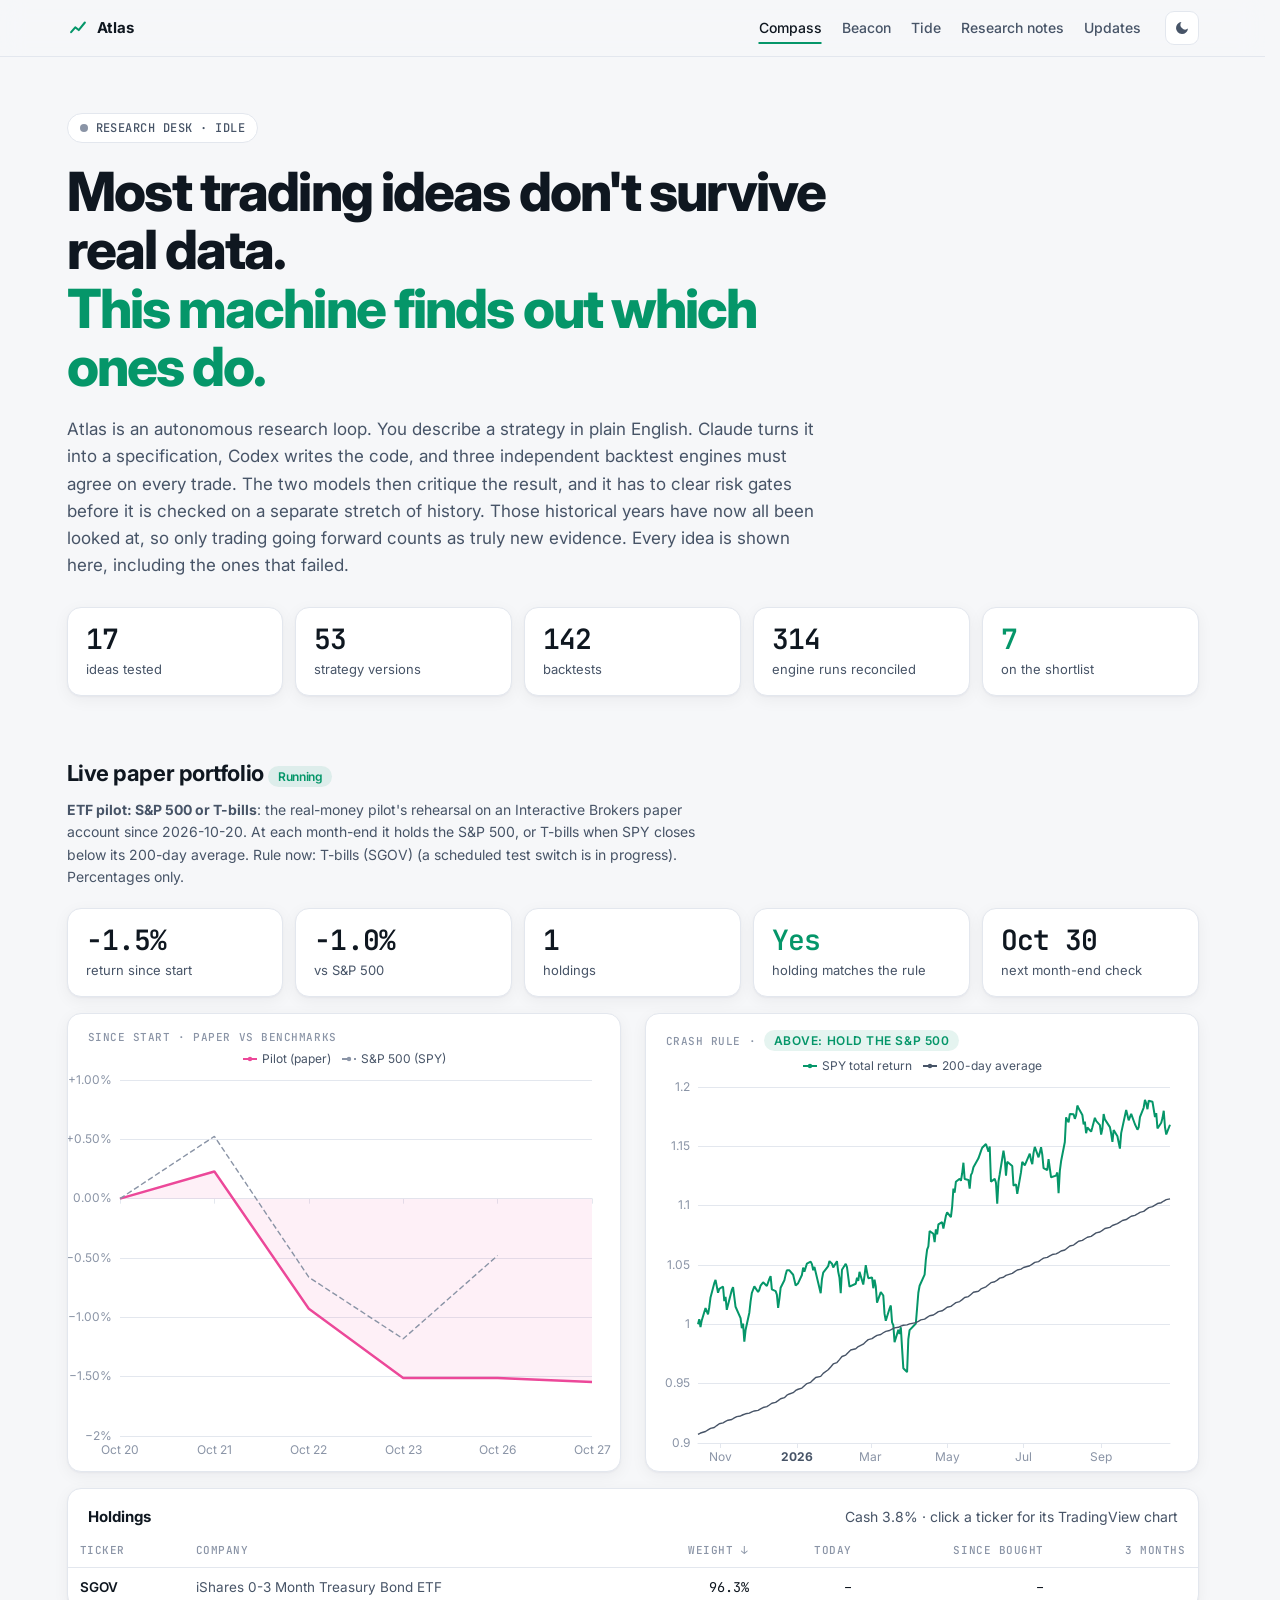
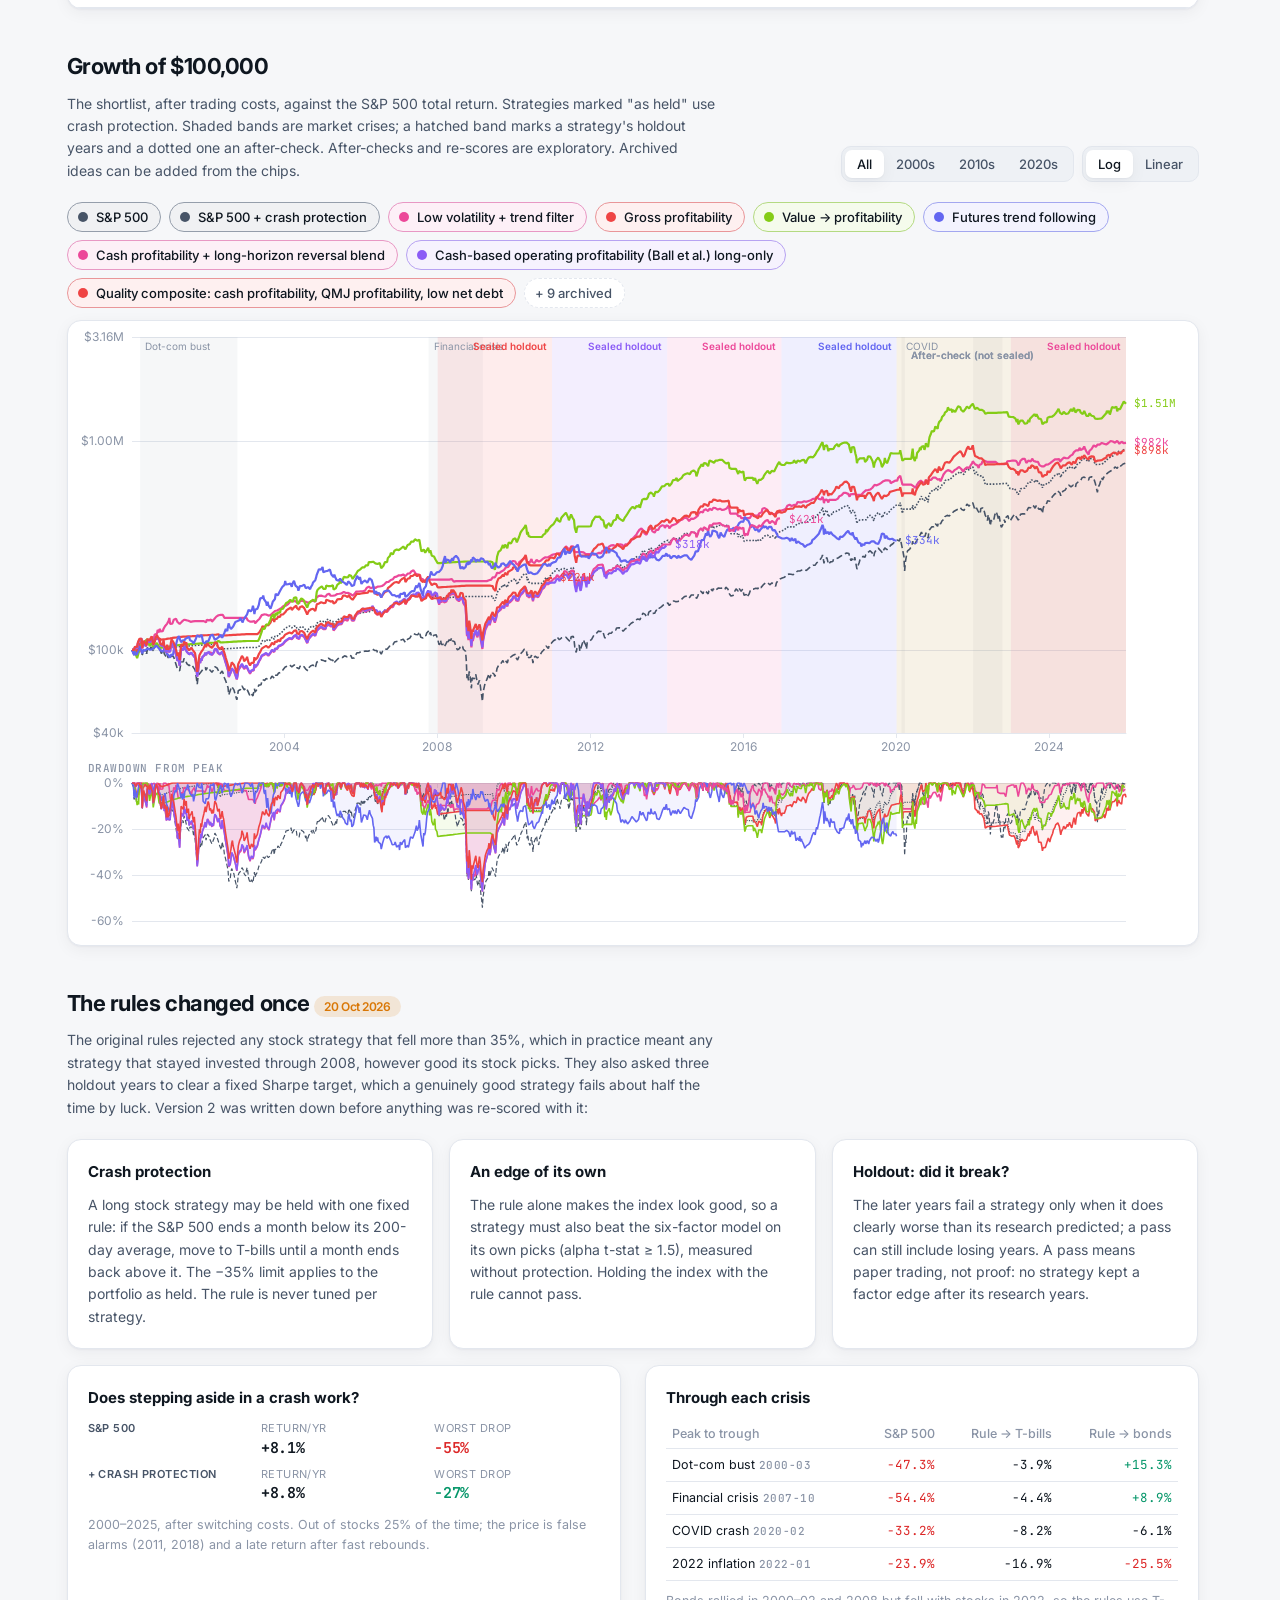
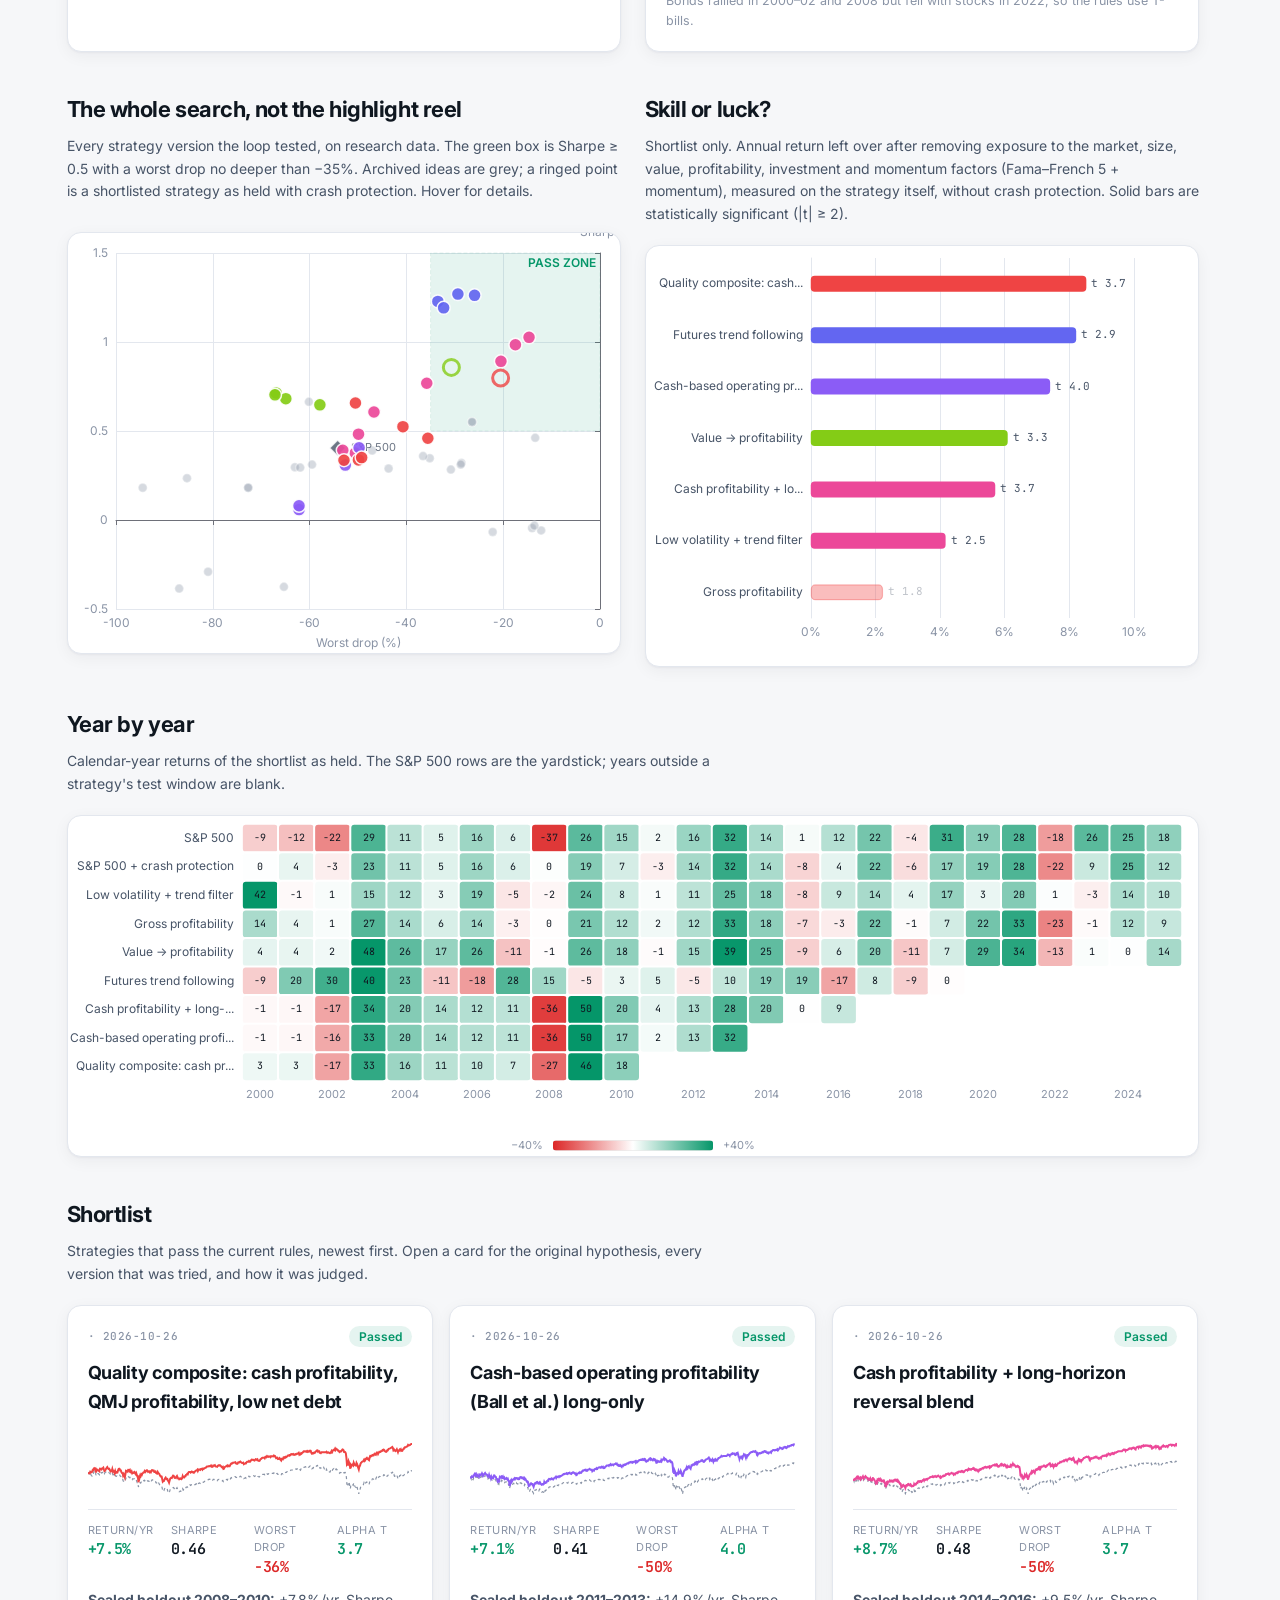
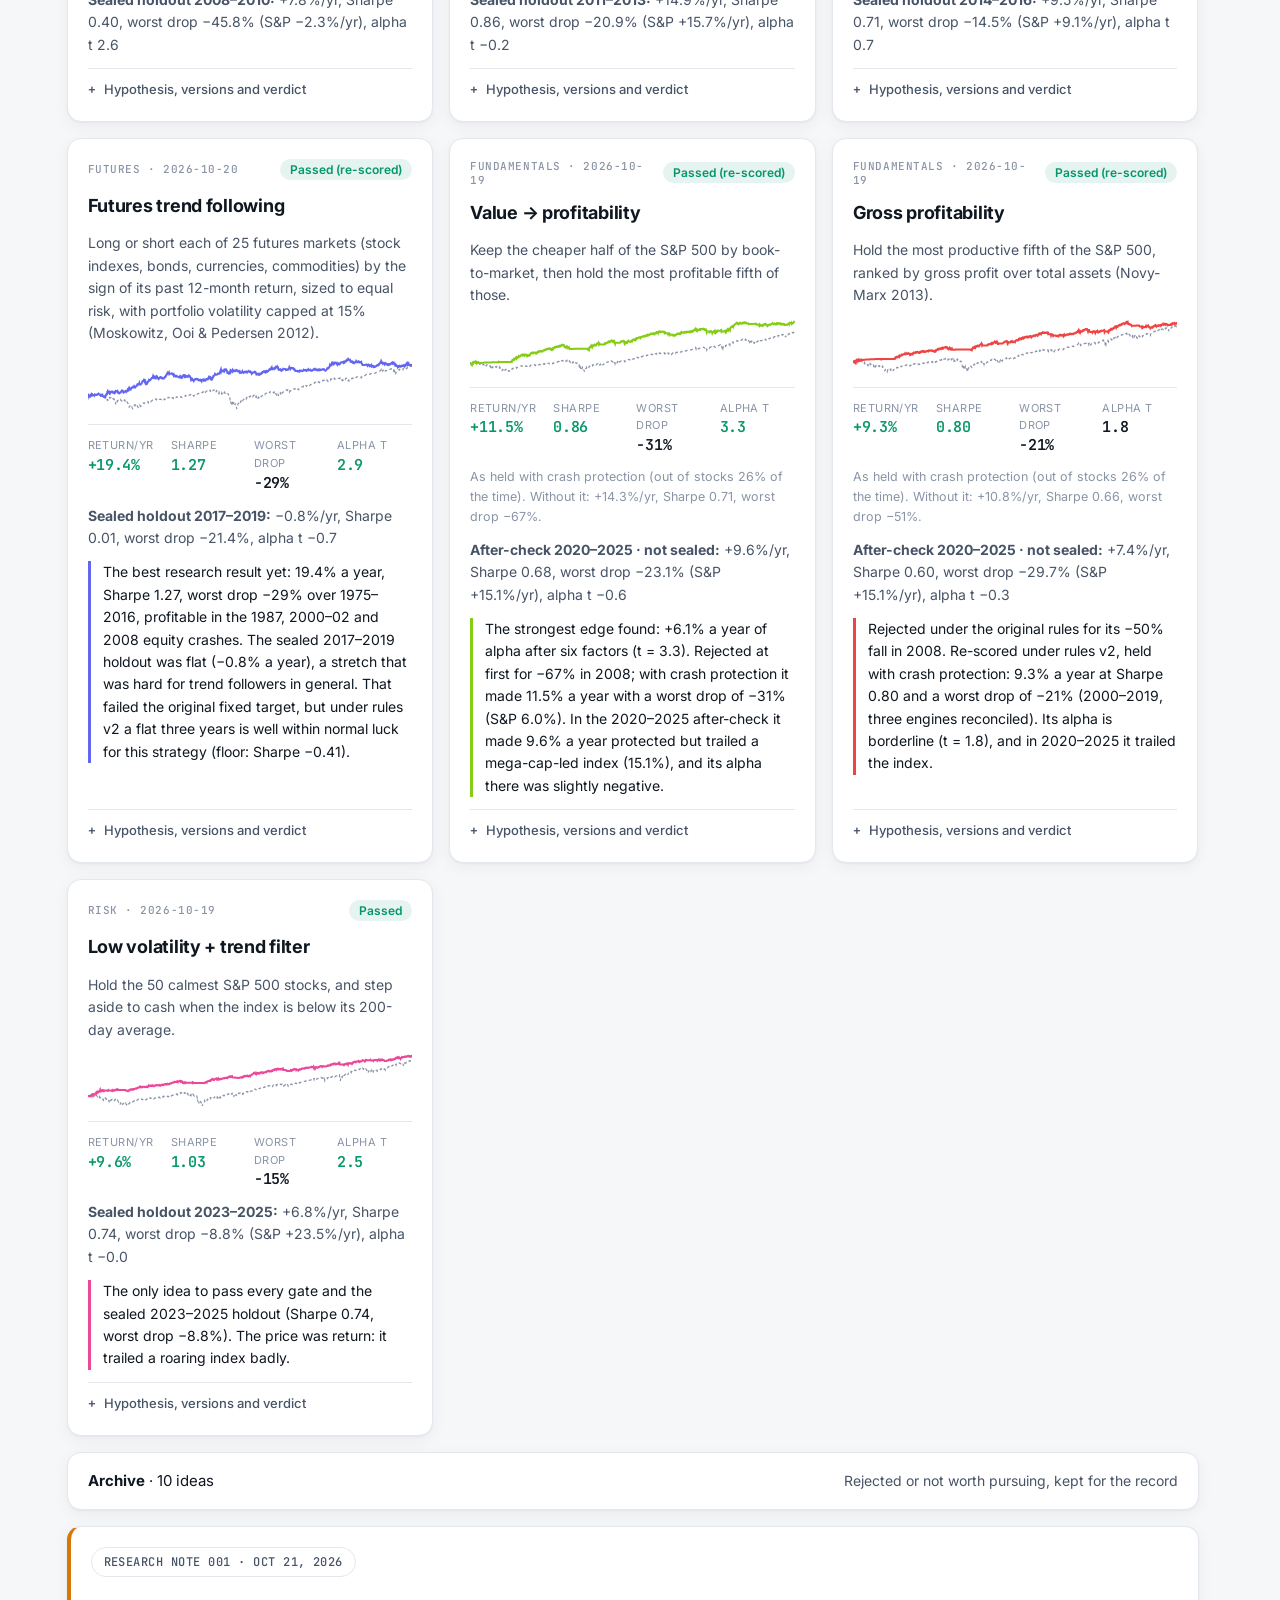
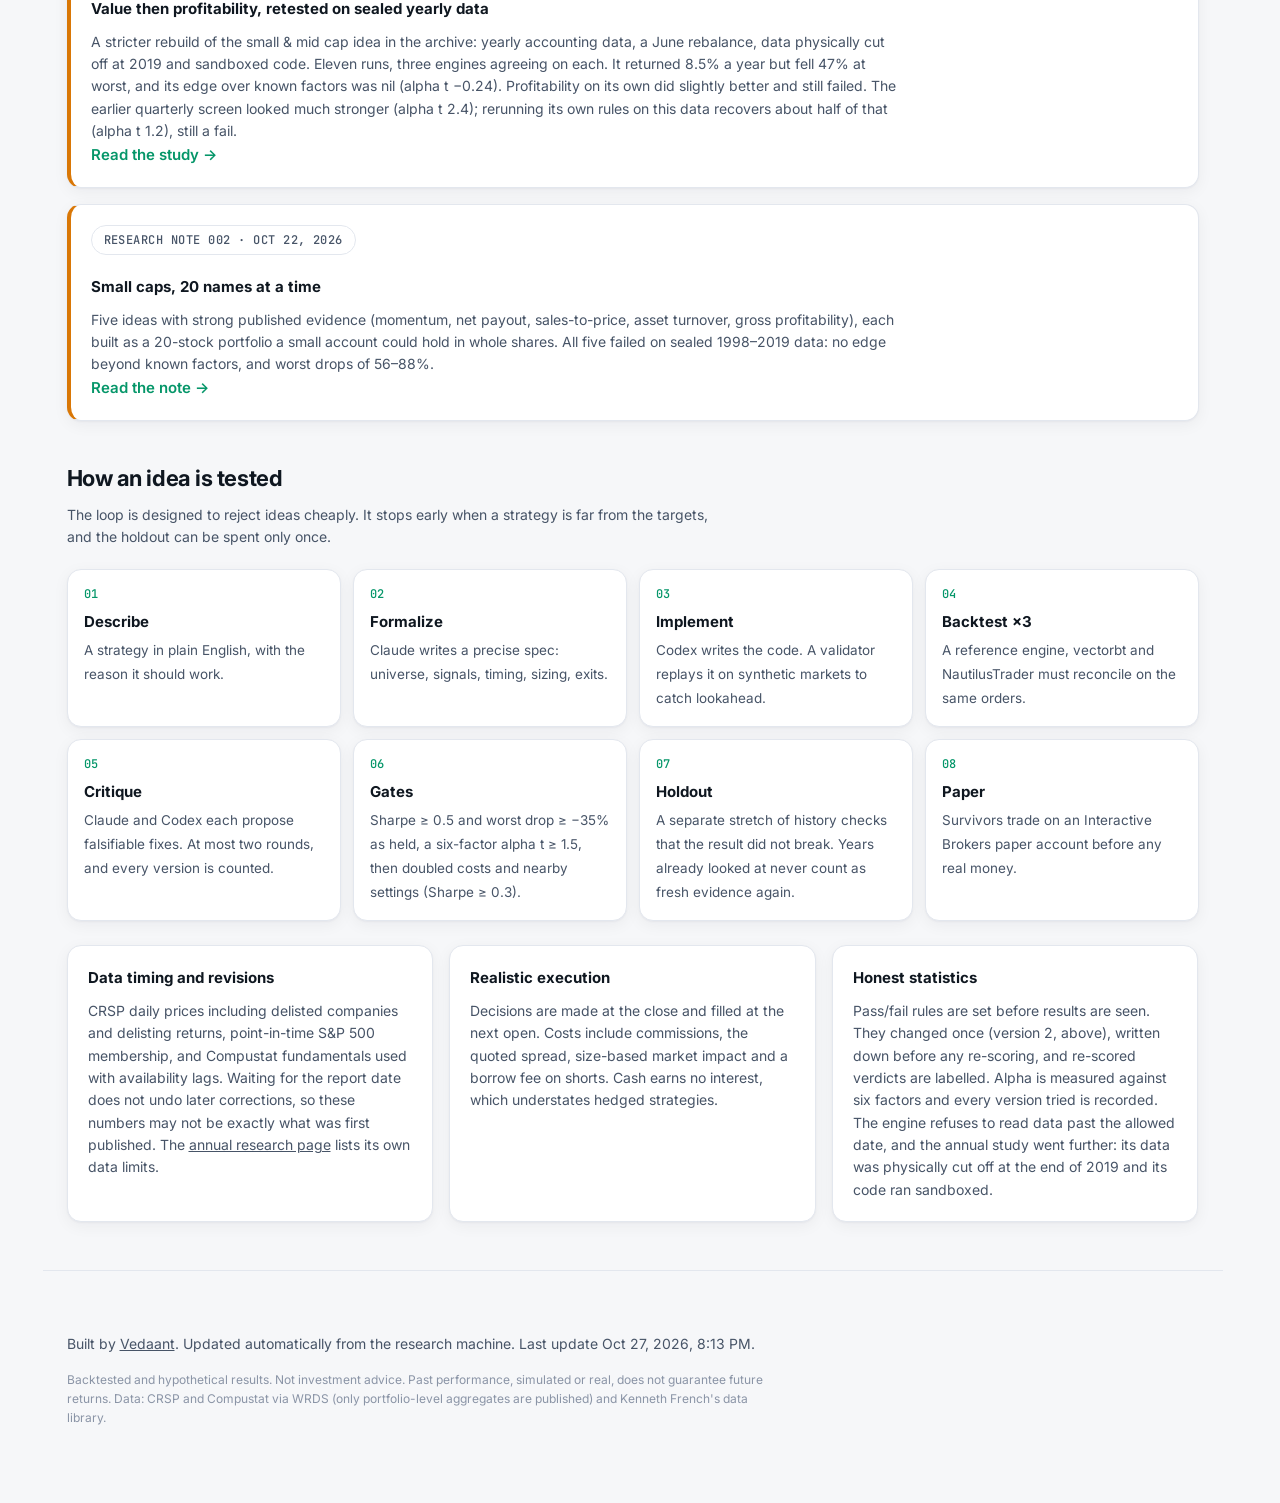
==== index.html @ 96f7bb39 "Update research results" ====
<!doctype html>
<html lang="en">
<head>
<meta charset="utf-8">
<meta name="viewport" content="width=device-width,initial-scale=1">
<title>Atlas Research Desk</title>
<meta name="description" content="An autonomous research loop that tests systematic S&amp;P 500 strategies on survivorship-free data, three reconciling backtest engines and recorded historical evaluations.">
<meta property="og:title" content="Atlas Research Desk">
<meta property="og:description" content="Every trading idea tested, including the ones that failed, against the S&amp;P 500.">
<link rel="icon" href="data:image/svg+xml,%3Csvg xmlns='http://www.w3.org/2000/svg' viewBox='0 0 32 32'%3E%3Crect width='32' height='32' rx='8' fill='%230f1720'/%3E%3Cpath d='M6 22l6-7 5 4 9-11' stroke='%2334d399' stroke-width='3' fill='none' stroke-linecap='round' stroke-linejoin='round'/%3E%3C/svg%3E">
<link rel="preconnect" href="https://fonts.googleapis.com">
<link rel="preconnect" href="https://fonts.gstatic.com" crossorigin>
<link href="https://fonts.googleapis.com/css2?family=Inter:wght@400;500;600;700;800&family=JetBrains+Mono:wght@400;500&display=swap" rel="stylesheet">
<link rel="stylesheet" href="site.css?v=a6077b73a7">
<link rel="stylesheet" href="research.css?v=1adaa0968d">
<script src="theme.js?v=d756ea93c9"></script>
</head>
<body>
<header class="nav">
  <div class="wrap nav-inner">
    <a class="brand" href="index.html"><svg viewBox="0 0 32 32" aria-hidden="true"><path d="M6 22l6-7 5 4 9-11"/></svg>Atlas</a>
    <nav aria-label="Main navigation">
      <a href="index.html" aria-current="page">Compass</a>
      <a href="beacon.html">Beacon</a>
      <a href="tide.html">Tide</a>
      <a href="notes.html">Research notes</a>
      <a href="updates.html">Updates</a>
    </nav>
    <button id="theme" class="icon-btn" aria-label="Toggle dark mode" title="Toggle theme">
      <svg viewBox="0 0 24 24" aria-hidden="true"><path d="M21 12.8A9 9 0 1 1 11.2 3a7 7 0 0 0 9.8 9.8z"/></svg>
    </button>
  </div>
</header>

<main id="top">
  <section class="hero wrap">
    <p class="eyebrow"><span id="live-dot" class="dot"></span><span id="live-text">Research desk</span></p>
    <h1>Most trading ideas don't survive real data.<br><span class="accent">This machine finds out which ones do.</span></h1>
    <p class="lede">Atlas is an autonomous research loop. You describe a strategy in plain English. Claude turns it into a specification, Codex writes the code, and three independent backtest engines must agree on every trade. The two models then critique the result, and it has to clear risk gates before it is checked on a separate stretch of history. Those historical years have now all been looked at, so only trading going forward counts as truly new evidence. Every idea is shown here, including the ones that failed.</p>
    <div class="stats" id="stats"></div>
  </section>

  <section id="live" class="wrap section">
    <div class="section-head">
      <div>
        <h2>Live paper portfolio <span id="paper-badge" class="badge Running">Not started</span></h2>
        <p class="sub" id="paper-sub">The strategy that passed its holdout, running forward on an Interactive Brokers paper account. Returns and weights only.</p>
      </div>
    </div>
    <div id="paper-kpis" class="stats"></div>
    <div class="grid-2 live-grid">
      <div class="panel"><div class="chart-label pad-top">Since start · paper vs benchmarks</div><div id="paper-growth" class="chart chart-mid"></div></div>
      <div class="panel"><div class="chart-label pad-top" id="trend-label">Market filter</div><div id="trend" class="chart chart-mid"></div></div>
    </div>
    <div class="panel holdings-panel">
      <div class="holdings-head"><h3>Holdings</h3><span class="sub" id="holdings-note"></span></div>
      <div class="table-wrap"><table class="holdings" id="holdings"></table></div>
    </div>
  </section>

  <section id="performance" class="wrap section">
    <div class="section-head">
      <div>
        <h2>Growth of $100,000</h2>
        <p class="sub">The shortlist, after trading costs, against the S&amp;P 500 total return. Strategies marked "as held" use crash protection. Shaded bands are market crises; a hatched band marks a strategy's holdout years and a dotted one an after-check. After-checks and re-scores are exploratory. Archived ideas can be added from the chips.</p>
      </div>
      <div class="controls">
        <div class="seg" id="range">
          <button data-range="all" class="on">All</button>
          <button data-range="2000-2009">2000s</button>
          <button data-range="2010-2019">2010s</button>
          <button data-range="2020-2025">2020s</button>
        </div>
        <div class="seg" id="scale">
          <button data-scale="log" class="on">Log</button>
          <button data-scale="value">Linear</button>
        </div>
      </div>
    </div>
    <div class="chips" id="chips"></div>
    <div class="panel">
      <div id="growth" class="chart chart-tall"></div>
      <div class="chart-label">Drawdown from peak</div>
      <div id="drawdown" class="chart chart-short"></div>
    </div>
  </section>

  <section id="rules" class="wrap section">
    <div class="section-head">
      <div>
        <h2>The rules changed once <span class="badge Running">20 Oct 2026</span></h2>
        <p class="sub">The original rules rejected any stock strategy that fell more than 35%, which in practice meant any strategy that stayed invested through 2008, however good its stock picks. They also asked three holdout years to clear a fixed Sharpe target, which a genuinely good strategy fails about half the time by luck. Version 2 was written down before anything was re-scored with it:</p>
      </div>
    </div>
    <div class="grid-3 guard">
      <div class="panel pad"><h3>Crash protection</h3><p>A long stock strategy may be held with one fixed rule: if the S&amp;P 500 ends a month below its 200-day average, move to T-bills until a month ends back above it. The −35% limit applies to the portfolio as held. The rule is never tuned per strategy.</p></div>
      <div class="panel pad"><h3>An edge of its own</h3><p>The rule alone makes the index look good, so a strategy must also beat the six-factor model on its own picks (alpha t-stat ≥ 1.5), measured without protection. Holding the index with the rule cannot pass.</p></div>
      <div class="panel pad"><h3>Holdout: did it break?</h3><p>The later years fail a strategy only when it does clearly worse than its research predicted; a pass can still include losing years. A pass means paper trading, not proof: no strategy kept a factor edge after its research years.</p></div>
    </div>
    <div class="grid-2 rules-grid">
      <div class="panel pad"><h3>Does stepping aside in a crash work?</h3><div id="cp-kpis" class="kpi-row"></div><p class="note" id="cp-note"></p></div>
      <div class="panel pad"><h3>Through each crisis</h3><div class="table-wrap"><table class="versions" id="episodes"></table></div><p class="note">Bonds rallied in 2000–02 and 2008 but fell with stocks in 2022, so the rules use T-bills.</p></div>
    </div>
  </section>

  <section id="search" class="wrap section">
    <div class="grid-2">
      <div>
        <div class="section-head compact">
          <div>
            <h2>The whole search, not the highlight reel</h2>
            <p class="sub">Every strategy version the loop tested, on research data. The green box is Sharpe ≥ 0.5 with a worst drop no deeper than −35%. Archived ideas are grey; a ringed point is a shortlisted strategy as held with crash protection. Hover for details.</p>
          </div>
        </div>
        <div class="panel"><div id="scatter" class="chart chart-mid"></div></div>
      </div>
      <div>
        <div class="section-head compact">
          <div>
            <h2>Skill or luck?</h2>
            <p class="sub">Shortlist only. Annual return left over after removing exposure to the market, size, value, profitability, investment and momentum factors (Fama–French 5 + momentum), measured on the strategy itself, without crash protection. Solid bars are statistically significant (|t| ≥ 2).</p>
          </div>
        </div>
        <div class="panel"><div id="alpha" class="chart chart-mid"></div></div>
      </div>
    </div>
  </section>

  <section class="wrap section">
    <div class="section-head">
      <div>
        <h2>Year by year</h2>
        <p class="sub">Calendar-year returns of the shortlist as held. The S&amp;P 500 rows are the yardstick; years outside a strategy's test window are blank.</p>
      </div>
    </div>
    <div class="panel"><div id="heatmap-wrap"><div id="heatmap" class="chart"></div></div></div>
  </section>

  <section id="strategies" class="wrap section">
    <div class="section-head">
      <div>
        <h2>Shortlist</h2>
        <p class="sub">Strategies that pass the current rules, newest first. Open a card for the original hypothesis, every version that was tried, and how it was judged.</p>
      </div>
    </div>
    <div class="cards" id="cards"></div>
    <details class="panel archive" id="archive">
      <summary><span><b>Archive</b> · <span id="archive-count"></span></span><span class="sub">Rejected or not worth pursuing, kept for the record</span></summary>
      <div class="table-wrap"><table class="versions archive-table" id="archive-table"></table></div>
    </details>
    <a class="panel pad note-card" href="annual.html">
      <span class="eyebrow">Research note 001 · Oct 21, 2026</span>
      <h3>Value then profitability, retested on sealed yearly data</h3>
      <p>A stricter rebuild of the small &amp; mid cap idea in the archive: yearly accounting data, a June rebalance, data physically cut off at 2019 and sandboxed code. Eleven runs, three engines agreeing on each. It returned 8.5% a year but fell 47% at worst, and its edge over known factors was nil (alpha t −0.24). Profitability on its own did slightly better and still failed. The earlier quarterly screen looked much stronger (alpha t 2.4); rerunning its own rules on this data recovers about half of that (alpha t 1.2), still a fail.</p>
      <span class="note-link">Read the study →</span>
    </a>
    <a class="panel pad note-card" href="smallcaps.html">
      <span class="eyebrow">Research note 002 · Oct 22, 2026</span>
      <h3>Small caps, 20 names at a time</h3>
      <p>Five ideas with strong published evidence (momentum, net payout, sales-to-price, asset turnover, gross profitability), each built as a 20-stock portfolio a small account could hold in whole shares. All five failed on sealed 1998–2019 data: no edge beyond known factors, and worst drops of 56–88%.</p>
      <span class="note-link">Read the note →</span>
    </a>
  </section>

  <section id="method" class="wrap section">
    <div class="section-head"><div><h2>How an idea is tested</h2>
      <p class="sub">The loop is designed to reject ideas cheaply. It stops early when a strategy is far from the targets, and the holdout can be spent only once.</p></div></div>
    <ol class="pipeline">
      <li><b>Describe</b><span>A strategy in plain English, with the reason it should work.</span></li>
      <li><b>Formalize</b><span>Claude writes a precise spec: universe, signals, timing, sizing, exits.</span></li>
      <li><b>Implement</b><span>Codex writes the code. A validator replays it on synthetic markets to catch lookahead.</span></li>
      <li><b>Backtest ×3</b><span>A reference engine, vectorbt and NautilusTrader must reconcile on the same orders.</span></li>
      <li><b>Critique</b><span>Claude and Codex each propose falsifiable fixes. At most two rounds, and every version is counted.</span></li>
      <li><b>Gates</b><span>Sharpe ≥ 0.5 and worst drop ≥ −35% as held, a six-factor alpha t ≥ 1.5, then doubled costs and nearby settings (Sharpe ≥ 0.3).</span></li>
      <li><b>Holdout</b><span>A separate stretch of history checks that the result did not break. Years already looked at never count as fresh evidence again.</span></li>
      <li><b>Paper</b><span>Survivors trade on an Interactive Brokers paper account before any real money.</span></li>
    </ol>
    <div class="grid-3 guard">
      <div class="panel pad"><h3>Data timing and revisions</h3><p>CRSP daily prices including delisted companies and delisting returns, point-in-time S&amp;P 500 membership, and Compustat fundamentals used with availability lags. Waiting for the report date does not undo later corrections, so these numbers may not be exactly what was first published. The <a href="annual.html">annual research page</a> lists its own data limits.</p></div>
      <div class="panel pad"><h3>Realistic execution</h3><p>Decisions are made at the close and filled at the next open. Costs include commissions, the quoted spread, size-based market impact and a borrow fee on shorts. Cash earns no interest, which understates hedged strategies.</p></div>
      <div class="panel pad"><h3>Honest statistics</h3><p>Pass/fail rules are set before results are seen. They changed once (version 2, above), written down before any re-scoring, and re-scored verdicts are labelled. Alpha is measured against six factors and every version tried is recorded. The engine refuses to read data past the allowed date, and the annual study went further: its data was physically cut off at the end of 2019 and its code ran sandboxed.</p></div>
    </div>
  </section>
</main>

<footer class="wrap footer">
  <p>Built by <a href="https://github.com/VedaantK">Vedaant</a>. Updated automatically from the research machine. <span id="generated"></span></p>
  <p class="fine">Backtested and hypothetical results. Not investment advice. Past performance, simulated or real, does not guarantee future returns. Data: CRSP and Compustat via WRDS (only portfolio-level aggregates are published) and Kenneth French's data library.</p>
</footer>

<script src="echarts.min.js?v=e84270bd0c"></script>
<script src="site.js?v=615af49113"></script>
</body>
</html>
---- site.css ----
:root {
  --bg: #f6f7f9;
  --bg-2: #eef1f5;
  --panel: #ffffff;
  --ink: #0f1720;
  --ink-2: #475467;
  --ink-3: #8a94a6;
  --line: #e3e7ee;
  --accent: #059669;
  --accent-soft: rgba(5, 150, 105, 0.1);
  --bad: #dc2626;
  --warn: #d97706;
  --shadow: 0 1px 2px rgba(16, 24, 40, 0.04), 0 4px 16px rgba(16, 24, 40, 0.05);
  --radius: 14px;
  color-scheme: light;
}
@media (prefers-color-scheme: dark) {
  :root:not([data-theme="light"]) {
    --bg: #0b0f14;
    --bg-2: #10161d;
    --panel: #121a22;
    --ink: #e8edf3;
    --ink-2: #a3aebd;
    --ink-3: #6b7686;
    --line: #1f2a36;
    --accent: #34d399;
    --accent-soft: rgba(52, 211, 153, 0.12);
    --bad: #f87171;
    --warn: #fbbf24;
    --shadow: 0 1px 2px rgba(0, 0, 0, 0.3), 0 8px 24px rgba(0, 0, 0, 0.25);
    color-scheme: dark;
  }
}
:root[data-theme="dark"] {
  --bg: #0b0f14;
  --bg-2: #10161d;
  --panel: #121a22;
  --ink: #e8edf3;
  --ink-2: #a3aebd;
  --ink-3: #6b7686;
  --line: #1f2a36;
  --accent: #34d399;
  --accent-soft: rgba(52, 211, 153, 0.12);
  --bad: #f87171;
  --warn: #fbbf24;
  --shadow: 0 1px 2px rgba(0, 0, 0, 0.3), 0 8px 24px rgba(0, 0, 0, 0.25);
  color-scheme: dark;
}

* { box-sizing: border-box; }
html { scroll-behavior: smooth; scroll-padding-top: 72px; }
body {
  margin: 0;
  background: var(--bg);
  color: var(--ink);
  font: 15px/1.6 Inter, system-ui, -apple-system, "Segoe UI", sans-serif;
  -webkit-font-smoothing: antialiased;
}
a { color: inherit; }
.wrap { max-width: 1180px; margin: 0 auto; padding: 0 24px; }
@media (max-width: 640px) { .wrap { padding: 0 16px; } }

.nav {
  position: sticky; top: 0; z-index: 10;
  background: color-mix(in srgb, var(--bg) 82%, transparent);
  backdrop-filter: saturate(1.4) blur(12px);
  border-bottom: 1px solid var(--line);
}
.nav-inner { display: flex; align-items: center; gap: 24px; height: 56px; }
.brand { display: flex; align-items: center; gap: 8px; font-weight: 700; text-decoration: none; letter-spacing: -0.01em; }
.brand svg { width: 22px; height: 22px; fill: none; stroke: var(--accent); stroke-width: 3; stroke-linecap: round; stroke-linejoin: round; }
.nav nav { display: flex; gap: 20px; margin-left: auto; }
.nav nav a { color: var(--ink-2); text-decoration: none; font-size: 14px; font-weight: 500; }
.nav nav a:hover { color: var(--ink); }
@media (max-width: 640px) { .nav nav { display: none; } .icon-btn { margin-left: auto; } }
.icon-btn {
  width: 34px; height: 34px; border-radius: 9px; border: 1px solid var(--line);
  background: var(--panel); color: var(--ink-2); cursor: pointer; display: grid; place-items: center;
}
.icon-btn svg { width: 16px; height: 16px; fill: currentColor; }

.hero { padding: 72px 24px 32px; }
.eyebrow {
  display: inline-flex; align-items: center; gap: 8px; margin: 0 0 20px;
  font: 500 12px/1 "JetBrains Mono", monospace; letter-spacing: 0.04em; text-transform: uppercase;
  color: var(--ink-2); background: var(--panel); border: 1px solid var(--line);
  padding: 8px 12px; border-radius: 999px;
}
.dot { width: 8px; height: 8px; border-radius: 50%; background: var(--ink-3); }
.dot.live { background: var(--accent); box-shadow: 0 0 0 0 var(--accent); animation: pulse 2s infinite; }
@keyframes pulse { 0% { box-shadow: 0 0 0 0 var(--accent-soft); } 70% { box-shadow: 0 0 0 8px transparent; } 100% { box-shadow: 0 0 0 0 transparent; } }
@media (prefers-reduced-motion: reduce) { .dot.live { animation: none; } html { scroll-behavior: auto; } }
h1 { font-size: clamp(30px, 5vw, 54px); line-height: 1.08; letter-spacing: -0.035em; margin: 0 0 20px; font-weight: 800; max-width: 22ch; }
h1 .accent { color: var(--accent); }
.lede { font-size: 17px; color: var(--ink-2); max-width: 68ch; margin: 0 0 36px; }
h2 { font-size: 22px; letter-spacing: -0.02em; margin: 0 0 6px; }
h3 { font-size: 15px; margin: 0 0 6px; }
.sub { color: var(--ink-2); margin: 0; max-width: 72ch; font-size: 14px; }

.stats { display: grid; grid-template-columns: repeat(5, 1fr); gap: 12px; }
@media (max-width: 860px) { .stats { grid-template-columns: repeat(2, 1fr); } }
.stat { background: var(--panel); border: 1px solid var(--line); border-radius: var(--radius); padding: 16px 18px; box-shadow: var(--shadow); }
.stat b { display: block; font: 600 28px/1.1 "JetBrains Mono", monospace; letter-spacing: -0.03em; }
.stat span { color: var(--ink-2); font-size: 13px; }
.stat.hl b { color: var(--accent); }

.section { padding: 48px 24px 8px; }
@media (max-width: 640px) { .section { padding: 36px 16px 4px; } .hero { padding: 48px 16px 24px; } }
.section-head { display: flex; justify-content: space-between; align-items: flex-end; gap: 16px; margin-bottom: 16px; flex-wrap: wrap; }
.section-head.compact { min-height: 120px; align-items: flex-start; }
@media (max-width: 960px) { .section-head.compact { min-height: 0; } }
.controls { display: flex; gap: 8px; flex-wrap: wrap; }
.seg { display: inline-flex; background: var(--bg-2); border: 1px solid var(--line); border-radius: 10px; padding: 3px; }
.seg button {
  border: 0; background: transparent; color: var(--ink-2); font: 500 13px Inter, sans-serif;
  padding: 6px 12px; border-radius: 7px; cursor: pointer;
}
.seg button.on { background: var(--panel); color: var(--ink); box-shadow: var(--shadow); }

.chips { display: flex; flex-wrap: wrap; gap: 8px; margin-bottom: 12px; }
.chip {
  display: inline-flex; align-items: center; gap: 8px; cursor: pointer;
  border: 1px solid var(--line); background: var(--panel); color: var(--ink-2);
  font: 500 13px Inter, sans-serif; padding: 6px 12px 6px 10px; border-radius: 999px; transition: all 0.15s;
}
.chip i { width: 10px; height: 10px; border-radius: 50%; background: var(--c); opacity: 0.35; }
.chip.on { color: var(--ink); border-color: color-mix(in srgb, var(--c) 50%, var(--line)); background: color-mix(in srgb, var(--c) 8%, var(--panel)); }
.chip.on i { opacity: 1; }

.panel { background: var(--panel); border: 1px solid var(--line); border-radius: var(--radius); box-shadow: var(--shadow); }
.panel.pad { padding: 20px; }
.panel.pad p { color: var(--ink-2); margin: 0; font-size: 14px; }
.chart { width: 100%; }
.chart-tall { height: 440px; }
.chart-short { height: 170px; }
.chart-mid { height: 420px; }
@media (max-width: 640px) { .chart-tall { height: 340px; } .chart-mid { height: 360px; } }
.chart-label { font: 500 11px "JetBrains Mono", monospace; text-transform: uppercase; letter-spacing: 0.05em; color: var(--ink-3); padding: 0 20px; }

.grid-2 { display: grid; grid-template-columns: 1fr 1fr; gap: 24px; }
.grid-3 { display: grid; grid-template-columns: repeat(3, 1fr); gap: 16px; }
@media (max-width: 960px) { .grid-2, .grid-3 { grid-template-columns: 1fr; } }

.cards { display: grid; grid-template-columns: repeat(auto-fill, minmax(340px, 1fr)); gap: 16px; }
@media (max-width: 400px) { .cards { grid-template-columns: 1fr; } }
.card { display: flex; flex-direction: column; padding: 20px; gap: 12px; }
.card-top { display: flex; justify-content: space-between; align-items: center; gap: 8px; }
.tag { font: 500 11px "JetBrains Mono", monospace; text-transform: uppercase; letter-spacing: 0.05em; color: var(--ink-3); }
.badge { font: 600 12px Inter, sans-serif; padding: 3px 10px; border-radius: 999px; white-space: nowrap; }
.badge.Passed { color: var(--accent); background: var(--accent-soft); }
.badge.Rejected { color: var(--bad); background: color-mix(in srgb, var(--bad) 12%, transparent); }
.badge.Running { color: var(--warn); background: color-mix(in srgb, var(--warn) 14%, transparent); }
.card h3 { font-size: 18px; letter-spacing: -0.015em; margin: 0; }
.card p { margin: 0; color: var(--ink-2); font-size: 14px; }
.card .takeaway { color: var(--ink); border-left: 3px solid var(--c); padding-left: 12px; }
.spark { width: 100%; height: 56px; display: block; }
.mini { display: grid; grid-template-columns: repeat(4, 1fr); gap: 8px; border-top: 1px solid var(--line); padding-top: 12px; }
.mini div { font-size: 11px; color: var(--ink-3); text-transform: uppercase; letter-spacing: 0.04em; }
.mini b { display: block; font: 600 15px "JetBrains Mono", monospace; color: var(--ink); text-transform: none; letter-spacing: -0.02em; }
.pos { color: var(--accent) !important; }
.neg { color: var(--bad) !important; }
details.more { border-top: 1px solid var(--line); padding-top: 10px; margin-top: auto; }
details.more summary { cursor: pointer; color: var(--ink-2); font-size: 13px; font-weight: 500; list-style: none; }
details.more summary::before { content: "+ "; font-family: "JetBrains Mono", monospace; }
details.more[open] summary::before { content: "− "; }
details.more .label { font: 500 11px "JetBrains Mono", monospace; text-transform: uppercase; letter-spacing: 0.05em; color: var(--ink-3); margin: 14px 0 4px; }
details.more .hyp { font-size: 13px; max-height: 220px; overflow: auto; background: var(--bg-2); padding: 10px 12px; border-radius: 8px; }
table.versions { width: 100%; border-collapse: collapse; font-size: 12.5px; }
table.versions th { text-align: left; color: var(--ink-3); font-weight: 500; padding: 4px 6px; border-bottom: 1px solid var(--line); }
table.versions td { padding: 6px; border-bottom: 1px solid var(--line); vertical-align: top; }
table.versions td.num { font-family: "JetBrains Mono", monospace; white-space: nowrap; text-align: right; }
table.versions th.num { text-align: right; }

.pipeline { list-style: none; counter-reset: step; padding: 0; margin: 0 0 24px; display: grid; grid-template-columns: repeat(4, 1fr); gap: 12px; }
@media (max-width: 860px) { .pipeline { grid-template-columns: repeat(2, 1fr); } }
@media (max-width: 480px) { .pipeline { grid-template-columns: 1fr; } }
.pipeline li { counter-increment: step; background: var(--panel); border: 1px solid var(--line); border-radius: var(--radius); padding: 16px; position: relative; box-shadow: var(--shadow); }
.pipeline li::before {
  content: counter(step, decimal-leading-zero); display: block; margin-bottom: 8px;
  font: 500 12px "JetBrains Mono", monospace; color: var(--accent);
}
.pipeline b { display: block; margin-bottom: 4px; }
.pipeline span { color: var(--ink-2); font-size: 13.5px; }

.footer { padding: 48px 24px 64px; color: var(--ink-2); font-size: 14px; border-top: 1px solid var(--line); margin-top: 48px; }
.footer .fine { font-size: 12px; color: var(--ink-3); max-width: 90ch; }

.grid-2 > *, .grid-3 > *, .section-head > * { min-width: 0; }
.panel { min-width: 0; overflow: hidden; }
#heatmap-wrap { overflow-x: auto; }
@media (max-width: 860px) { .stat:last-child { grid-column: 1 / -1; } }

.live-grid { margin-top: 16px; }
.pad-top { padding-top: 16px; }
.holdings-panel { margin-top: 16px; }
.holdings-head { display: flex; justify-content: space-between; align-items: baseline; gap: 12px; padding: 16px 20px 4px; flex-wrap: wrap; }
.holdings-head h3 { margin: 0; }
.table-wrap { overflow-x: auto; }
table.holdings { width: 100%; border-collapse: collapse; font-size: 13.5px; min-width: 620px; }
table.holdings th { text-align: left; font: 500 11px "JetBrains Mono", monospace; text-transform: uppercase; letter-spacing: 0.05em; color: var(--ink-3); padding: 10px 12px; border-bottom: 1px solid var(--line); cursor: pointer; user-select: none; white-space: nowrap; }
table.holdings th.num, table.holdings td.num { text-align: right; }
table.holdings th[aria-sort]::after { content: " ↓"; }
table.holdings th[aria-sort="ascending"]::after { content: " ↑"; }
table.holdings td { padding: 9px 12px; border-bottom: 1px solid var(--line); }
table.holdings td.num { font-family: "JetBrains Mono", monospace; }
table.holdings tr:hover td { background: var(--bg-2); }
table.holdings a { text-decoration: none; font-weight: 600; }
table.holdings a:hover { color: var(--accent); }
table.holdings .nm { color: var(--ink-2); max-width: 260px; overflow: hidden; text-overflow: ellipsis; white-space: nowrap; }
table.holdings svg { width: 96px; height: 24px; display: block; margin-left: auto; }
.empty { padding: 28px 20px; color: var(--ink-2); text-align: center; }
.state-pill { display: inline-flex; align-items: center; gap: 6px; font: 600 12px Inter, sans-serif; padding: 3px 10px; border-radius: 999px; }
.state-pill.on { color: var(--accent); background: var(--accent-soft); }
.state-pill.off { color: var(--warn); background: color-mix(in srgb, var(--warn) 14%, transparent); }
.more-btn { border: 1px solid var(--line); background: var(--panel); color: var(--ink-2); font: 500 13px Inter, sans-serif; padding: 7px 14px; border-radius: 8px; cursor: pointer; }
.more-btn:hover { color: var(--ink); }
table.holdings tfoot td { text-align: center; border-bottom: 0; padding: 14px; }
.chart.chart-empty { height: 160px; }

.badge.Archived { color: var(--ink-3); background: var(--bg-2); }
.rules-grid { margin-top: 16px; }
.panel.pad h3 { margin: 0 0 10px; font-size: 15px; }
.kpi-row { display: grid; grid-template-columns: repeat(3, 1fr); gap: 8px; margin-bottom: 12px; }
.kpi-row div { font-size: 11px; color: var(--ink-3); text-transform: uppercase; letter-spacing: 0.04em; }
.kpi-row b { display: block; font: 600 15px "JetBrains Mono", monospace; color: var(--ink); text-transform: none; letter-spacing: -0.02em; }
.kpi-row .head { font-weight: 600; color: var(--ink-2); }
.note { color: var(--ink-3) !important; font-size: 12.5px !important; margin-top: 10px !important; }
.card .held { font-size: 12.5px; color: var(--ink-3); }
.archive { margin-top: 16px; }
.archive > summary { display: flex; justify-content: space-between; align-items: baseline; gap: 12px; padding: 16px 20px; cursor: pointer; flex-wrap: wrap; list-style-position: inside; }
.archive[open] > summary { border-bottom: 1px solid var(--line); }
.archive .table-wrap { padding: 4px 12px 12px; overflow-x: auto; }
.archive-table td.why { color: var(--ink-2); font-size: 12px; max-width: 46ch; }
.archive-table td b { display: block; color: var(--ink); }
@media (max-width: 760px) { .archive-table .why, .archive-table .hide-sm { display: none; } }
.chip.ghost { border-style: dashed; }
.table-wrap { overflow-x: auto; }
---- research.css ----
.research-page{padding-top:64px;padding-bottom:32px}.research-page h1{font-size:clamp(32px,5vw,54px);letter-spacing:-1.6px;line-height:1.12;margin:14px 0}.research-page h2{margin-bottom:16px}.research-page li{margin:9px 0;color:var(--ink-2);line-height:1.65}.research-page ul{padding-left:22px}.decision{border:1px solid var(--warn);border-left:5px solid var(--warn);padding:22px;border-radius:var(--radius);margin:26px 0;background:var(--panel)}.decision strong{font-size:20px}.decision p{color:var(--ink-2);line-height:1.6;margin-bottom:0}.research-page .stats{margin:24px 0}.research-page .stat{padding:20px;background:var(--panel);border:1px solid var(--line);border-radius:var(--radius)}.research-page .stat b{display:block;font-size:30px;letter-spacing:-1px}.research-page .stat span{color:var(--ink-2);font-size:13px}.research-page table{width:100%;border-collapse:collapse;white-space:nowrap;font-size:14px}.research-page td,.research-page th{text-align:left;padding:14px;border-bottom:1px solid var(--line)}.research-page caption{text-align:left;padding:16px;color:var(--ink-2);font-size:13px}.pass{color:var(--accent);font-weight:600}.fail{color:var(--bad);font-weight:600}.research-page details{padding:18px;background:var(--panel);border:1px solid var(--line);border-radius:12px}.research-page summary{cursor:pointer}.post{margin:32px 0;padding:28px;border:1px solid var(--line);border-radius:var(--radius);background:var(--panel)}.post h2{margin:8px 0 16px}.post time{font-size:13px;color:var(--ink-2)}.research-banner{margin-top:24px;padding:24px;border:1px solid var(--warn);border-radius:var(--radius);background:var(--panel)}.research-banner p{color:var(--ink-2);line-height:1.6}.research-banner a{font-weight:600}.research-page .chart{min-height:300px}.research-page a:focus-visible,nav a:focus-visible{outline:2px solid var(--accent);outline-offset:4px}@media(max-width:700px){.research-page{padding-top:30px}.research-page .stats{grid-template-columns:repeat(2,minmax(0,1fr))}.post{padding:20px}.research-page td,.research-page th{padding:10px}}
/* Shared navigation: page links stay visible on every screen size; section links drop first. */
.nav-sep{width:1px;height:18px;background:var(--line);align-self:center}
.nav nav a[aria-current="page"]{color:var(--ink);text-decoration:underline;text-decoration-color:var(--accent);text-decoration-thickness:2px;text-underline-offset:9px}
.nav .icon-btn{flex:none}
@media(max-width:960px){.nav nav .sec,.nav-sep{display:none}}
@media(max-width:640px){.nav nav{display:flex;gap:14px}.nav nav a{font-size:13px;white-space:nowrap}.nav nav .home{display:none}.nav .icon-btn{margin-left:0}}
#annual-kpis{grid-template-columns:repeat(4,minmax(0,1fr))}@media(max-width:860px){#annual-kpis{grid-template-columns:repeat(2,minmax(0,1fr))}#annual-kpis .stat:last-child{grid-column:auto}}
.research-page h3{margin-top:28px}
.note-card{display:block;margin-top:16px;text-decoration:none;color:inherit;border-left:4px solid var(--warn)}.note-card h3{margin:8px 0}.note-card p{color:var(--ink-2);line-height:1.6;max-width:90ch}.note-card .note-link{font-weight:600;color:var(--accent)}.note-card:hover{border-color:var(--ink-3)}
.research-page th .sub{display:block;font-weight:400;white-space:normal;font-size:13px;margin-top:2px;max-width:34ch}
.research-page td.wrap{white-space:normal;min-width:24ch}

.research-page .status{display:inline-flex;align-items:center;gap:9px;padding:8px 12px;border:1px solid var(--warn);border-radius:999px;background:var(--panel);font-weight:600;font-size:13px}
.research-page .status::before{content:"";width:8px;height:8px;border-radius:50%;background:var(--warn)}
.research-page .grid-3,.research-page .grid-2{margin:22px 0}
.research-page .panel{height:100%}
.research-page .panel p,.research-page .panel li{color:var(--ink-2)}
.research-page code{font-family:"JetBrains Mono",monospace;font-size:.9em;background:var(--bg-2);padding:2px 5px;border-radius:4px}
.research-page .steps{counter-reset:step;list-style:none;padding:0;display:grid;grid-template-columns:repeat(3,minmax(0,1fr));gap:14px}
.research-page .steps li{counter-increment:step;margin:0;padding:20px;background:var(--panel);border:1px solid var(--line);border-radius:var(--radius)}
.research-page .steps li::before{content:"0" counter(step);display:block;color:var(--accent);font:500 12px "JetBrains Mono",monospace;margin-bottom:9px}
.research-page .steps strong{display:block;color:var(--ink);margin-bottom:5px}
@media(max-width:700px){.research-page .steps{grid-template-columns:1fr}.research-page .grid-3,.research-page .grid-2{grid-template-columns:1fr}}

.research-page .note{color:var(--ink-2);font-size:14px;line-height:1.6;max-width:90ch}
.research-page section{margin-top:44px}
.suite{display:grid;gap:16px;margin:32px 0 8px}
.suite-card{display:block;text-decoration:none;color:inherit;border-left:4px solid var(--accent)}
.suite-card h2{margin:8px 0 10px;font-size:24px}
.suite-card p{color:var(--ink-2);line-height:1.6;max-width:80ch}
.suite-card:hover{border-color:var(--ink-3)}
.suite-card .note-link{font-weight:600;color:var(--accent)}
.suite-status{margin:14px 0}
@media(max-width:640px){.nav nav{overflow-x:auto;scrollbar-width:none}}
#beacon-kpis{grid-template-columns:repeat(4,minmax(0,1fr))}@media(max-width:860px){#beacon-kpis{grid-template-columns:repeat(2,minmax(0,1fr))}}
/* Home page spacing: tighter hero, even gaps between sections, stat labels with a steady line height. */
.hero{padding-top:56px;padding-bottom:20px}
.hero h1{margin-bottom:20px}
.hero .lede{margin-bottom:28px}
.stat span{display:block;margin-top:6px;line-height:1.35}
.section{padding-top:40px;padding-bottom:0}
.section-head{margin-bottom:20px}
.section-head .sub{margin-top:8px}
html{scrollbar-gutter:stable}
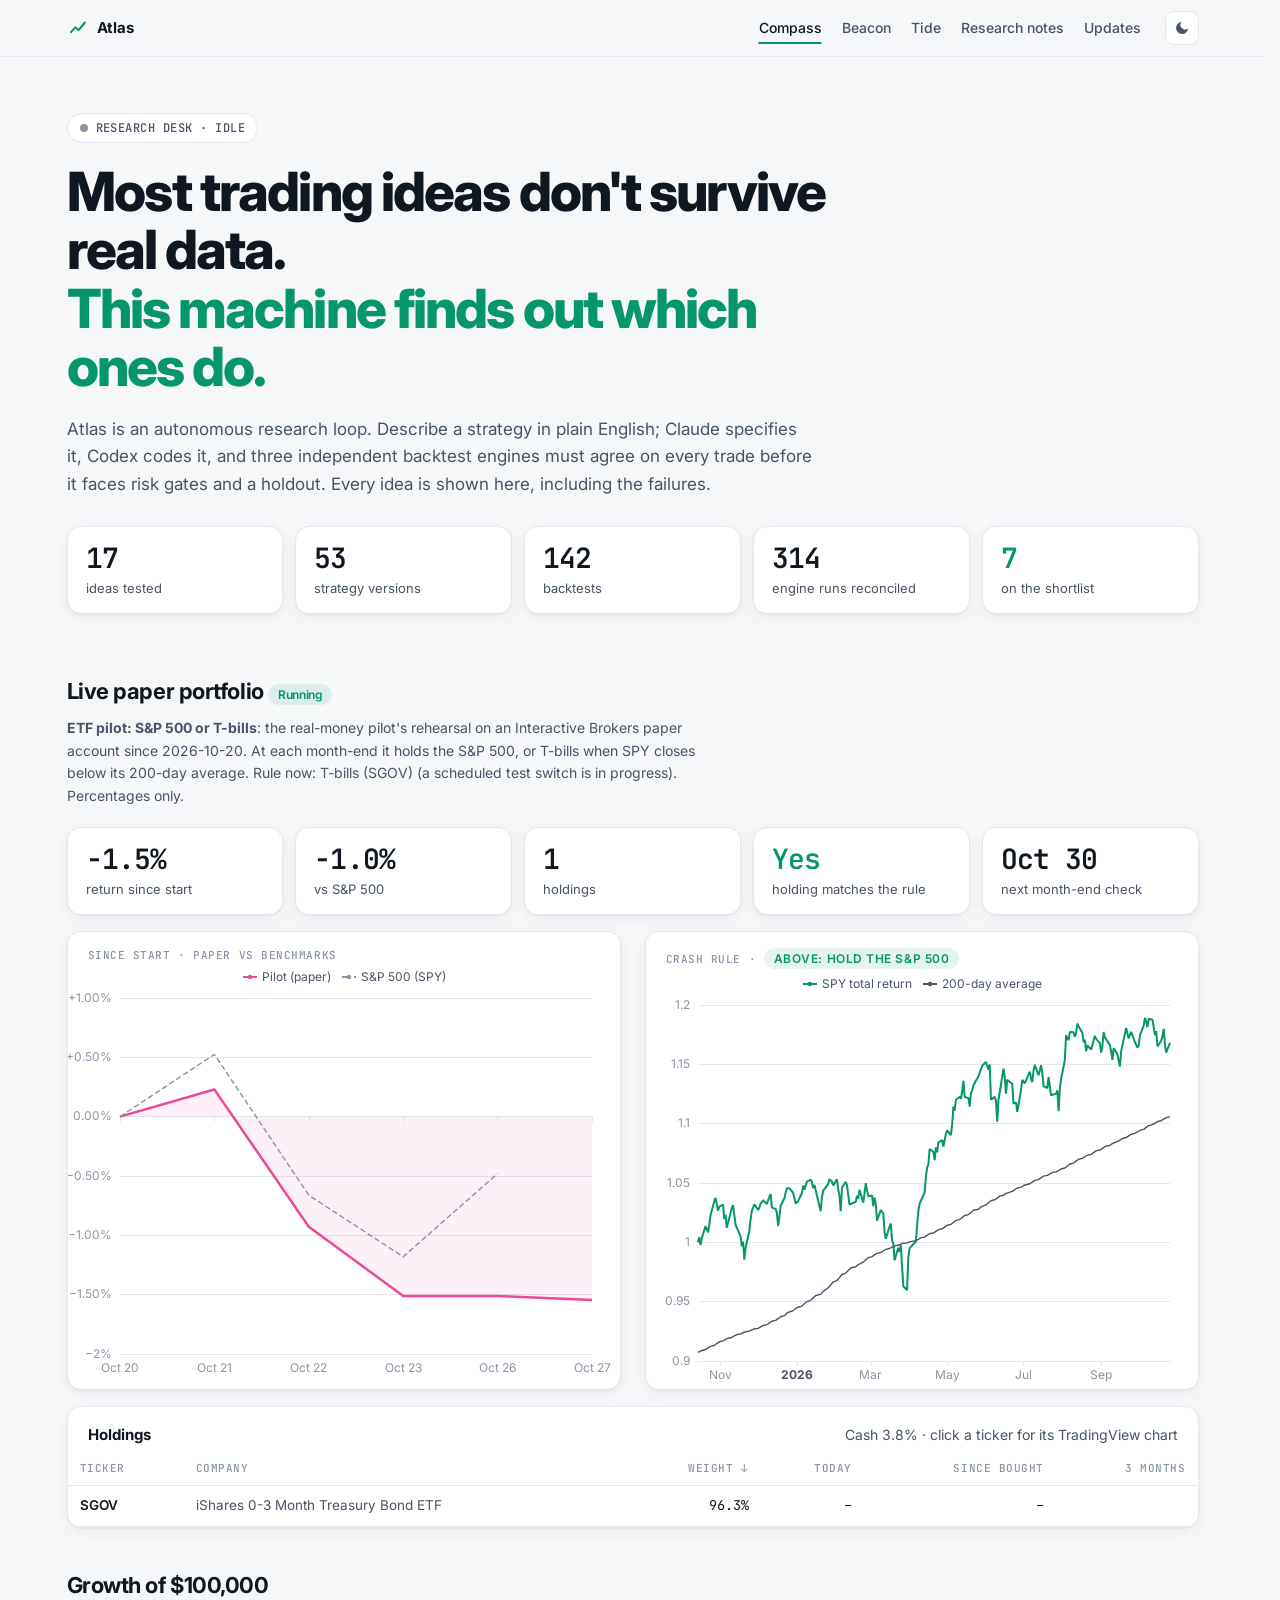
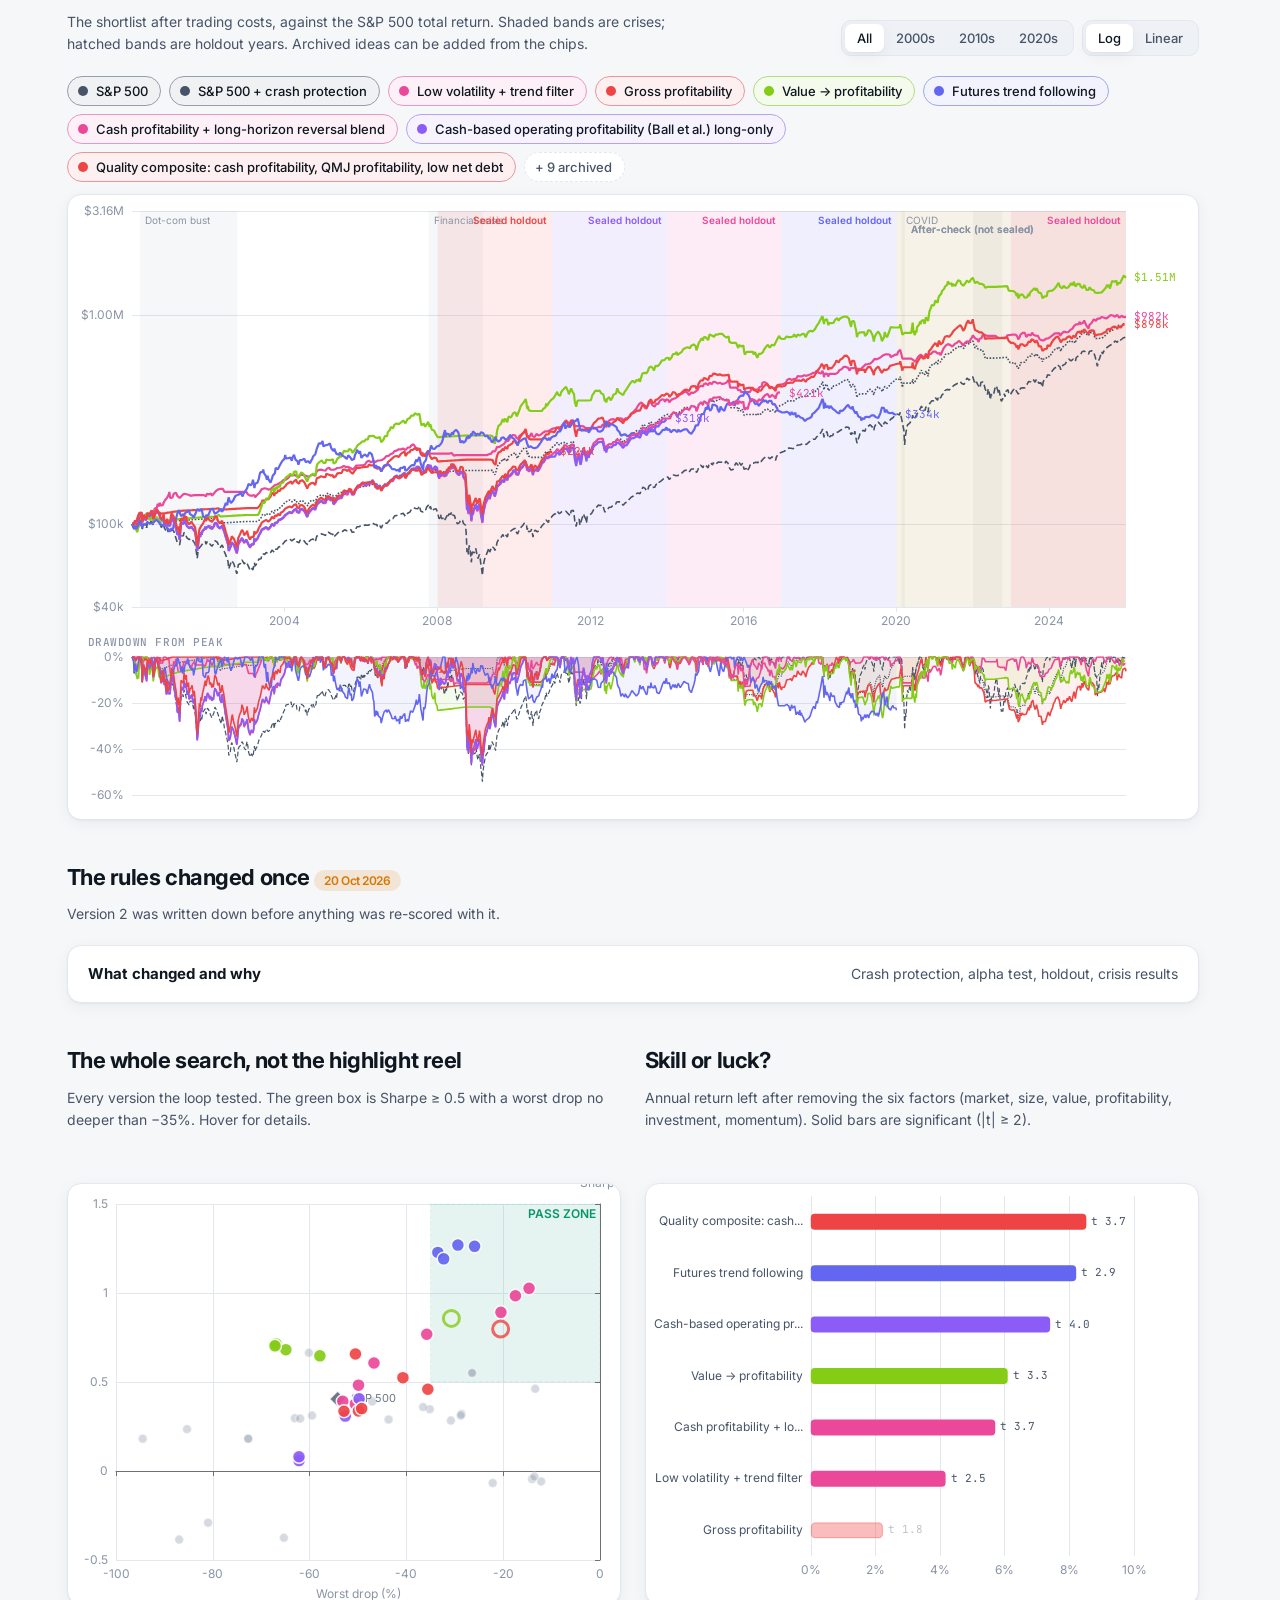
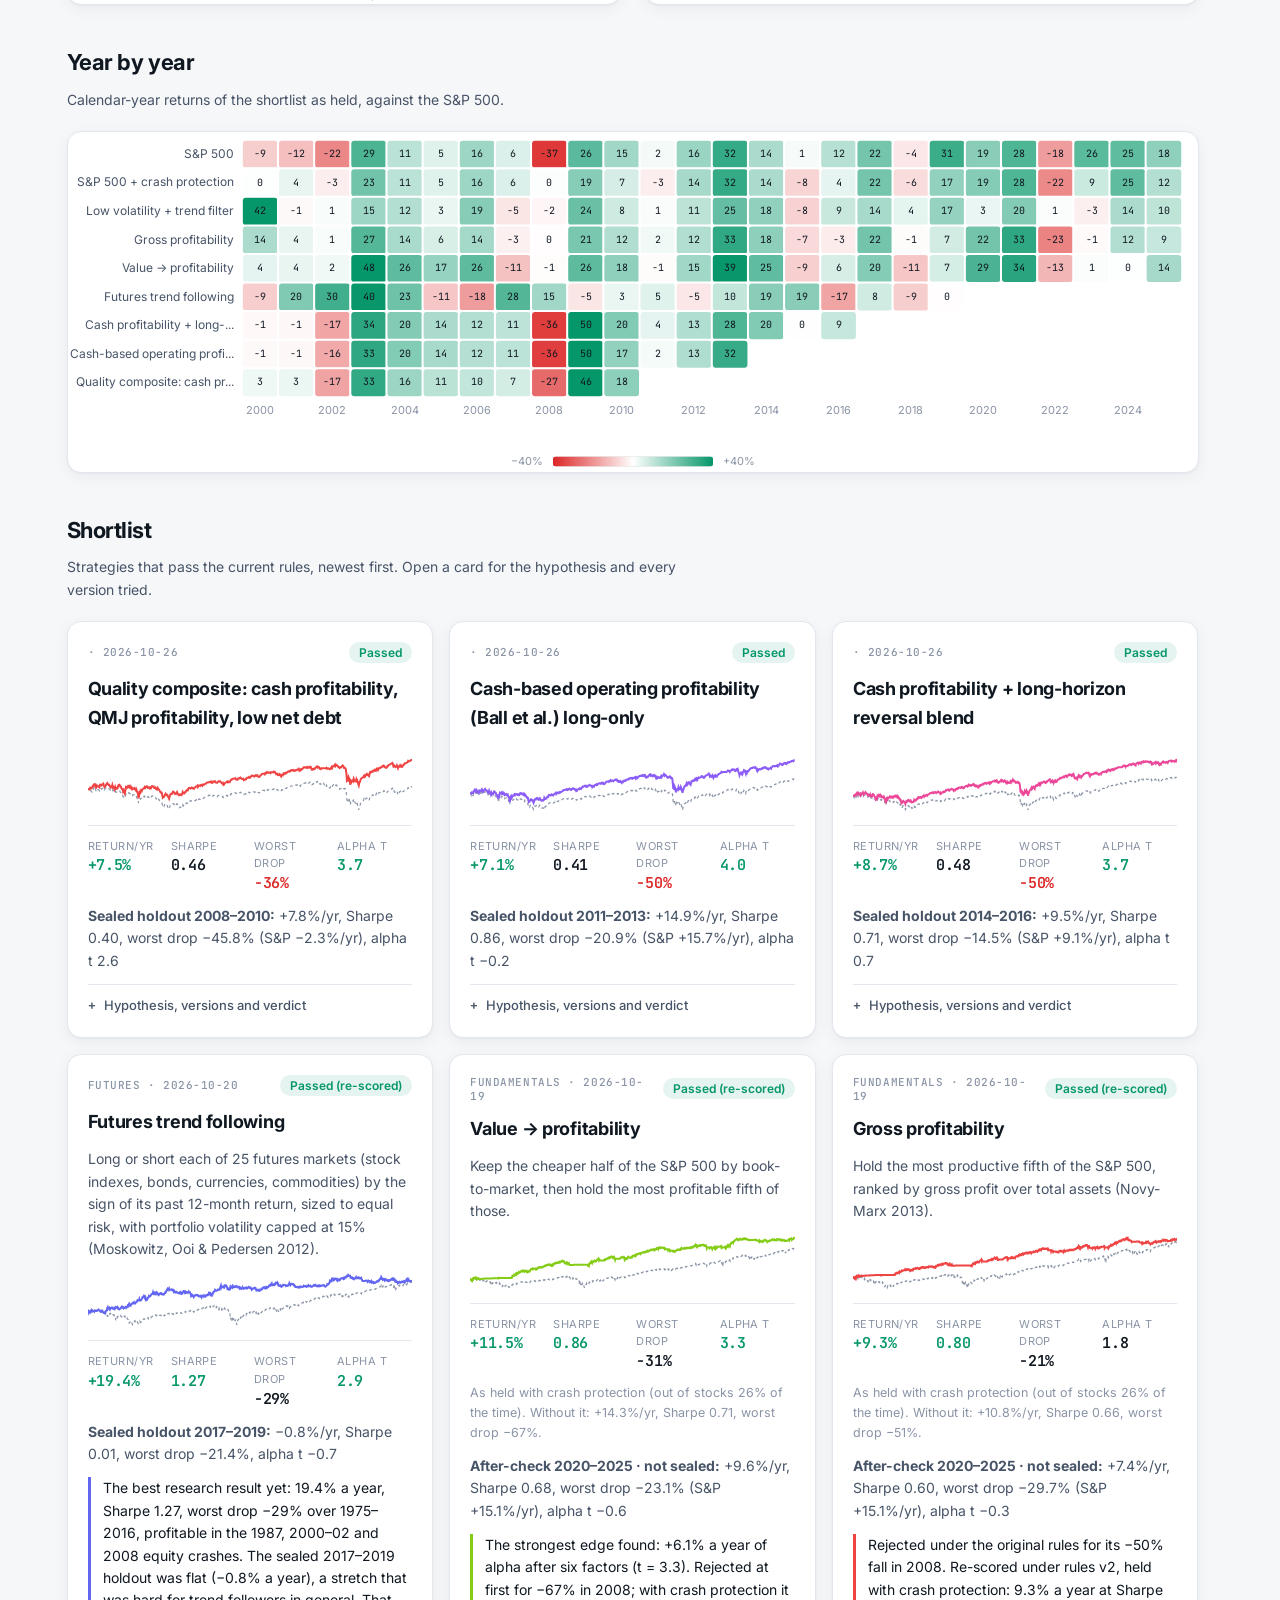
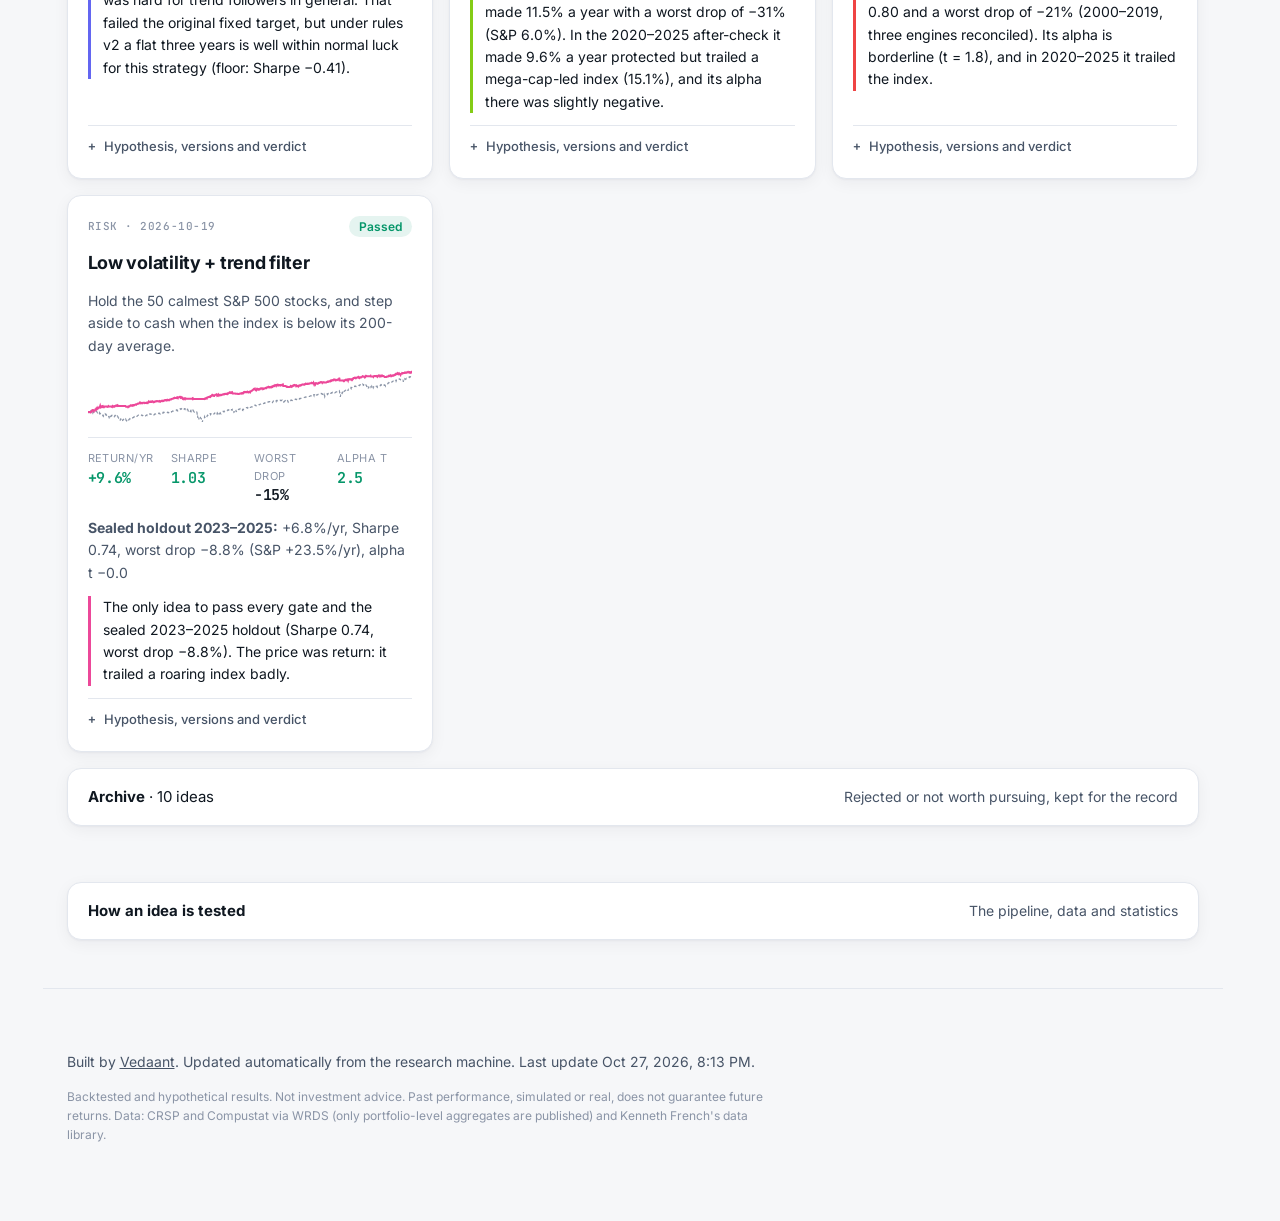
==== commit d2bcc9c2: "Update research results" ====
--- a/index.html
+++ b/index.html
@@ -36,7 +36,7 @@
   <section class="hero wrap">
     <p class="eyebrow"><span id="live-dot" class="dot"></span><span id="live-text">Research desk</span></p>
     <h1>Most trading ideas don't survive real data.<br><span class="accent">This machine finds out which ones do.</span></h1>
-    <p class="lede">Atlas is an autonomous research loop. You describe a strategy in plain English. Claude turns it into a specification, Codex writes the code, and three independent backtest engines must agree on every trade. The two models then critique the result, and it has to clear risk gates before it is checked on a separate stretch of history. Those historical years have now all been looked at, so only trading going forward counts as truly new evidence. Every idea is shown here, including the ones that failed.</p>
+    <p class="lede">Atlas is an autonomous research loop. Describe a strategy in plain English; Claude specifies it, Codex codes it, and three independent backtest engines must agree on every trade before it faces risk gates and a holdout. Every idea is shown here, including the failures.</p>
     <div class="stats" id="stats"></div>
   </section>
 
@@ -62,7 +62,7 @@
     <div class="section-head">
       <div>
         <h2>Growth of $100,000</h2>
-        <p class="sub">The shortlist, after trading costs, against the S&amp;P 500 total return. Strategies marked "as held" use crash protection. Shaded bands are market crises; a hatched band marks a strategy's holdout years and a dotted one an after-check. After-checks and re-scores are exploratory. Archived ideas can be added from the chips.</p>
+        <p class="sub">The shortlist after trading costs, against the S&amp;P 500 total return. Shaded bands are crises; hatched bands are holdout years. Archived ideas can be added from the chips.</p>
       </div>
       <div class="controls">
         <div class="seg" id="range">
@@ -89,9 +89,12 @@
     <div class="section-head">
       <div>
         <h2>The rules changed once <span class="badge Running">20 Oct 2026</span></h2>
-        <p class="sub">The original rules rejected any stock strategy that fell more than 35%, which in practice meant any strategy that stayed invested through 2008, however good its stock picks. They also asked three holdout years to clear a fixed Sharpe target, which a genuinely good strategy fails about half the time by luck. Version 2 was written down before anything was re-scored with it:</p>
+        <p class="sub">Version 2 was written down before anything was re-scored with it.</p>
       </div>
     </div>
+    <details class="panel archive"><summary><span><b>What changed and why</b></span><span class="sub">Crash protection, alpha test, holdout, crisis results</span></summary>
+    <div class="pad">
+    <p class="sub">The original rules rejected any stock strategy that fell more than 35%, which meant any strategy invested through 2008, and asked three holdout years to clear a fixed Sharpe target.</p>
     <div class="grid-3 guard">
       <div class="panel pad"><h3>Crash protection</h3><p>A long stock strategy may be held with one fixed rule: if the S&amp;P 500 ends a month below its 200-day average, move to T-bills until a month ends back above it. The −35% limit applies to the portfolio as held. The rule is never tuned per strategy.</p></div>
       <div class="panel pad"><h3>An edge of its own</h3><p>The rule alone makes the index look good, so a strategy must also beat the six-factor model on its own picks (alpha t-stat ≥ 1.5), measured without protection. Holding the index with the rule cannot pass.</p></div>
@@ -101,6 +104,7 @@
       <div class="panel pad"><h3>Does stepping aside in a crash work?</h3><div id="cp-kpis" class="kpi-row"></div><p class="note" id="cp-note"></p></div>
       <div class="panel pad"><h3>Through each crisis</h3><div class="table-wrap"><table class="versions" id="episodes"></table></div><p class="note">Bonds rallied in 2000–02 and 2008 but fell with stocks in 2022, so the rules use T-bills.</p></div>
     </div>
+    </div></details>
   </section>
 
   <section id="search" class="wrap section">
@@ -109,7 +113,7 @@
         <div class="section-head compact">
           <div>
             <h2>The whole search, not the highlight reel</h2>
-            <p class="sub">Every strategy version the loop tested, on research data. The green box is Sharpe ≥ 0.5 with a worst drop no deeper than −35%. Archived ideas are grey; a ringed point is a shortlisted strategy as held with crash protection. Hover for details.</p>
+            <p class="sub">Every version the loop tested. The green box is Sharpe ≥ 0.5 with a worst drop no deeper than −35%. Hover for details.</p>
           </div>
         </div>
         <div class="panel"><div id="scatter" class="chart chart-mid"></div></div>
@@ -118,7 +122,7 @@
         <div class="section-head compact">
           <div>
             <h2>Skill or luck?</h2>
-            <p class="sub">Shortlist only. Annual return left over after removing exposure to the market, size, value, profitability, investment and momentum factors (Fama–French 5 + momentum), measured on the strategy itself, without crash protection. Solid bars are statistically significant (|t| ≥ 2).</p>
+            <p class="sub">Annual return left after removing the six factors (market, size, value, profitability, investment, momentum). Solid bars are significant (|t| ≥ 2).</p>
           </div>
         </div>
         <div class="panel"><div id="alpha" class="chart chart-mid"></div></div>
@@ -130,7 +134,7 @@
     <div class="section-head">
       <div>
         <h2>Year by year</h2>
-        <p class="sub">Calendar-year returns of the shortlist as held. The S&amp;P 500 rows are the yardstick; years outside a strategy's test window are blank.</p>
+        <p class="sub">Calendar-year returns of the shortlist as held, against the S&amp;P 500.</p>
       </div>
     </div>
     <div class="panel"><div id="heatmap-wrap"><div id="heatmap" class="chart"></div></div></div>
@@ -140,7 +144,7 @@
     <div class="section-head">
       <div>
         <h2>Shortlist</h2>
-        <p class="sub">Strategies that pass the current rules, newest first. Open a card for the original hypothesis, every version that was tried, and how it was judged.</p>
+        <p class="sub">Strategies that pass the current rules, newest first. Open a card for the hypothesis and every version tried.</p>
       </div>
     </div>
     <div class="cards" id="cards"></div>
@@ -148,23 +152,11 @@
       <summary><span><b>Archive</b> · <span id="archive-count"></span></span><span class="sub">Rejected or not worth pursuing, kept for the record</span></summary>
       <div class="table-wrap"><table class="versions archive-table" id="archive-table"></table></div>
     </details>
-    <a class="panel pad note-card" href="annual.html">
-      <span class="eyebrow">Research note 001 · Oct 21, 2026</span>
-      <h3>Value then profitability, retested on sealed yearly data</h3>
-      <p>A stricter rebuild of the small &amp; mid cap idea in the archive: yearly accounting data, a June rebalance, data physically cut off at 2019 and sandboxed code. Eleven runs, three engines agreeing on each. It returned 8.5% a year but fell 47% at worst, and its edge over known factors was nil (alpha t −0.24). Profitability on its own did slightly better and still failed. The earlier quarterly screen looked much stronger (alpha t 2.4); rerunning its own rules on this data recovers about half of that (alpha t 1.2), still a fail.</p>
-      <span class="note-link">Read the study →</span>
-    </a>
-    <a class="panel pad note-card" href="smallcaps.html">
-      <span class="eyebrow">Research note 002 · Oct 22, 2026</span>
-      <h3>Small caps, 20 names at a time</h3>
-      <p>Five ideas with strong published evidence (momentum, net payout, sales-to-price, asset turnover, gross profitability), each built as a 20-stock portfolio a small account could hold in whole shares. All five failed on sealed 1998–2019 data: no edge beyond known factors, and worst drops of 56–88%.</p>
-      <span class="note-link">Read the note →</span>
-    </a>
   </section>
 
   <section id="method" class="wrap section">
-    <div class="section-head"><div><h2>How an idea is tested</h2>
-      <p class="sub">The loop is designed to reject ideas cheaply. It stops early when a strategy is far from the targets, and the holdout can be spent only once.</p></div></div>
+    <details class="panel archive"><summary><span><b>How an idea is tested</b></span><span class="sub">The pipeline, data and statistics</span></summary>
+    <div class="pad">
     <ol class="pipeline">
       <li><b>Describe</b><span>A strategy in plain English, with the reason it should work.</span></li>
       <li><b>Formalize</b><span>Claude writes a precise spec: universe, signals, timing, sizing, exits.</span></li>
@@ -180,6 +172,7 @@
       <div class="panel pad"><h3>Realistic execution</h3><p>Decisions are made at the close and filled at the next open. Costs include commissions, the quoted spread, size-based market impact and a borrow fee on shorts. Cash earns no interest, which understates hedged strategies.</p></div>
       <div class="panel pad"><h3>Honest statistics</h3><p>Pass/fail rules are set before results are seen. They changed once (version 2, above), written down before any re-scoring, and re-scored verdicts are labelled. Alpha is measured against six factors and every version tried is recorded. The engine refuses to read data past the allowed date, and the annual study went further: its data was physically cut off at the end of 2019 and its code ran sandboxed.</p></div>
     </div>
+    </div></details>
   </section>
 </main>
 
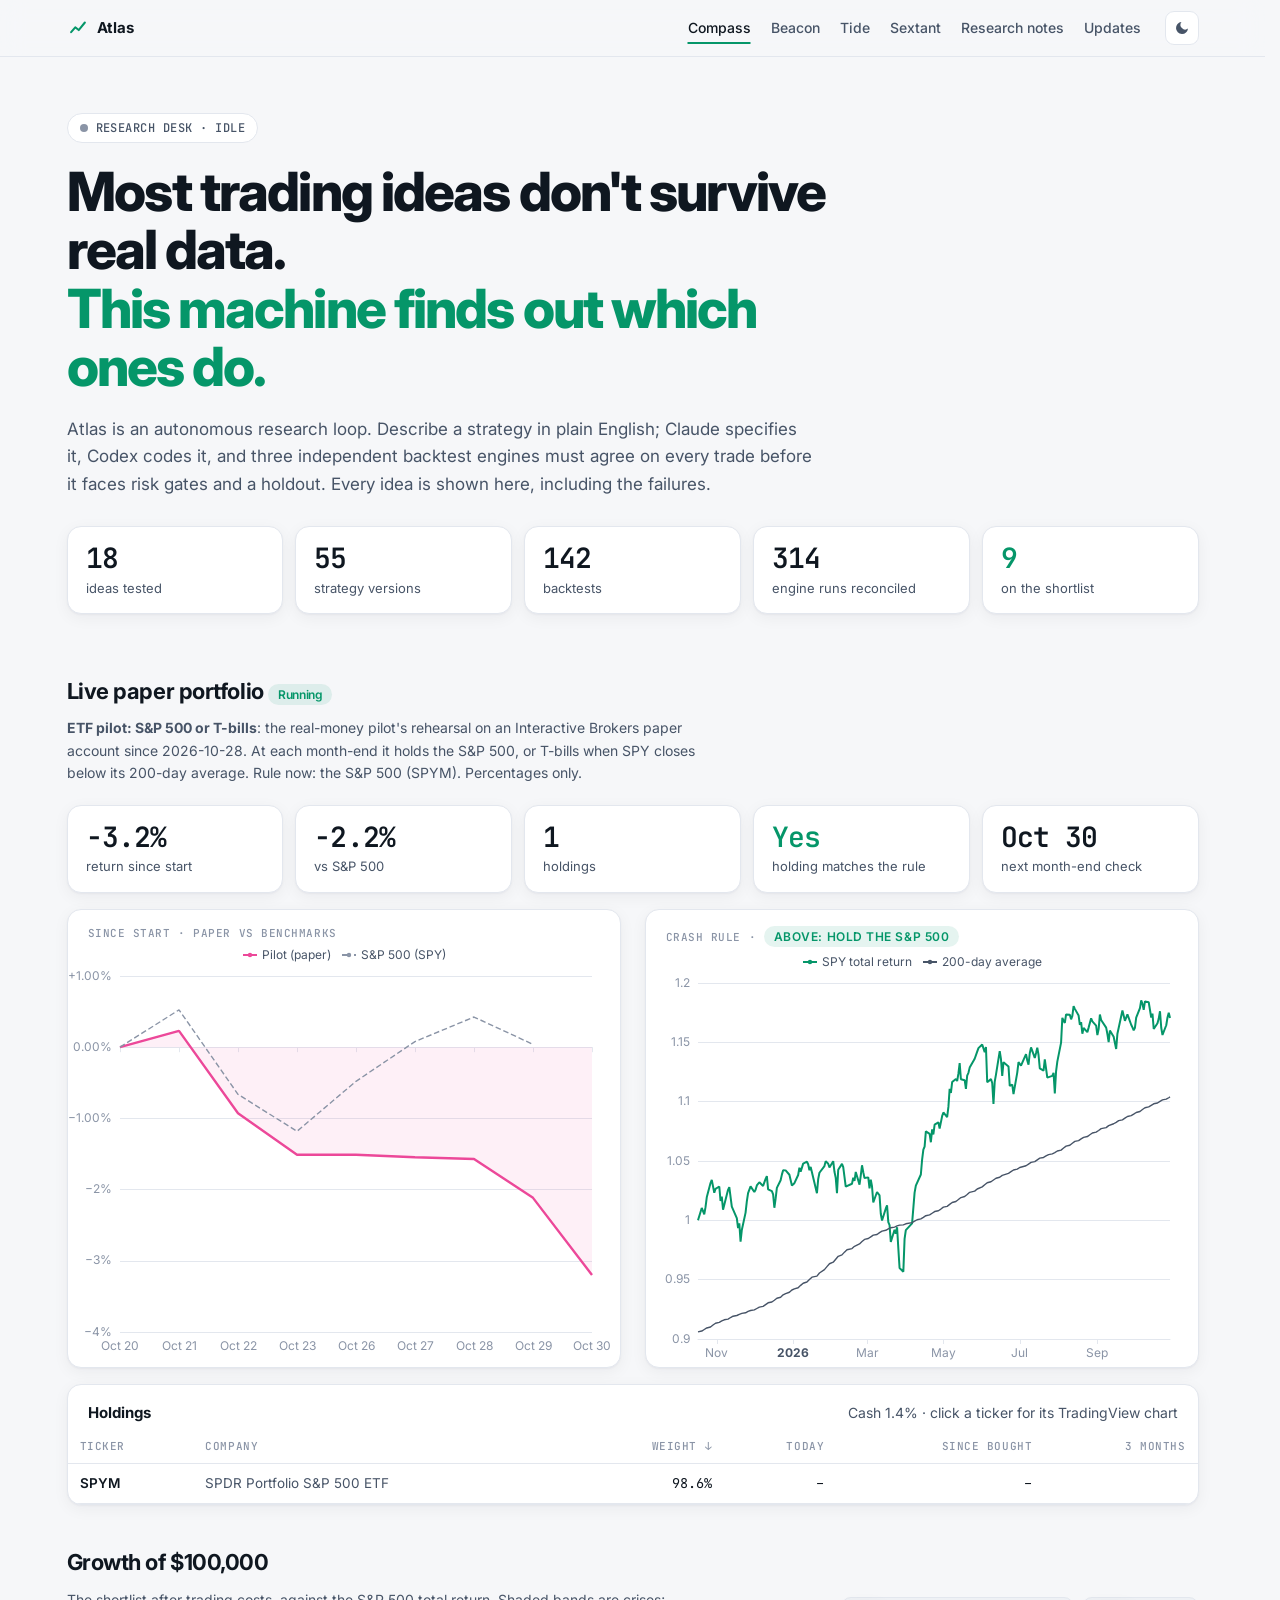
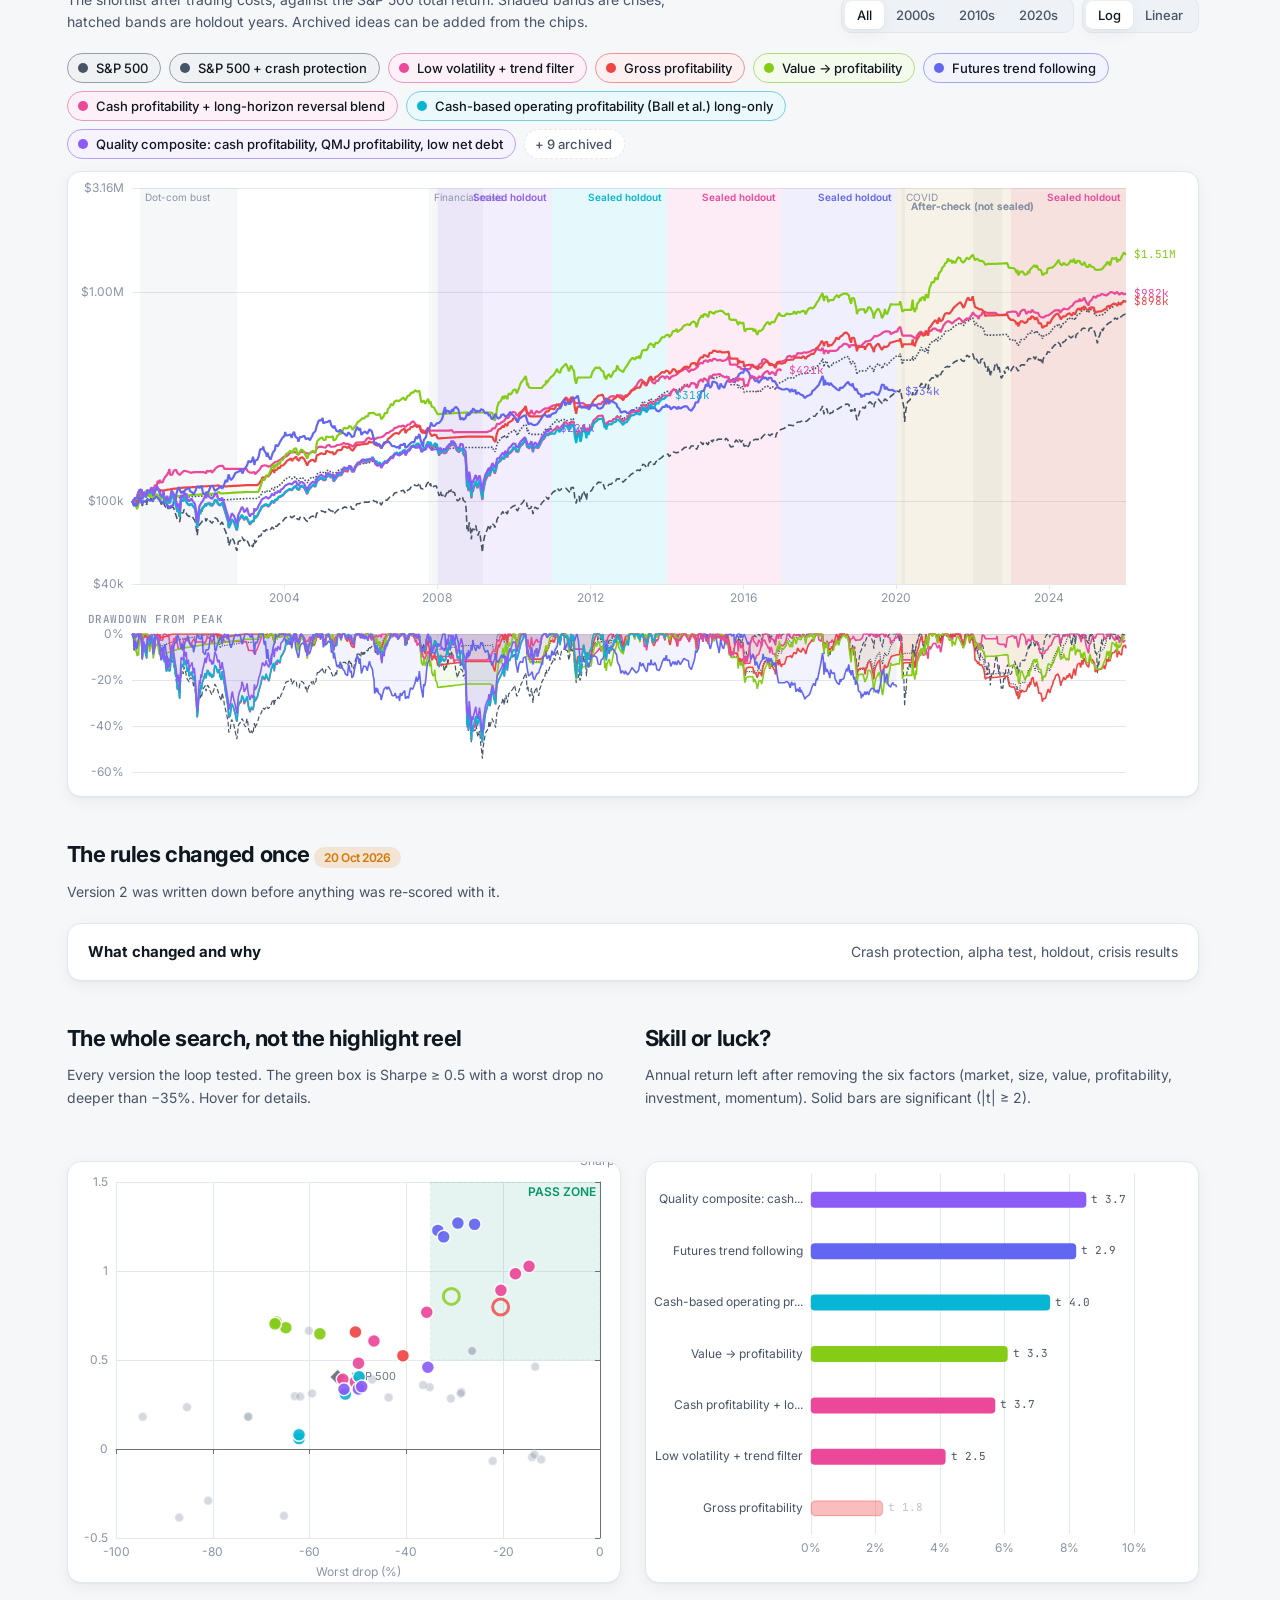
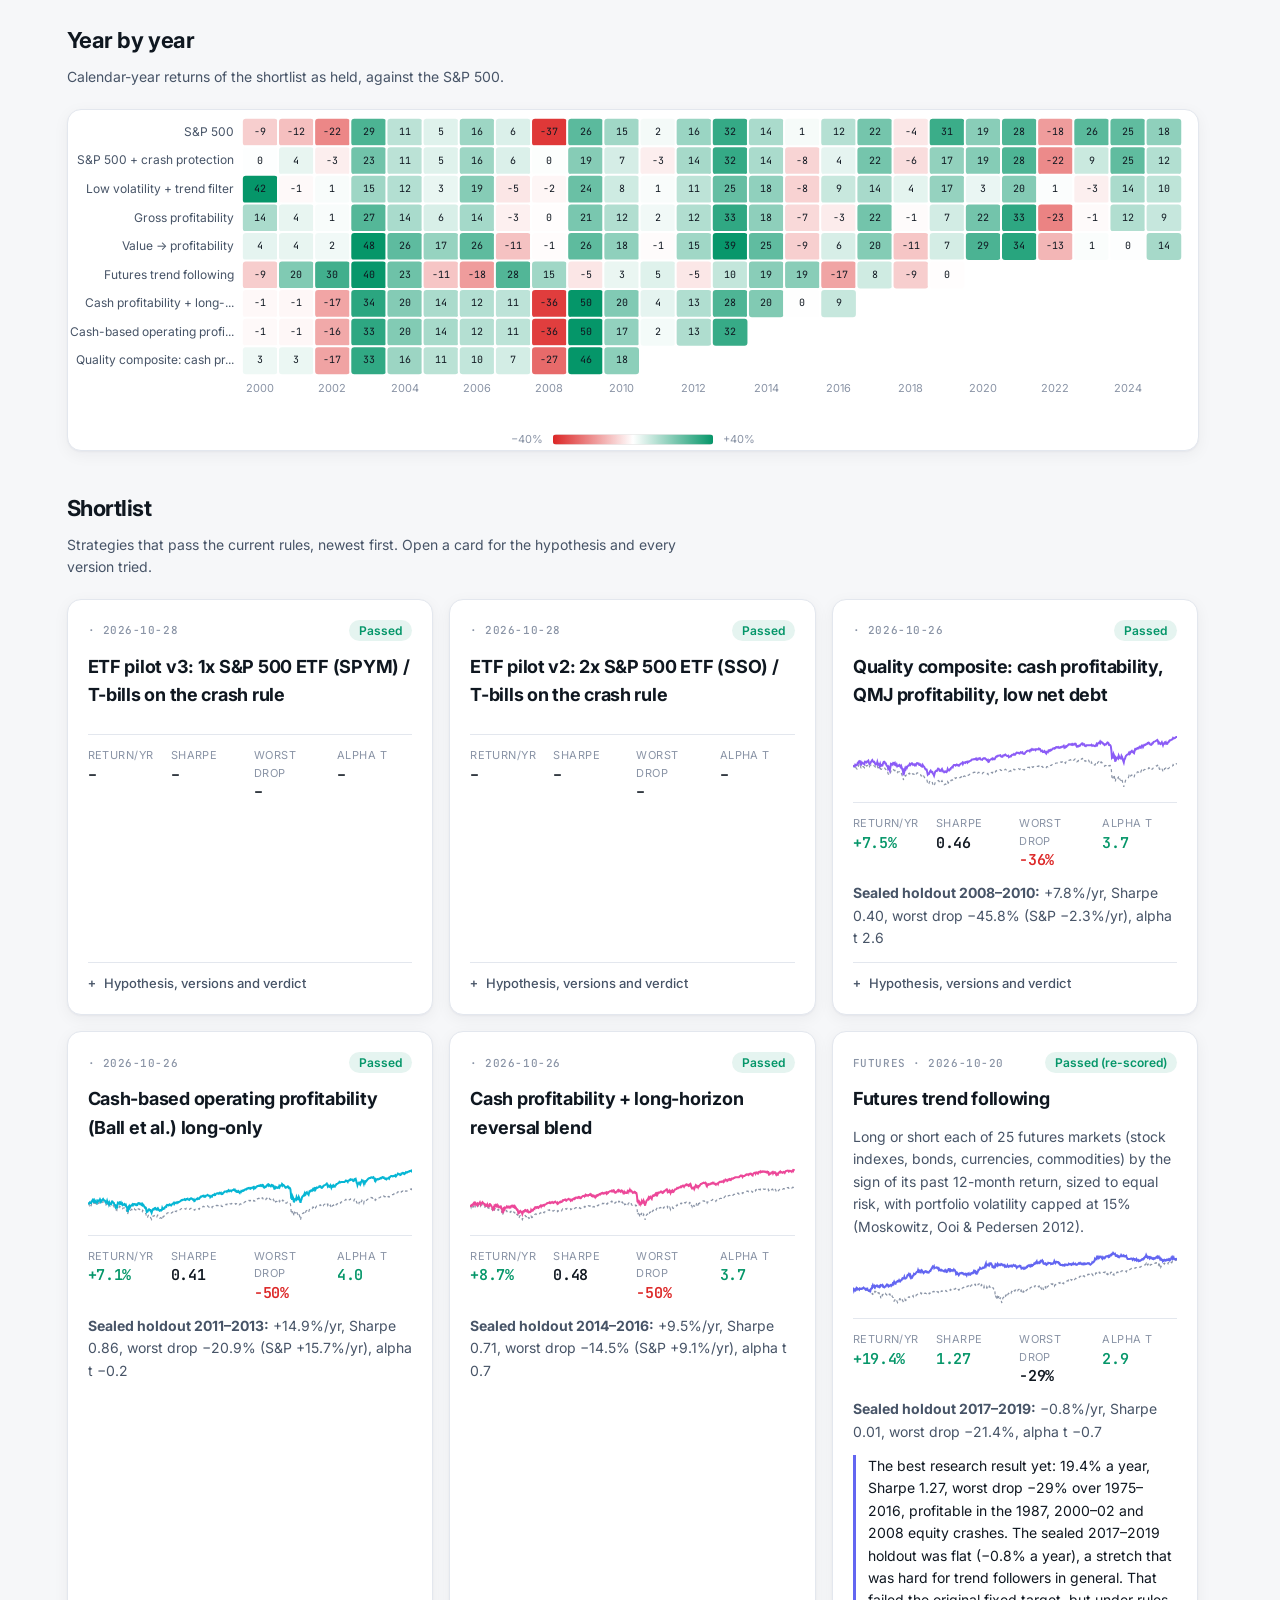
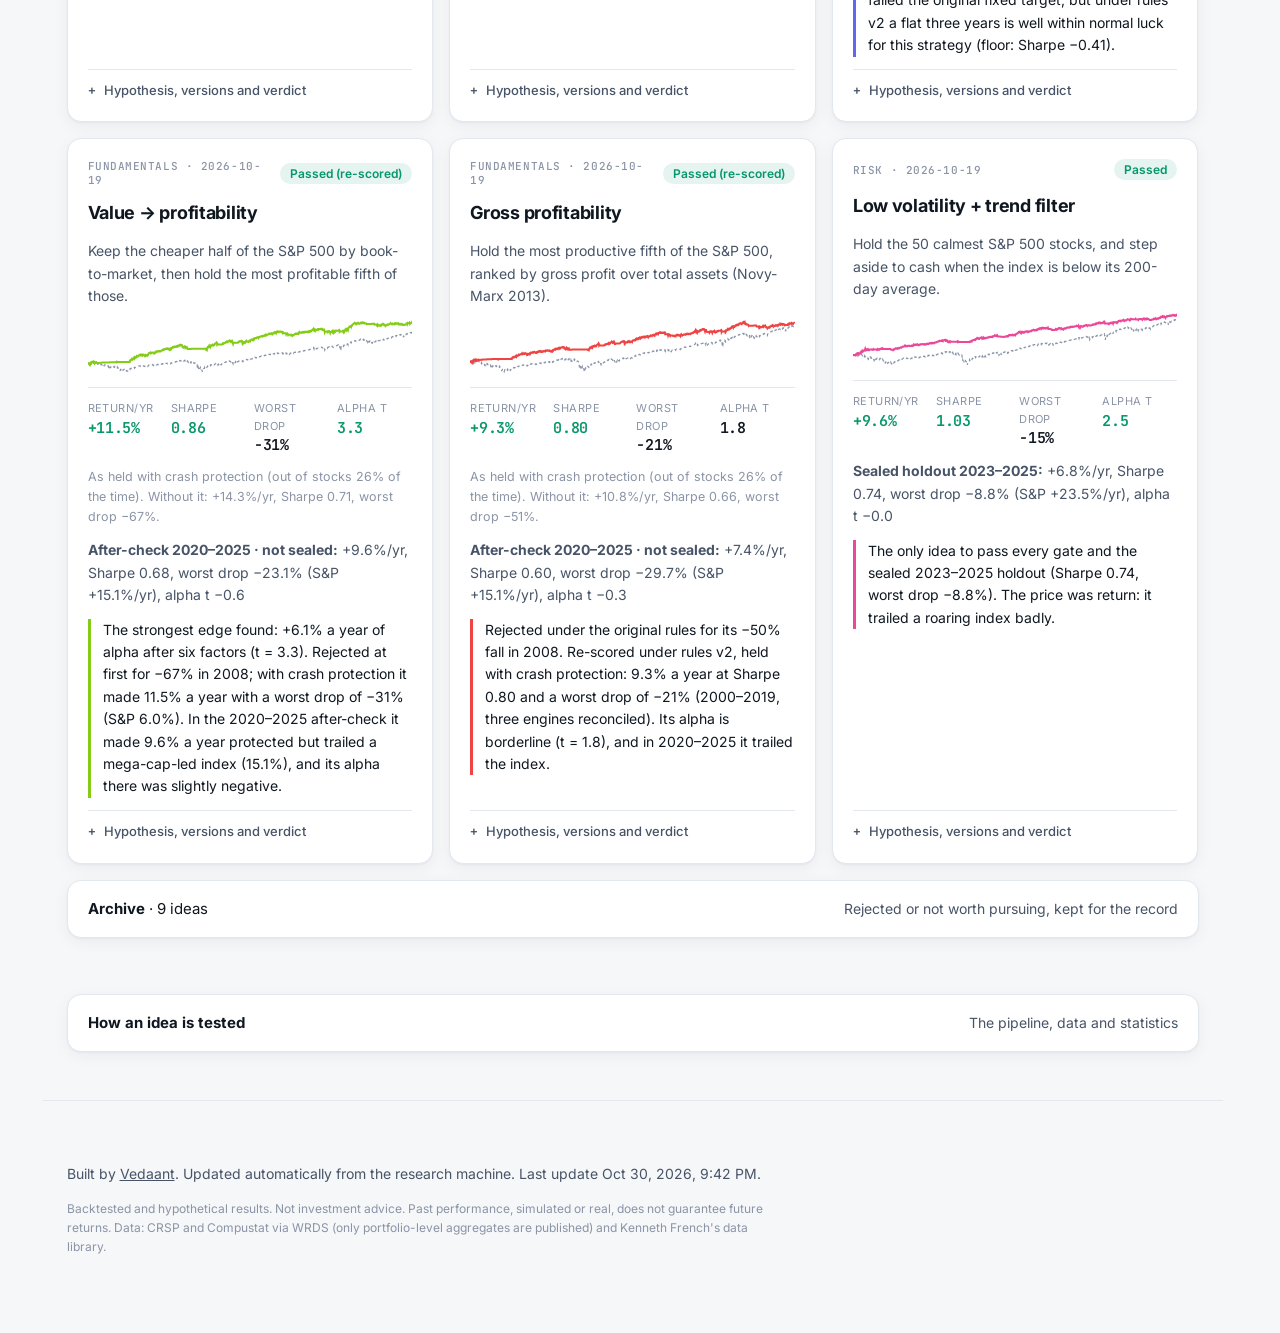
==== commit b07f9376: "Update research results" ====
--- a/index.html
+++ b/index.html
@@ -23,6 +23,7 @@
       <a href="index.html" aria-current="page">Compass</a>
       <a href="beacon.html">Beacon</a>
       <a href="tide.html">Tide</a>
+      <a href="sextant.html">Sextant</a>
       <a href="notes.html">Research notes</a>
       <a href="updates.html">Updates</a>
     </nav>
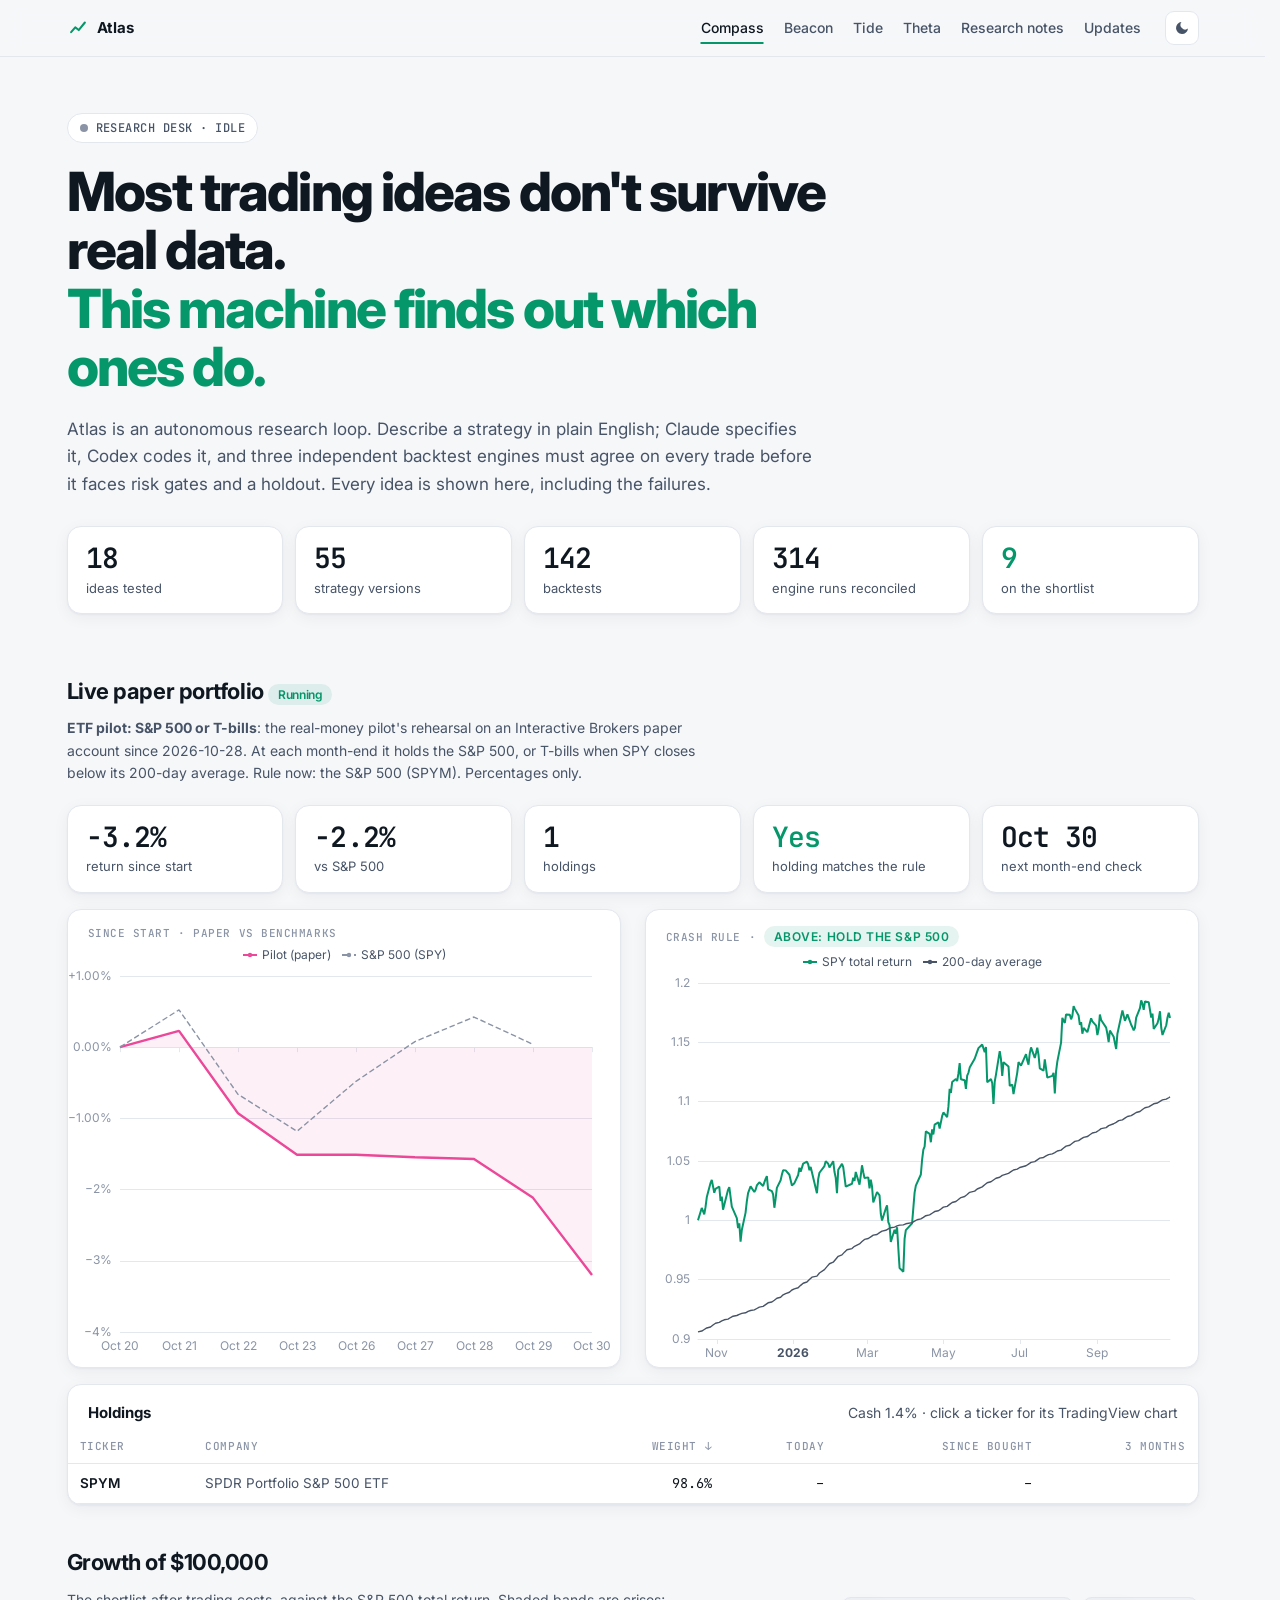
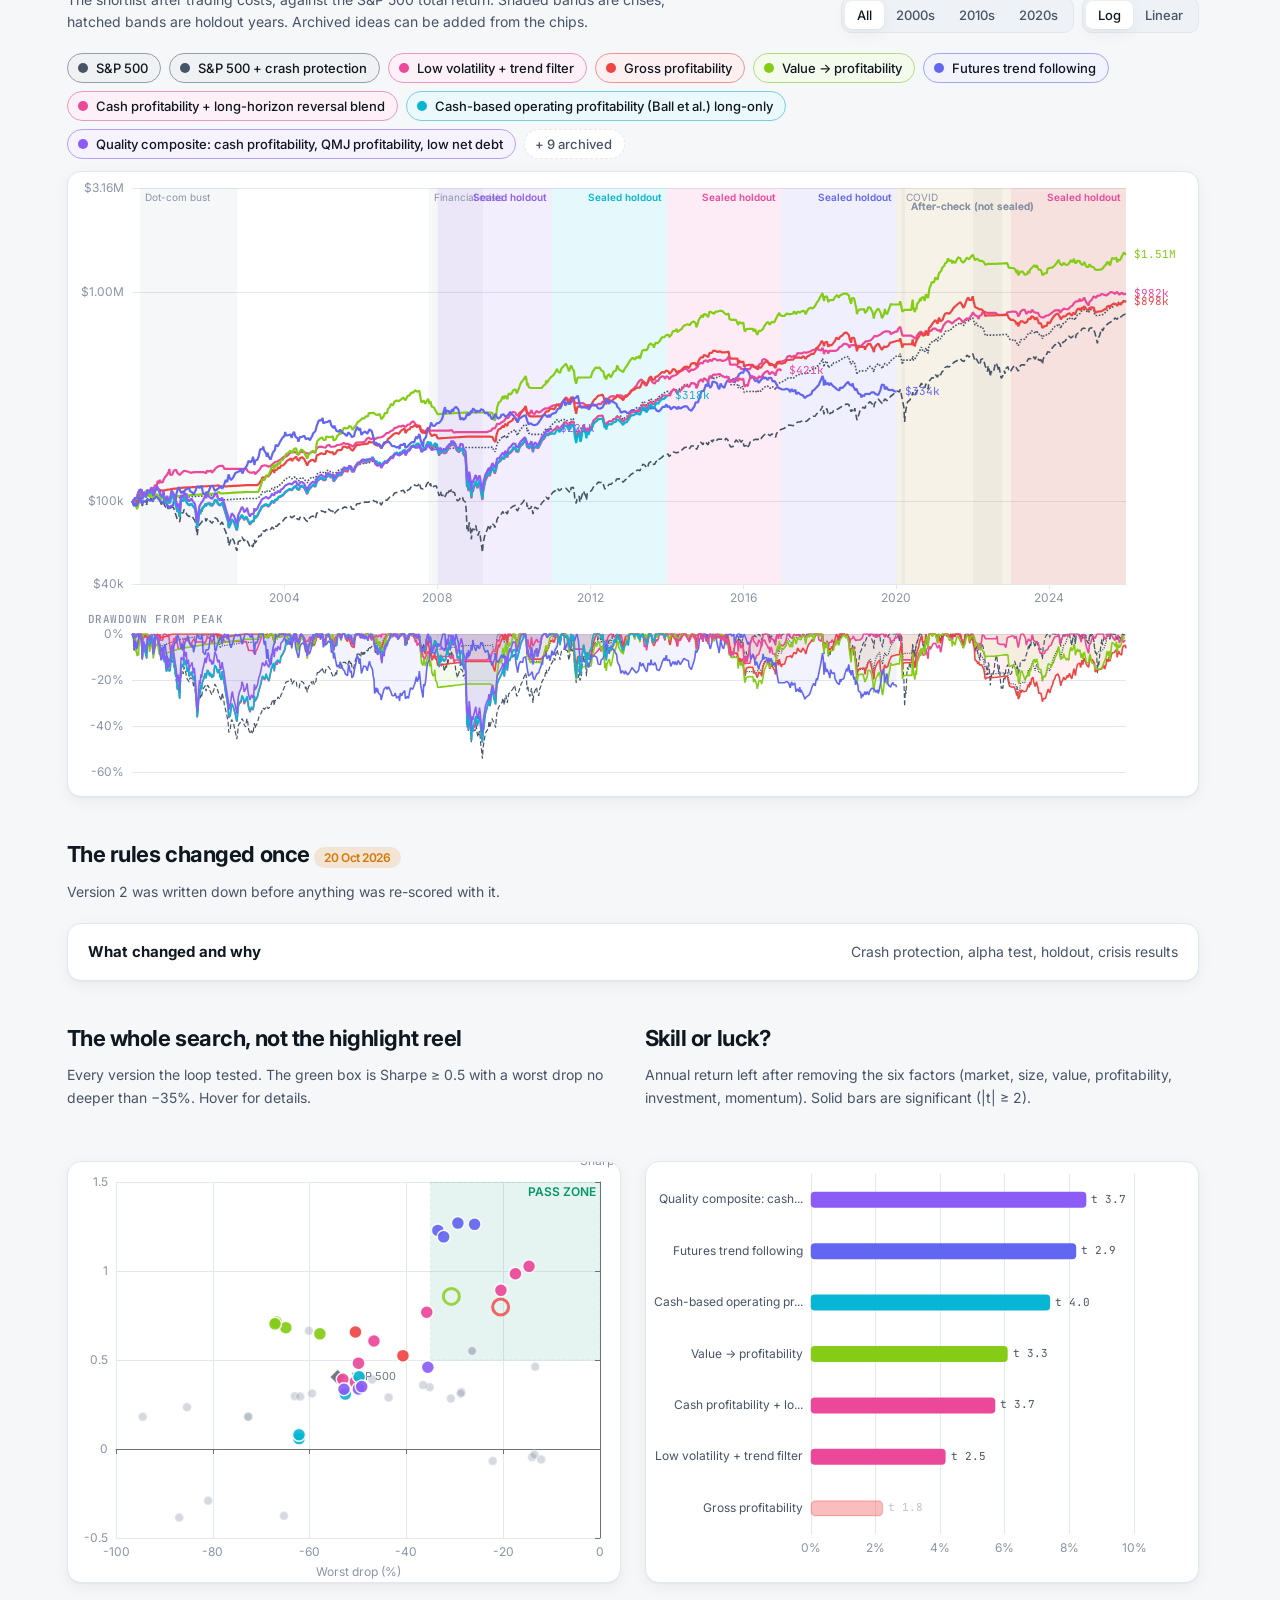
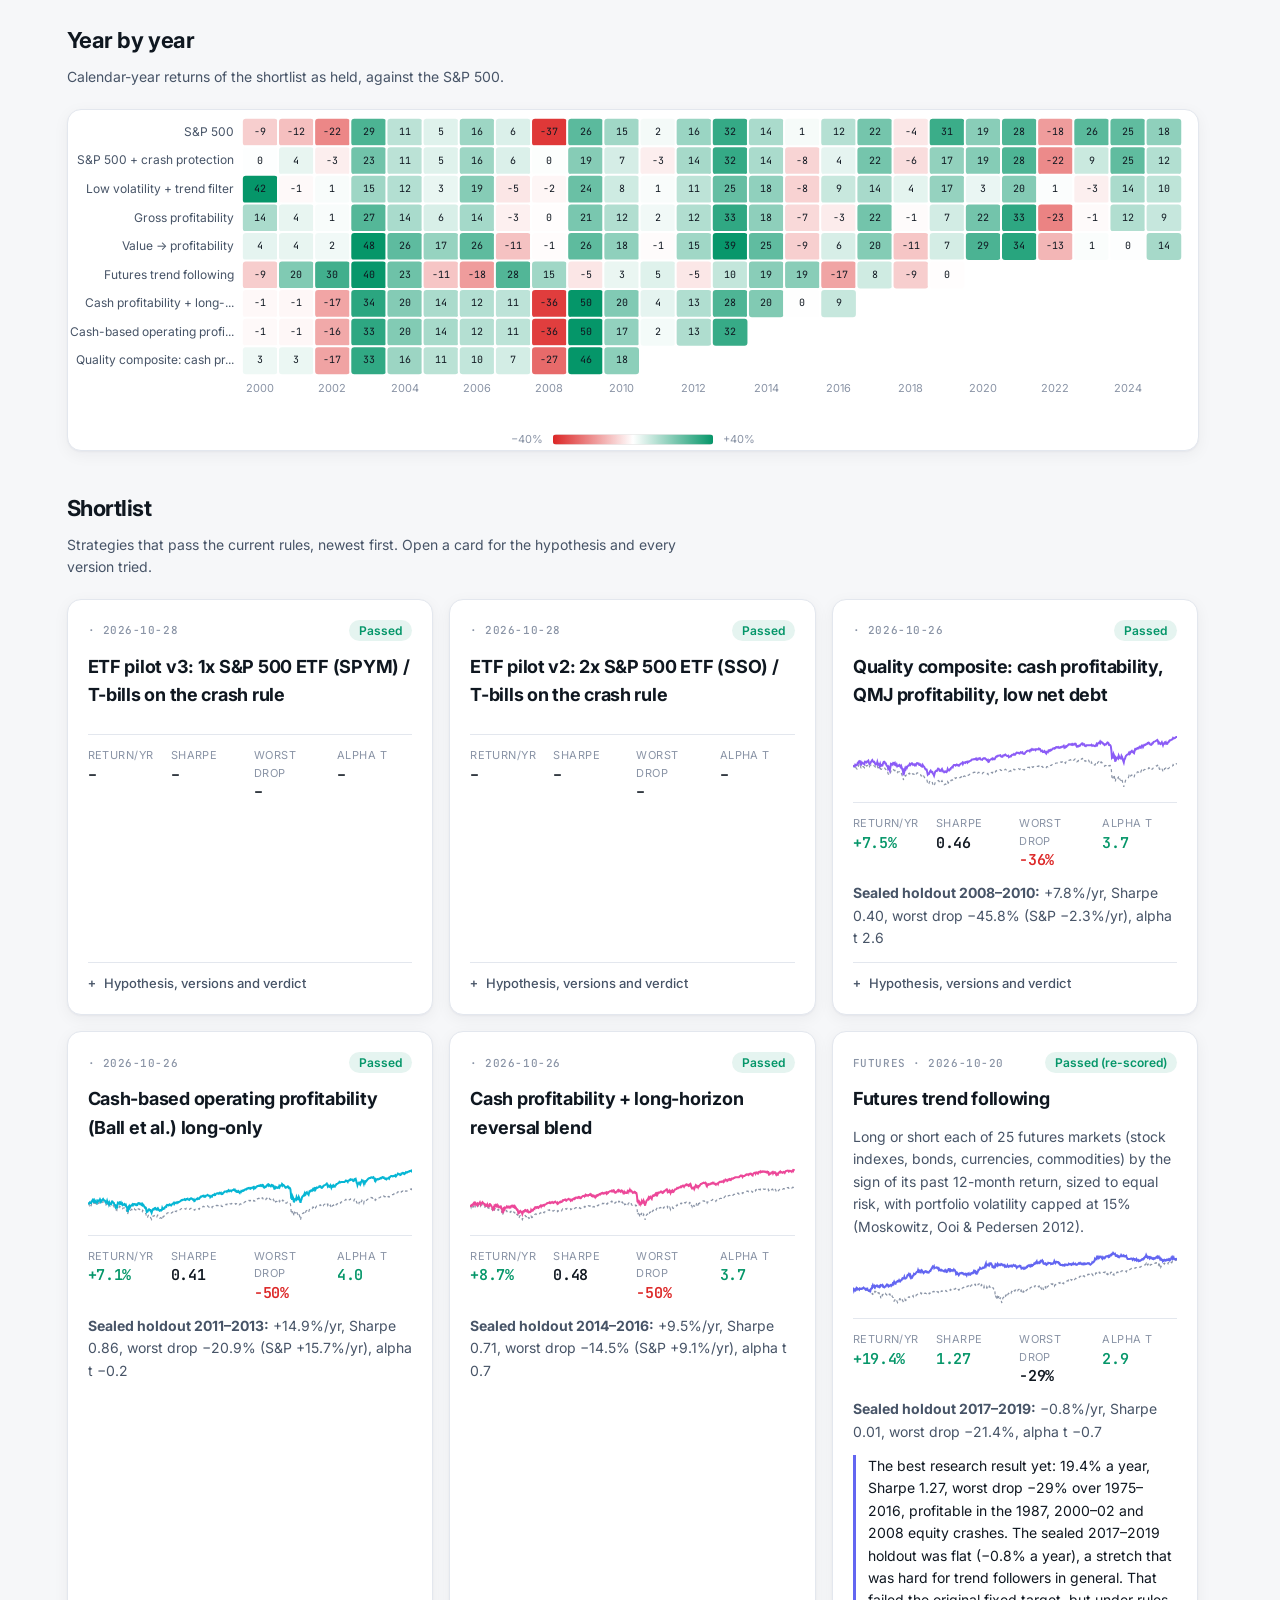
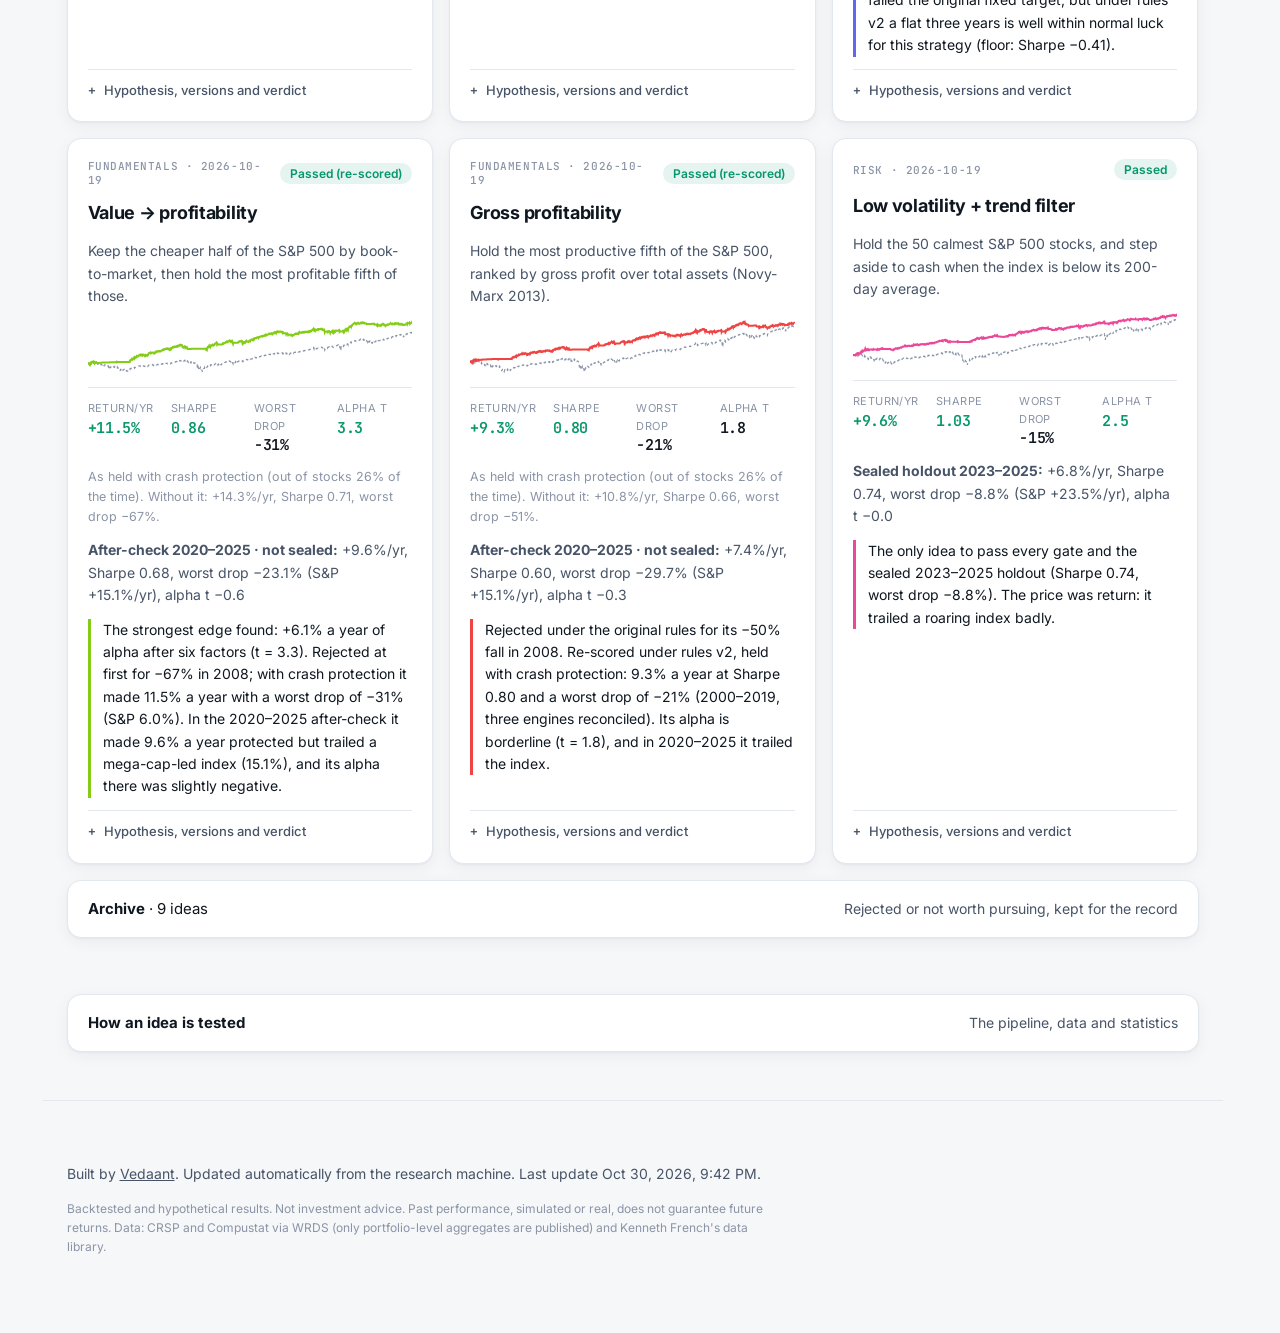
==== commit 0317a160: "Update research results" ====
--- a/index.html
+++ b/index.html
@@ -23,7 +23,7 @@
       <a href="index.html" aria-current="page">Compass</a>
       <a href="beacon.html">Beacon</a>
       <a href="tide.html">Tide</a>
-      <a href="sextant.html">Sextant</a>
+      <a href="theta.html">Theta</a>
       <a href="notes.html">Research notes</a>
       <a href="updates.html">Updates</a>
     </nav>
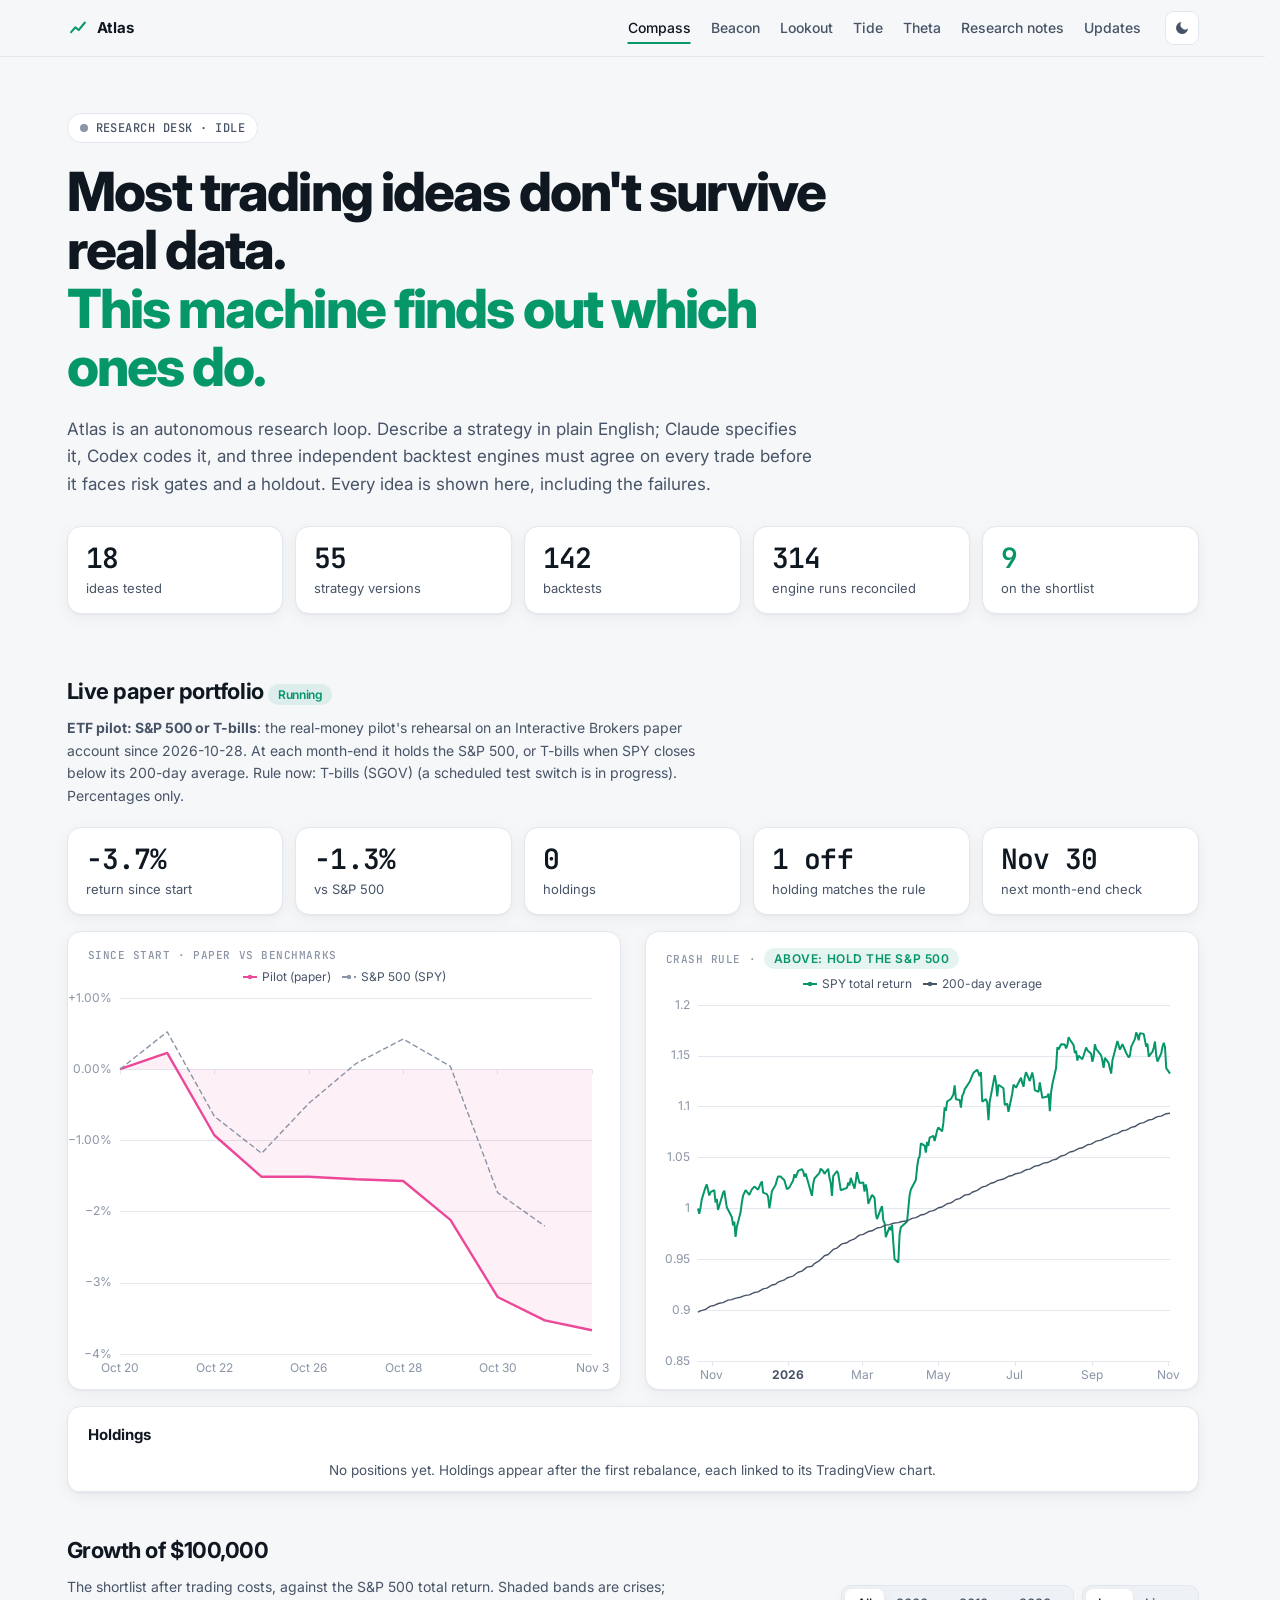
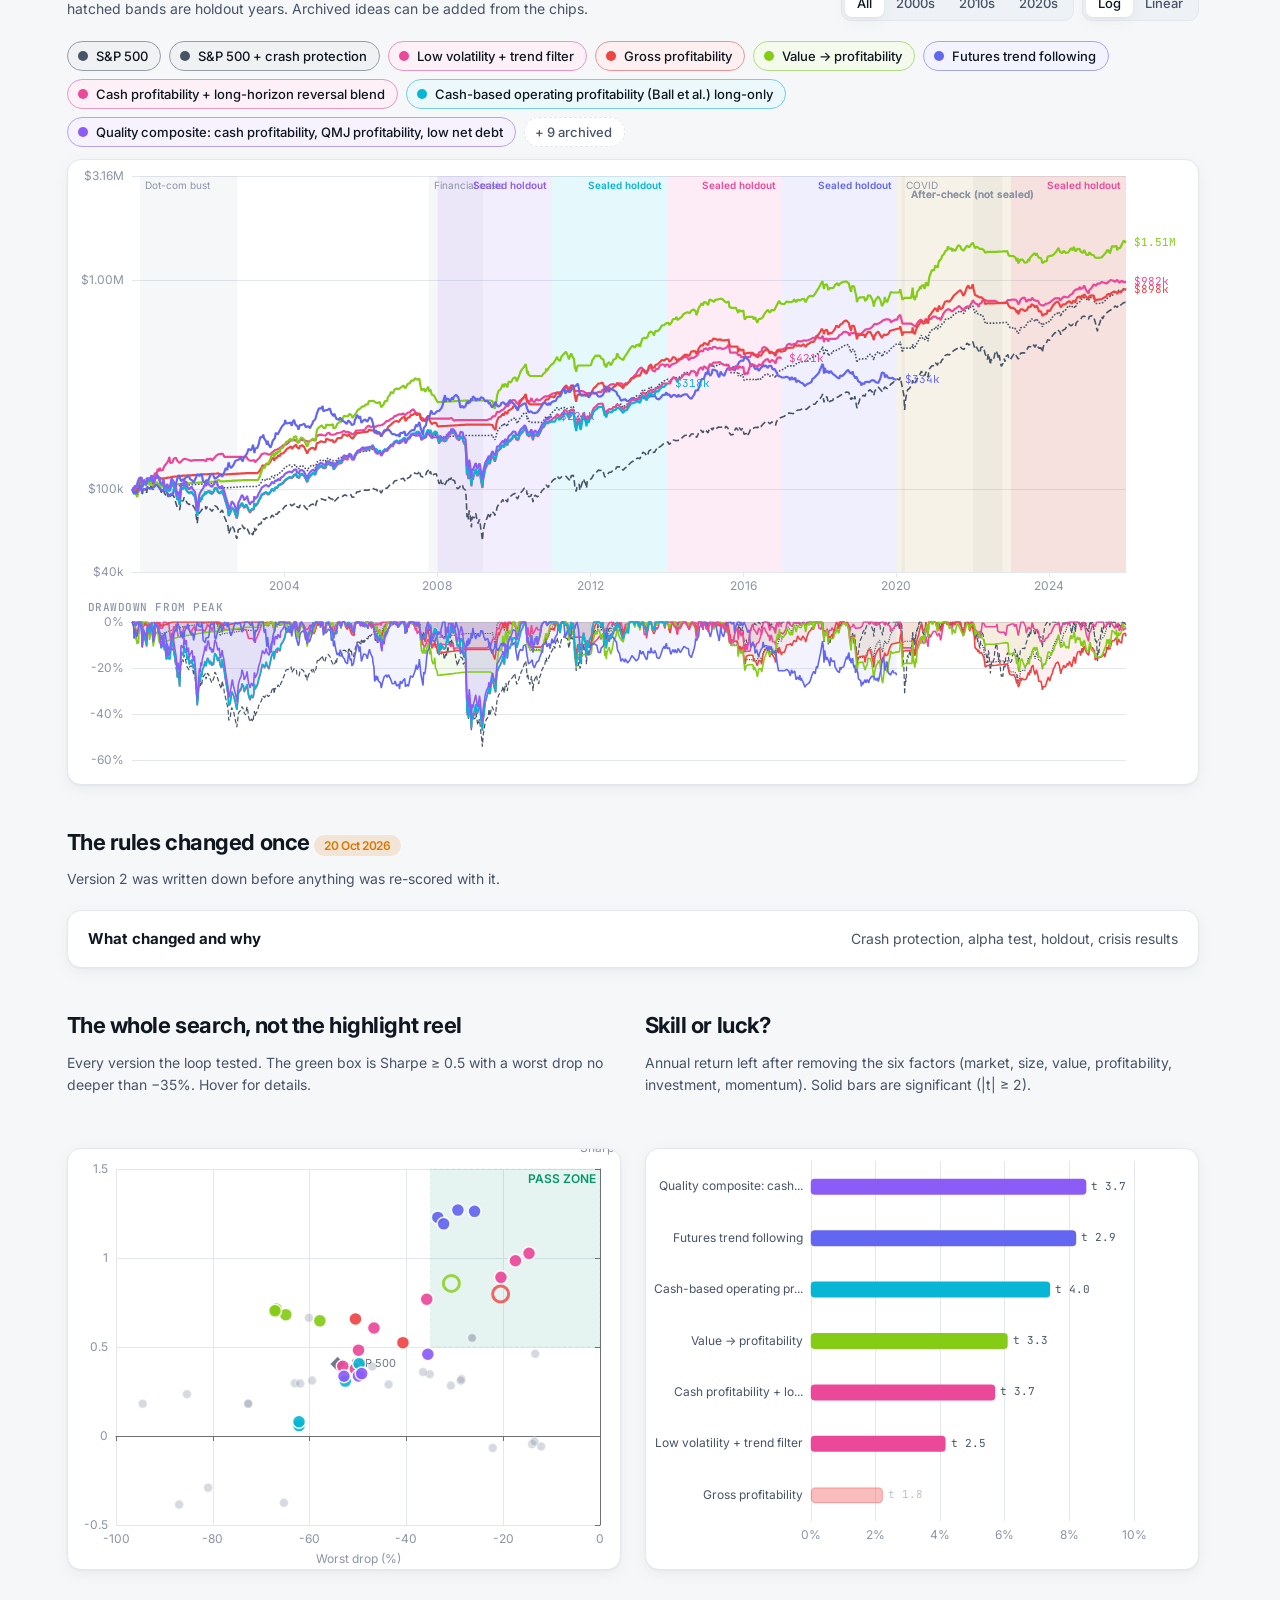
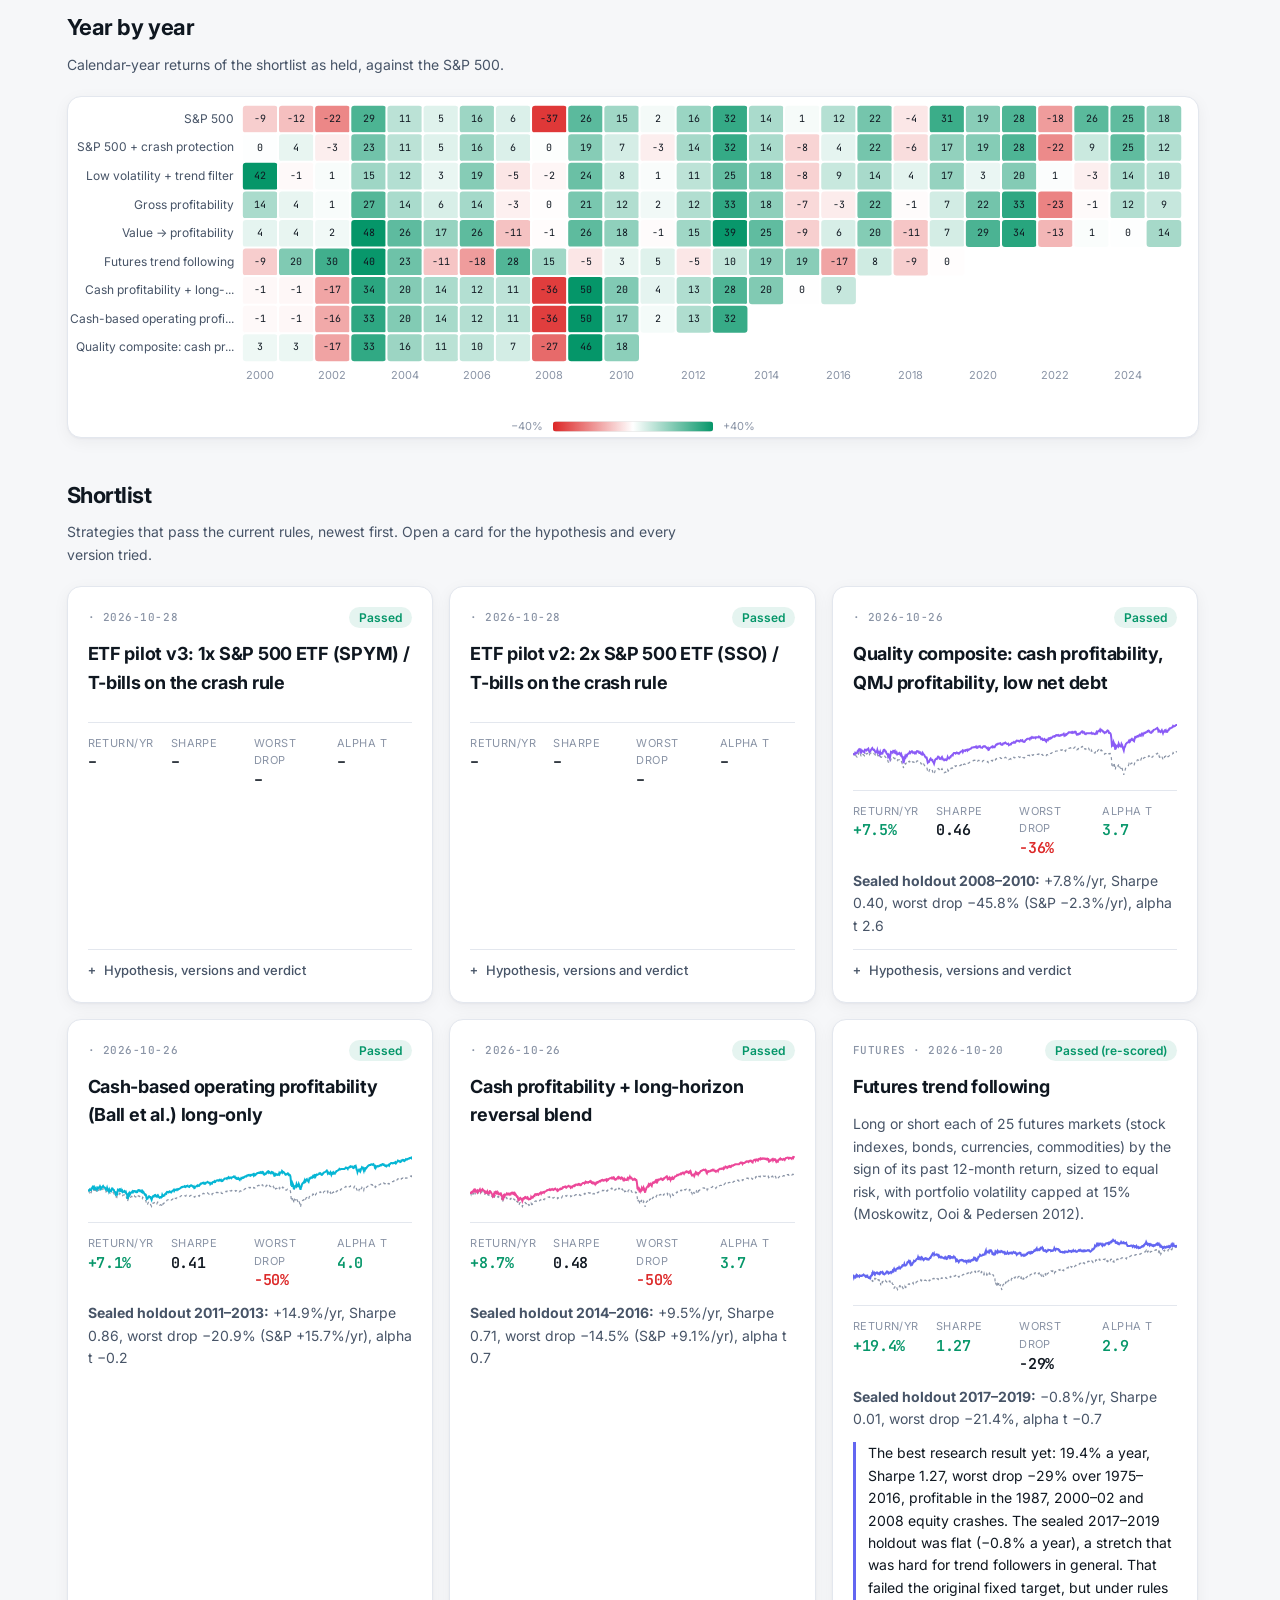
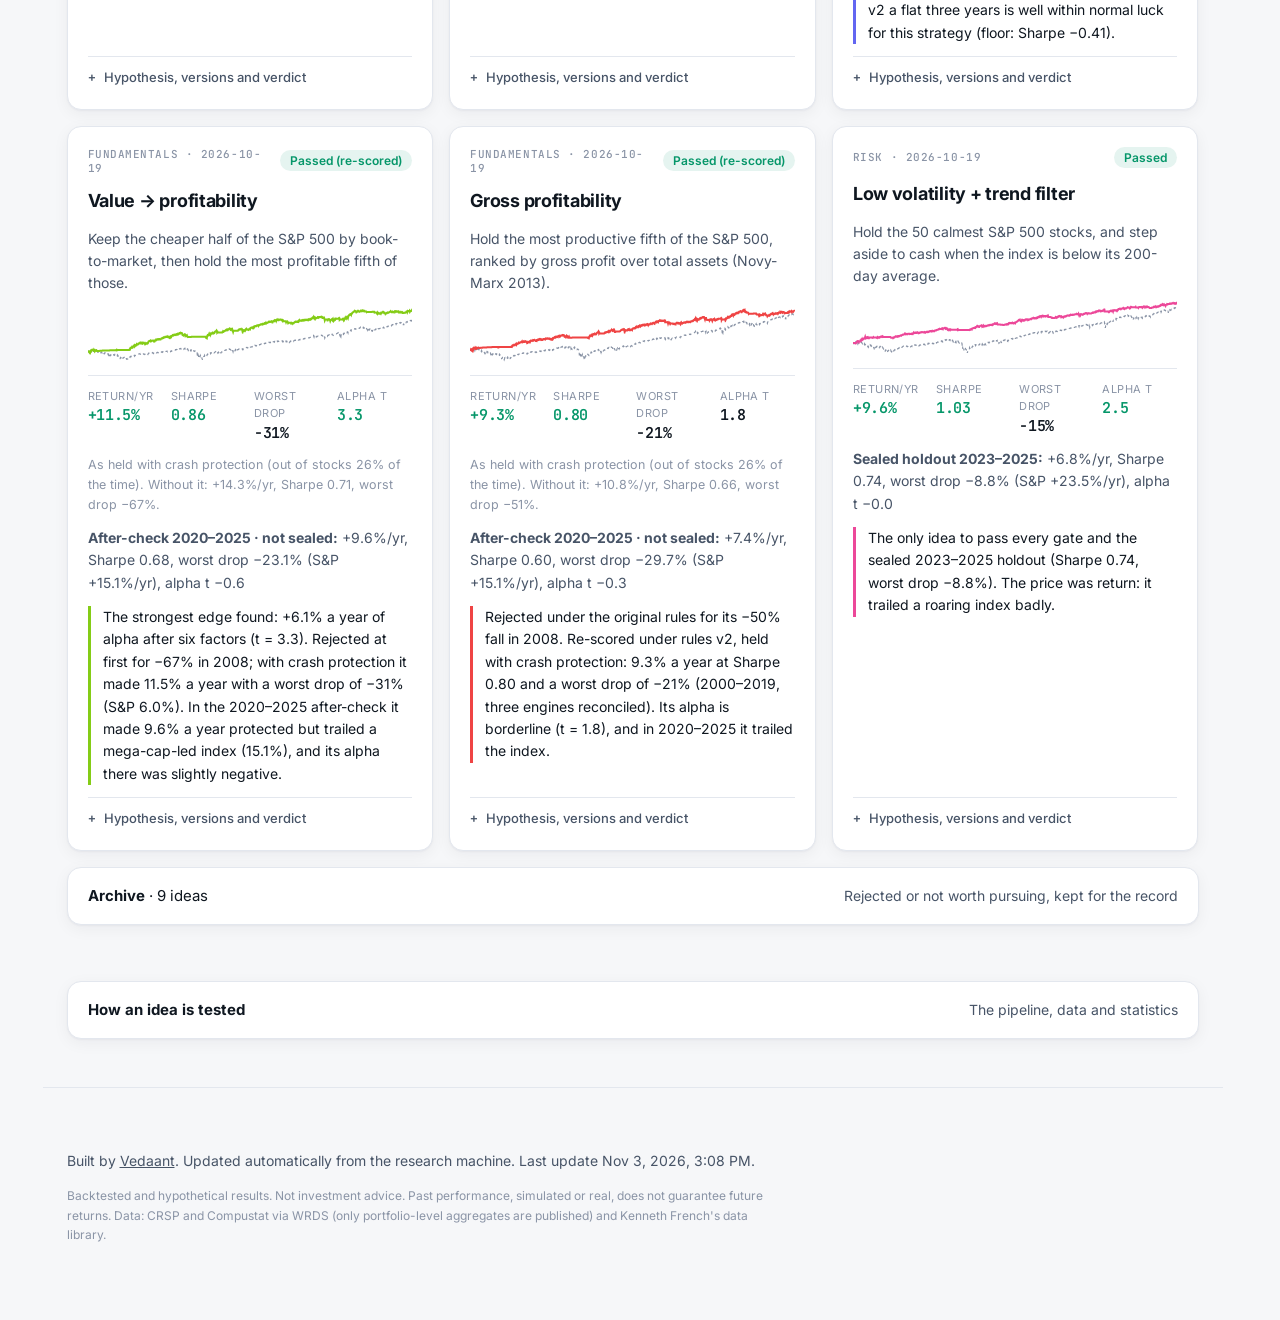
==== commit 0643e467: "Update research results" ====
--- a/index.html
+++ b/index.html
@@ -22,6 +22,7 @@
     <nav aria-label="Main navigation">
       <a href="index.html" aria-current="page">Compass</a>
       <a href="beacon.html">Beacon</a>
+      <a href="lookout.html">Lookout</a>
       <a href="tide.html">Tide</a>
       <a href="theta.html">Theta</a>
       <a href="notes.html">Research notes</a>
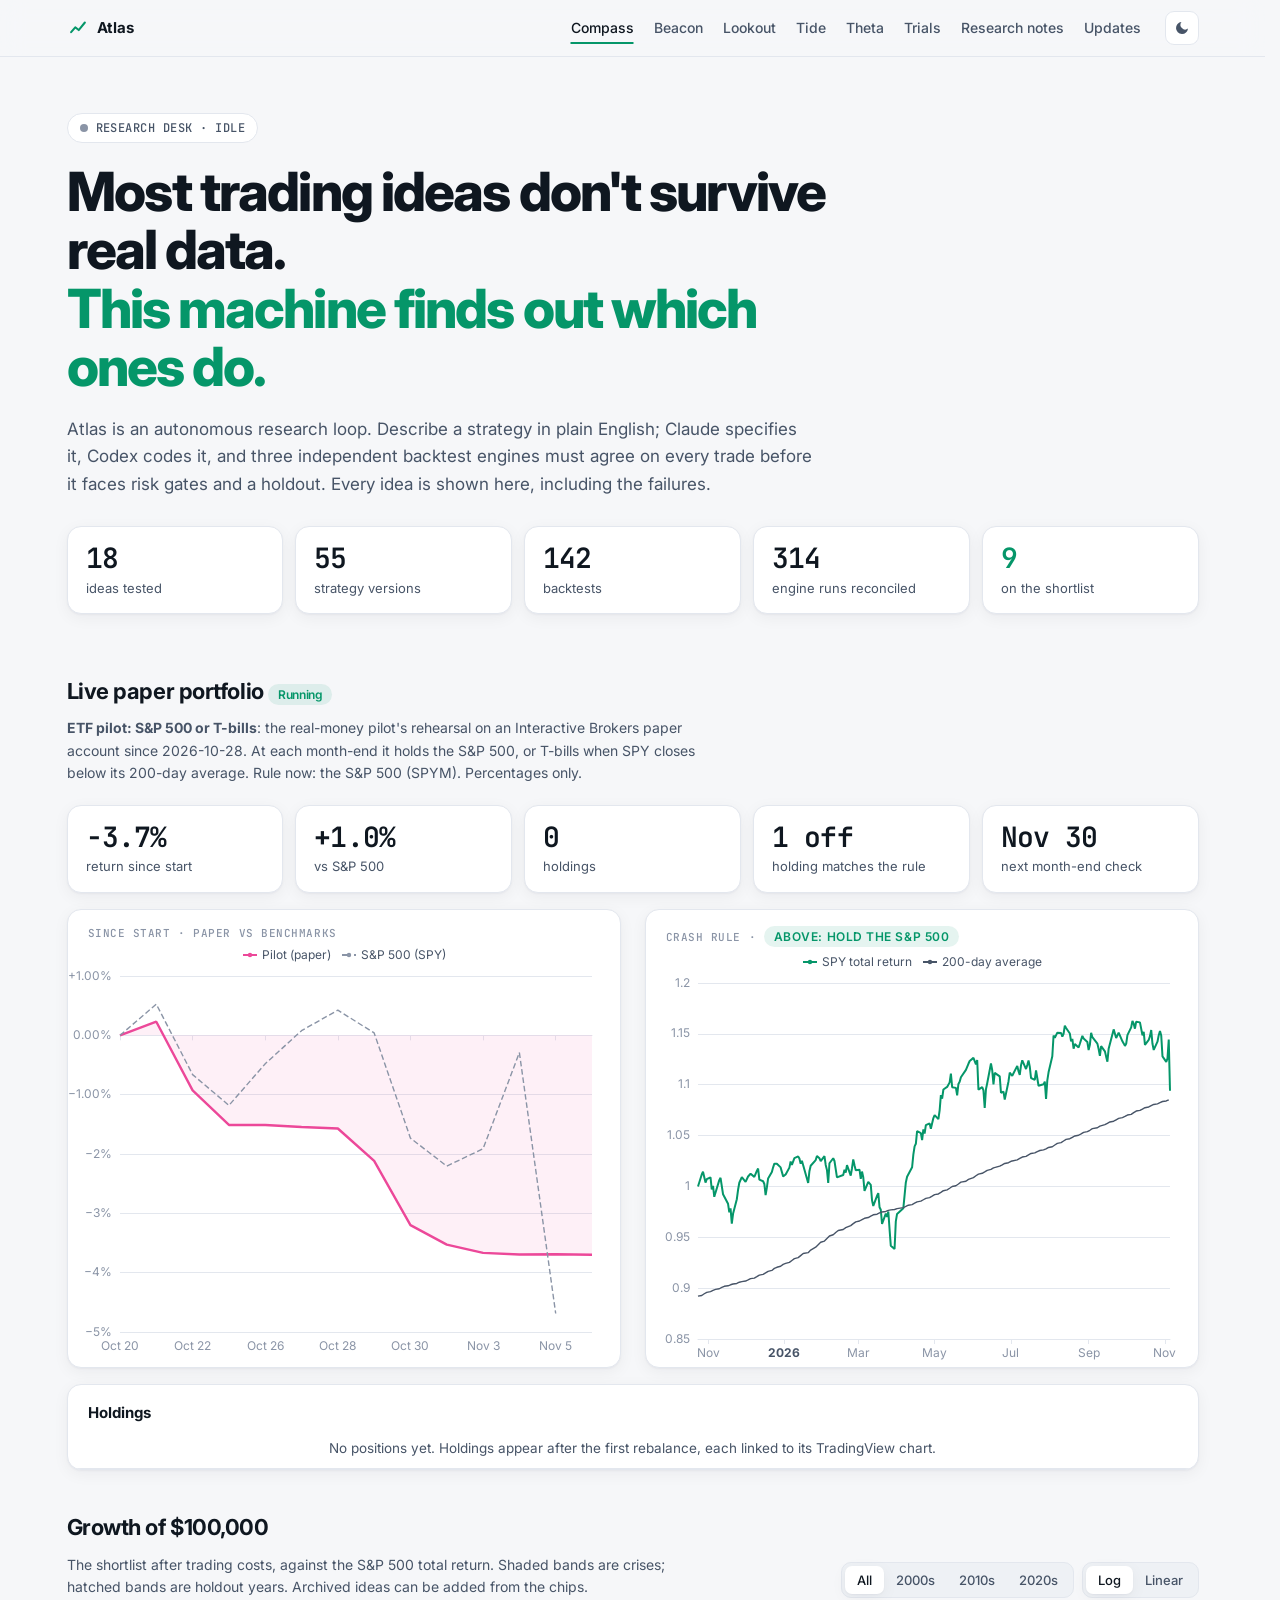
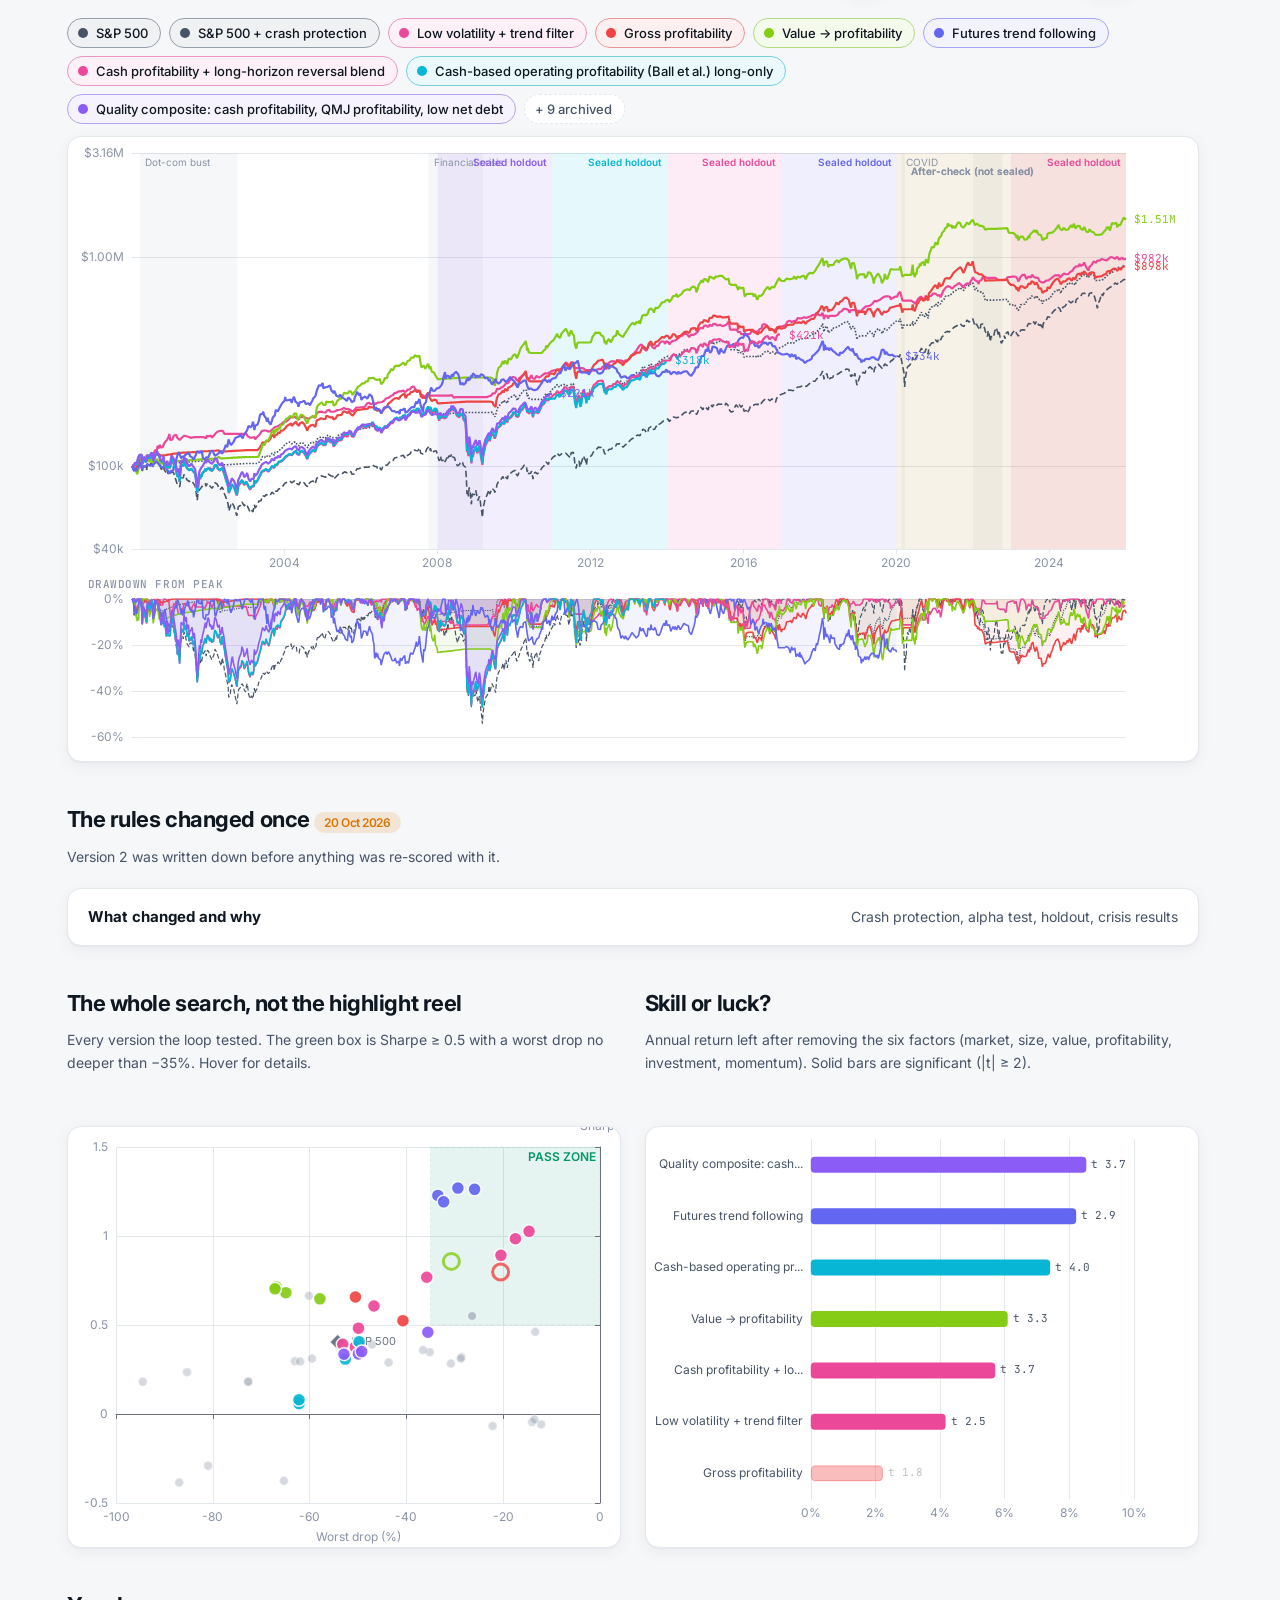
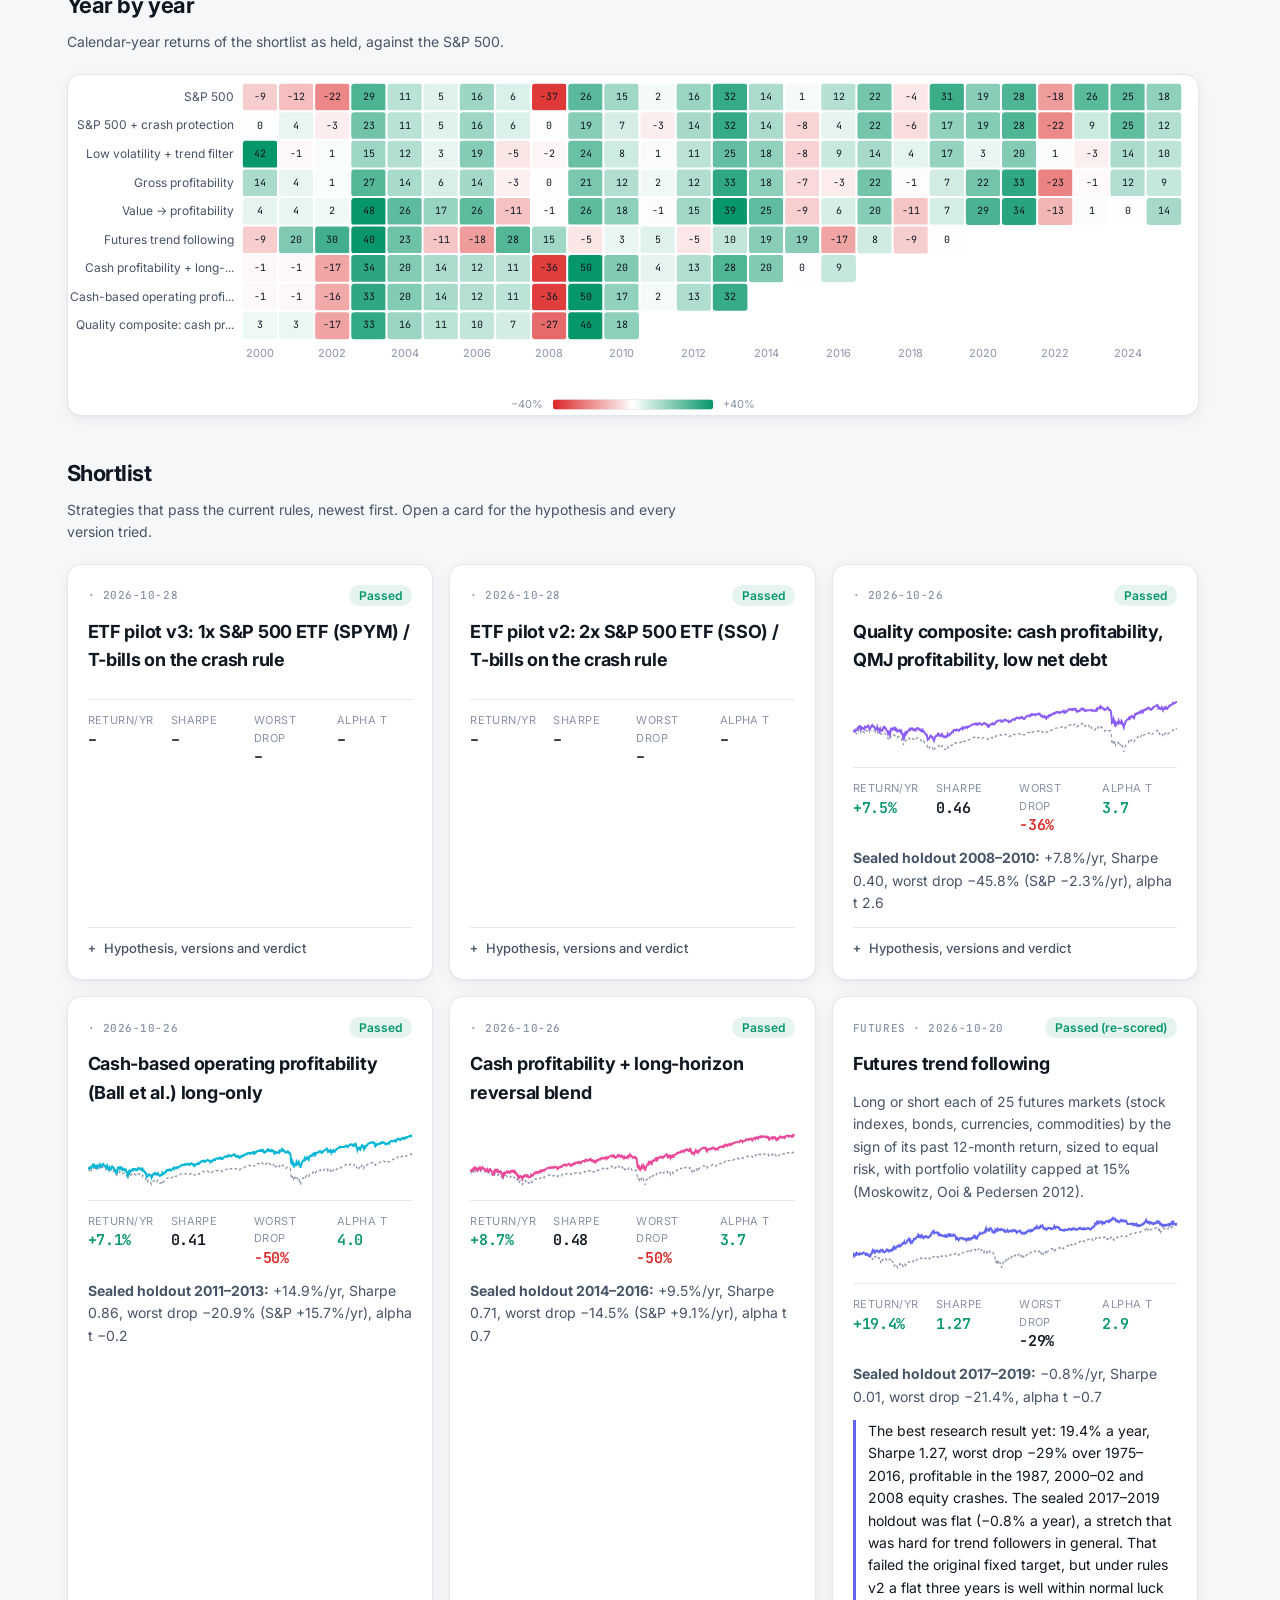
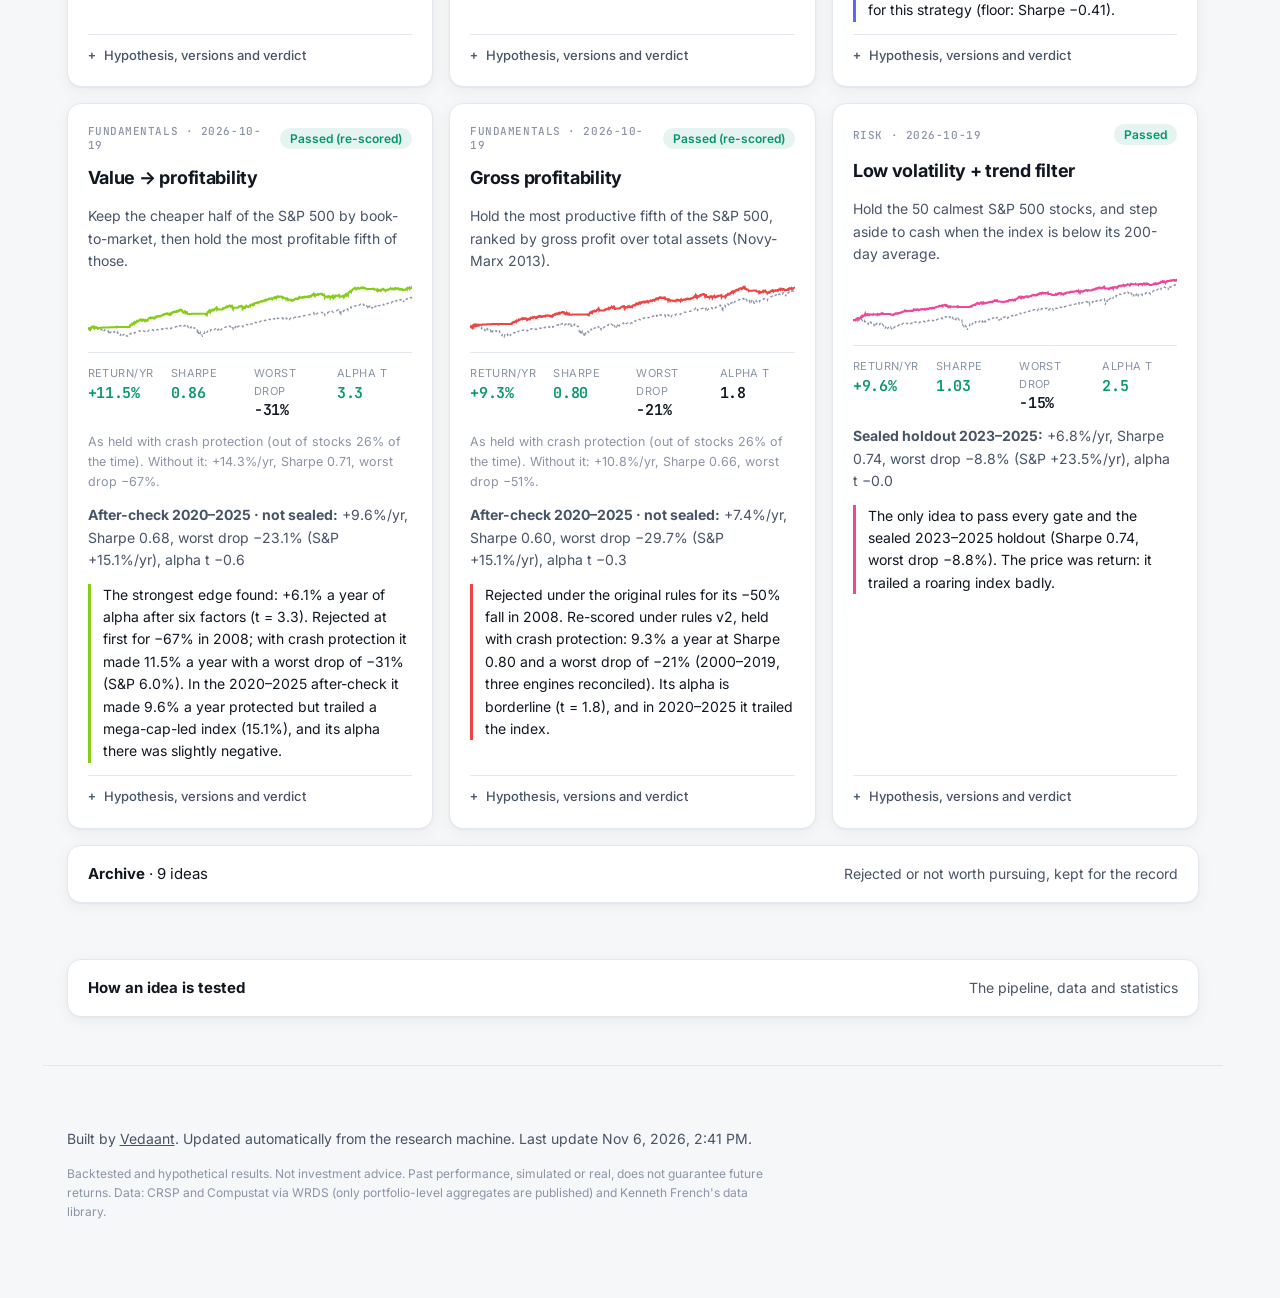
==== commit ef371aef: "Update research results" ====
--- a/index.html
+++ b/index.html
@@ -25,6 +25,7 @@
       <a href="lookout.html">Lookout</a>
       <a href="tide.html">Tide</a>
       <a href="theta.html">Theta</a>
+      <a href="trials.html">Trials</a>
       <a href="notes.html">Research notes</a>
       <a href="updates.html">Updates</a>
     </nav>
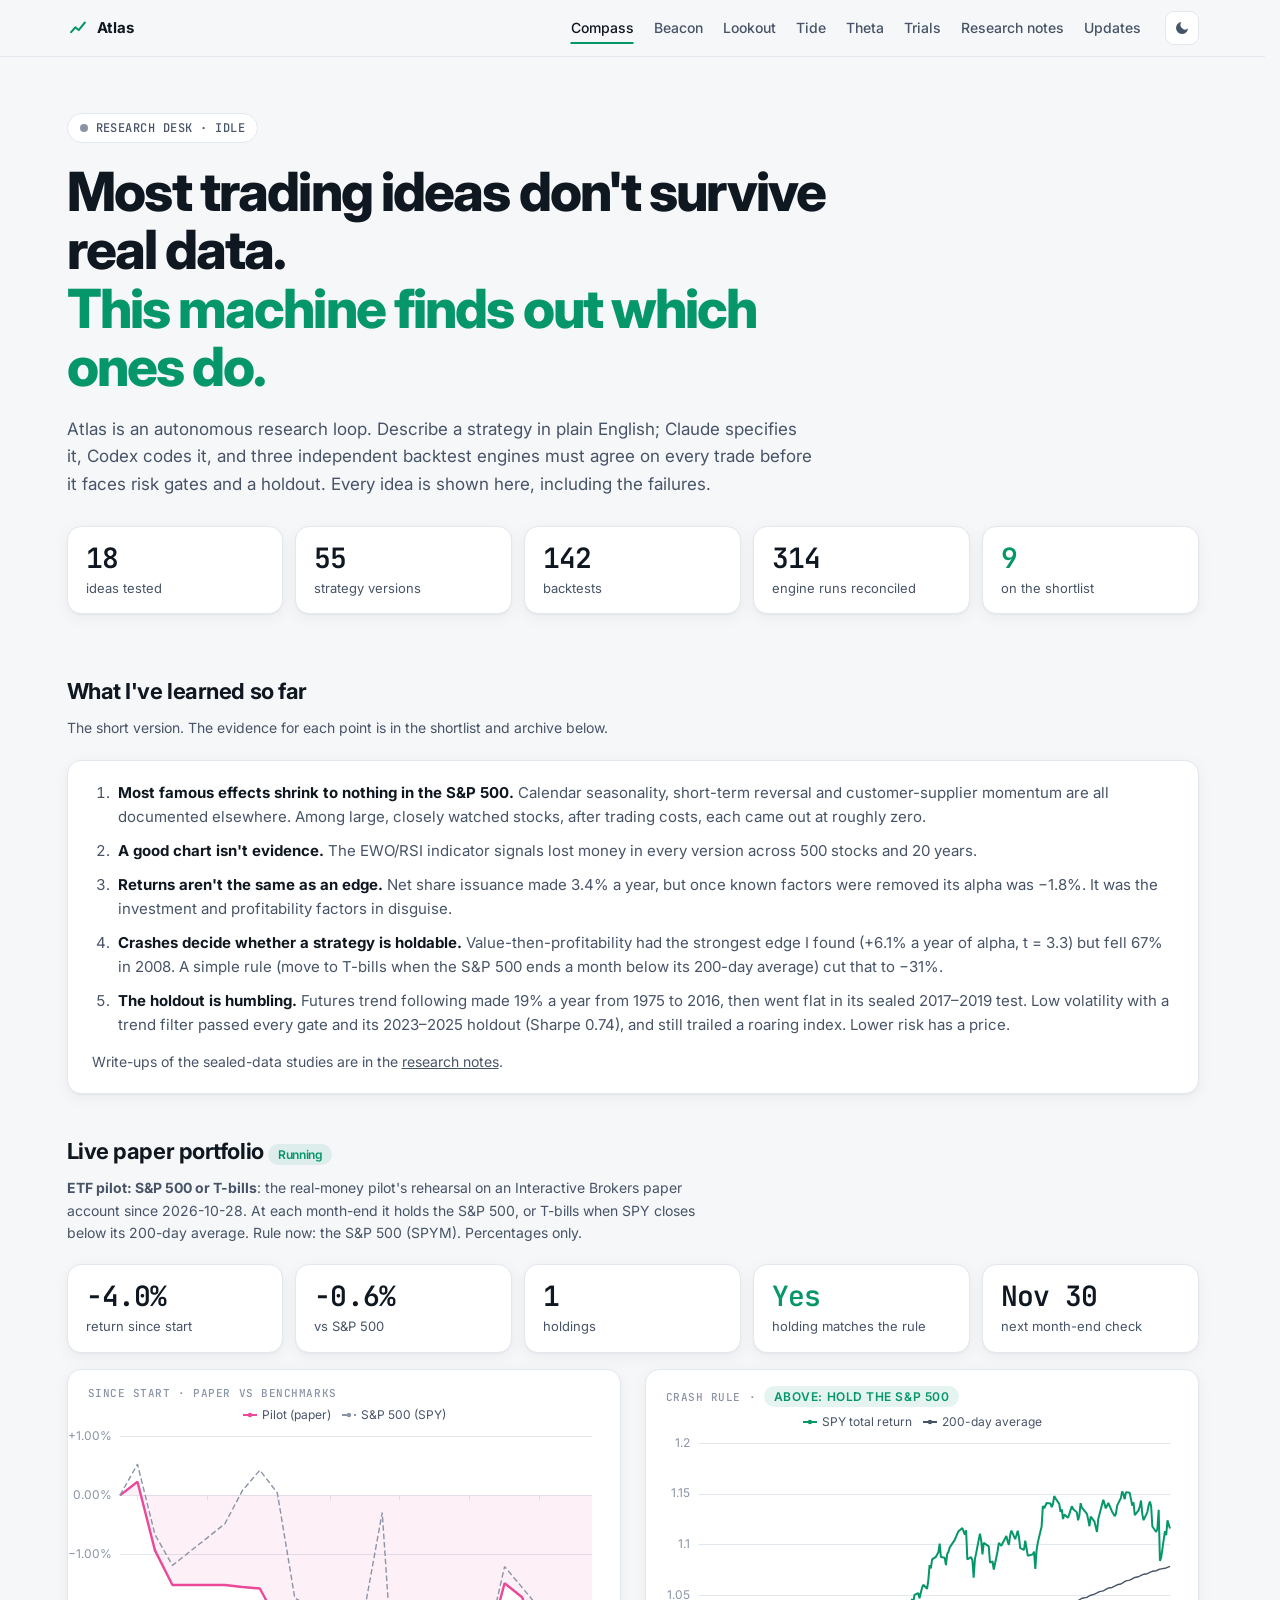
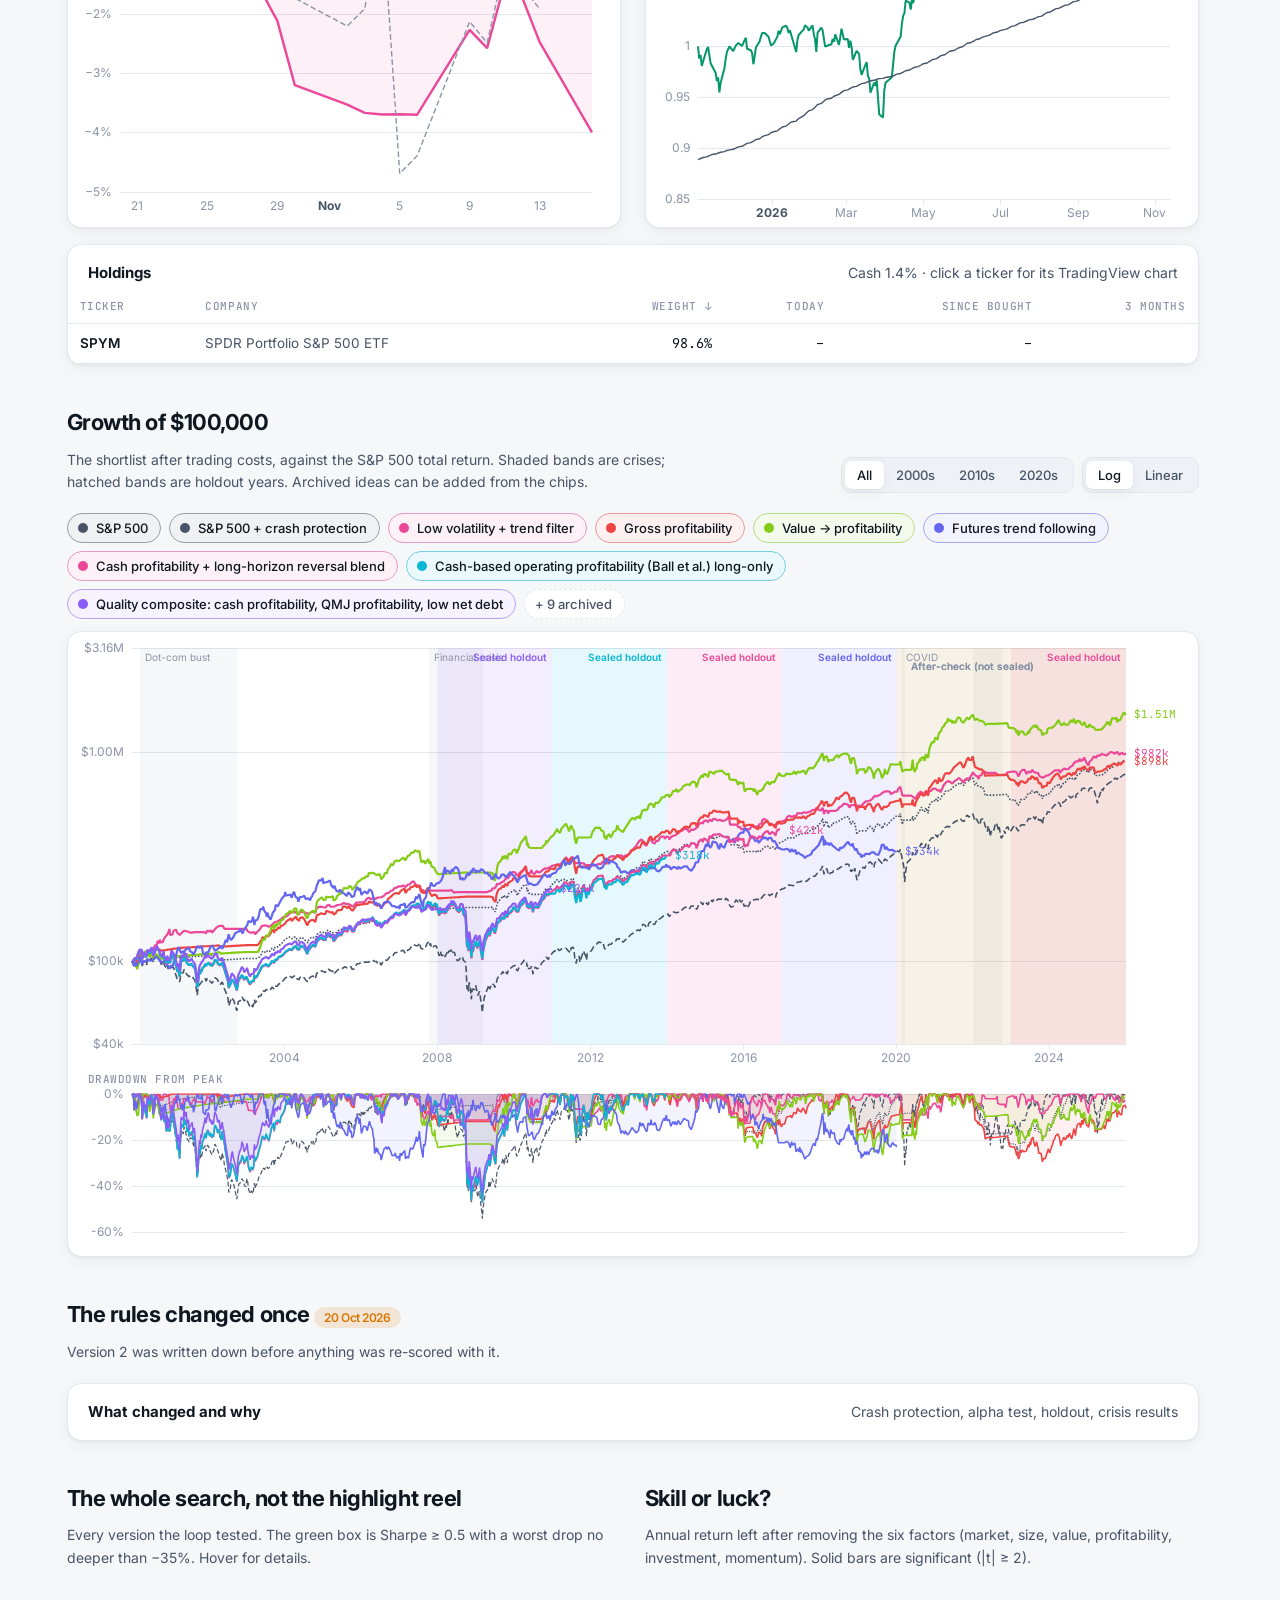
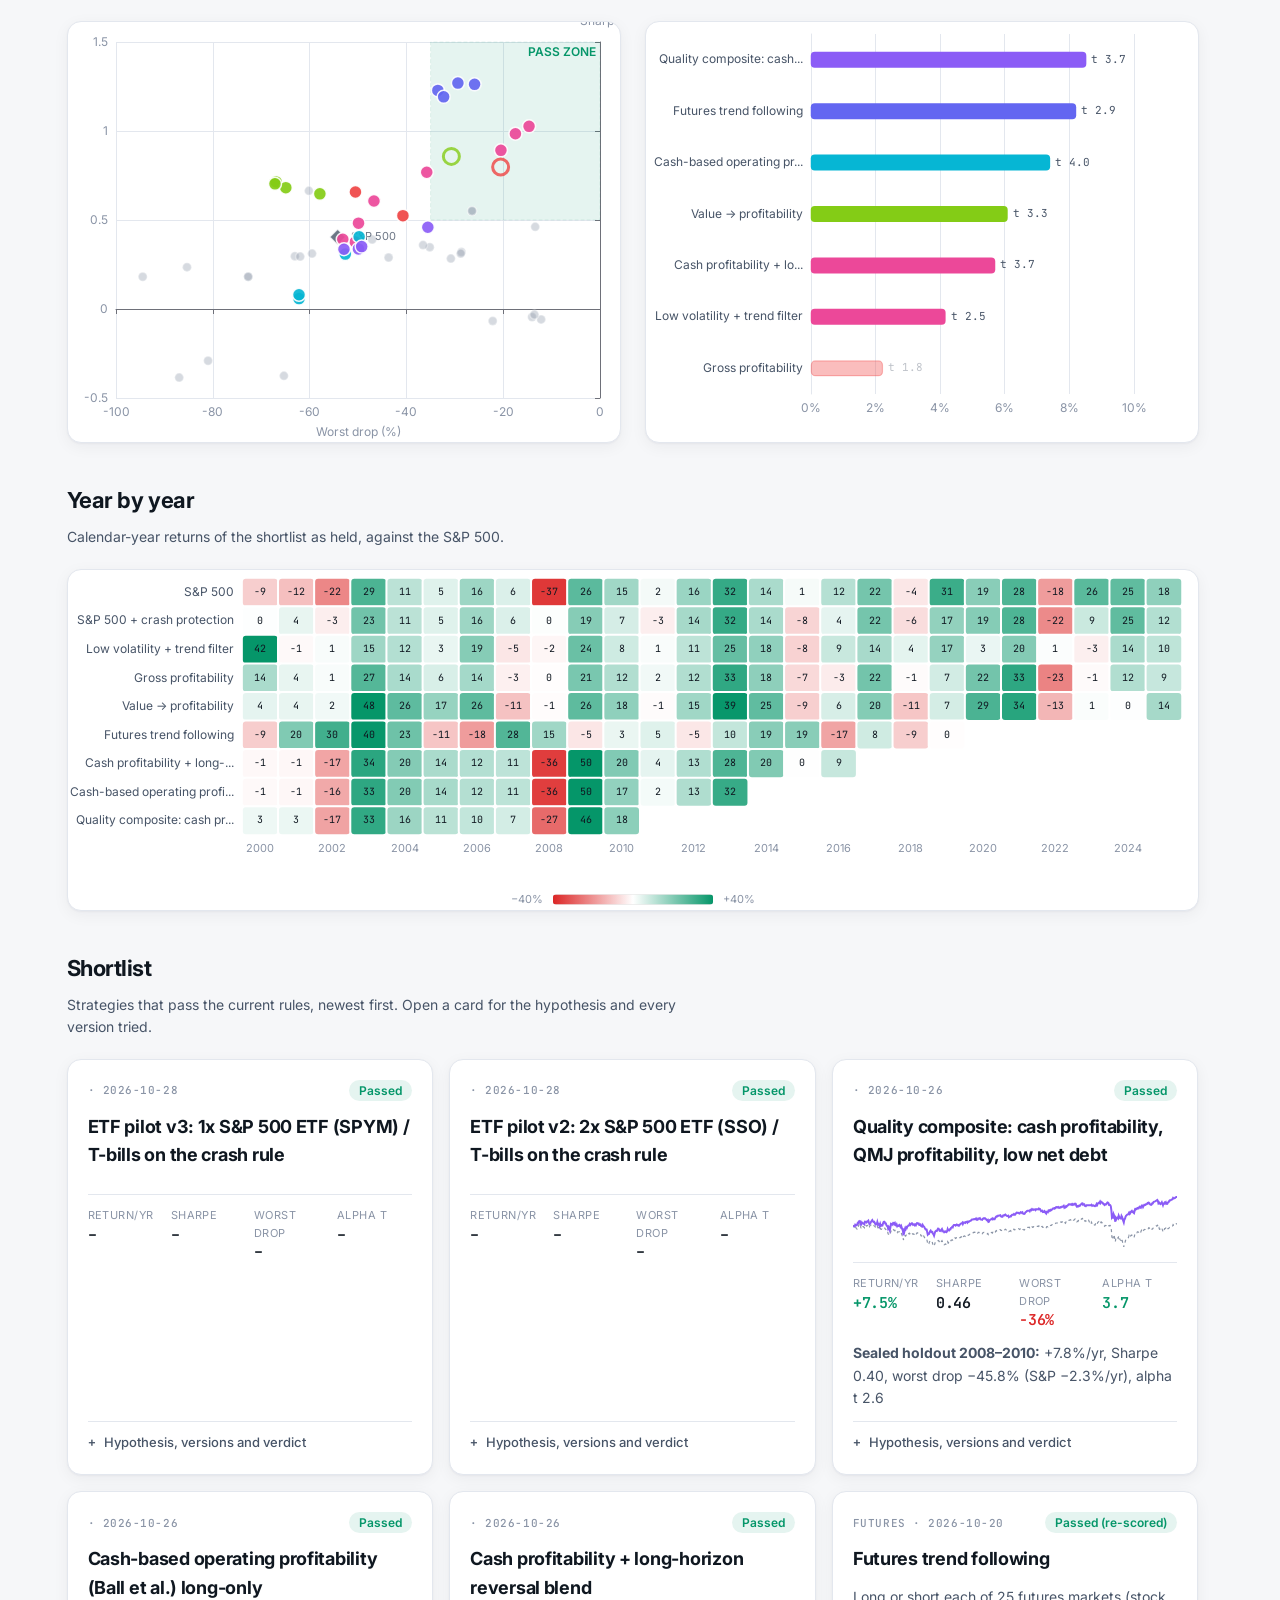
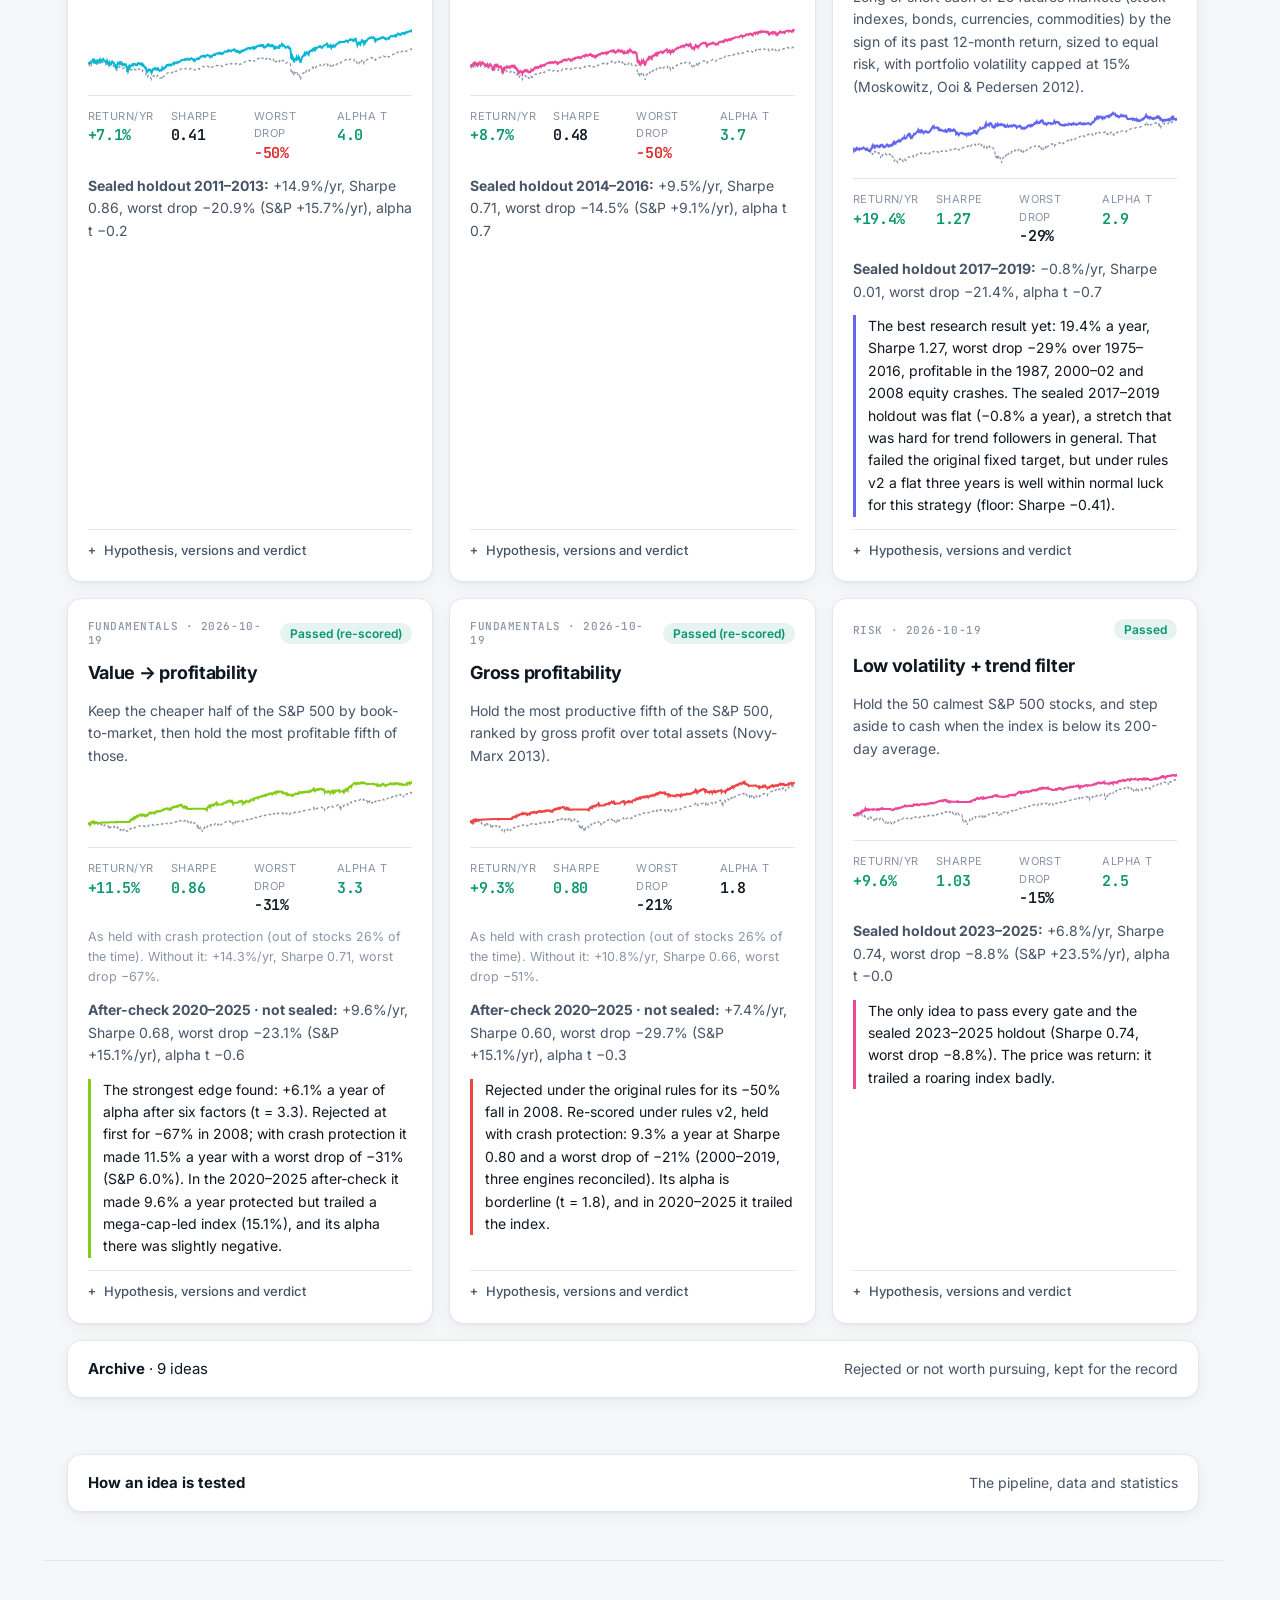
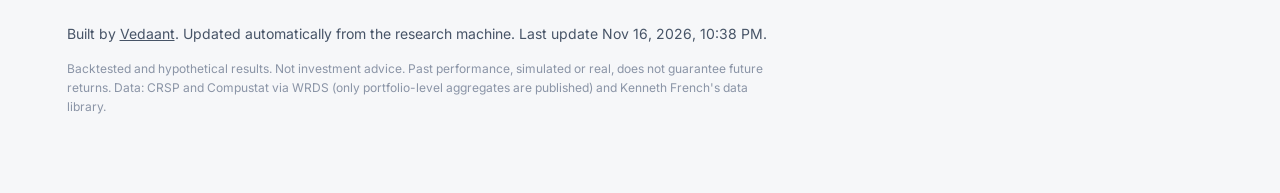
==== commit 4acbbaf5: "Publish research results" ====
--- a/index.html
+++ b/index.html
@@ -43,6 +43,25 @@
     <div class="stats" id="stats"></div>
   </section>
 
+  <section id="learned" class="wrap section">
+    <div class="section-head">
+      <div>
+        <h2>What I've learned so far</h2>
+        <p class="sub">The short version. The evidence for each point is in the shortlist and archive below.</p>
+      </div>
+    </div>
+    <div class="panel learned">
+      <ol>
+        <li><b>Most famous effects shrink to nothing in the S&amp;P 500.</b> Calendar seasonality, short-term reversal and customer-supplier momentum are all documented elsewhere. Among large, closely watched stocks, after trading costs, each came out at roughly zero.</li>
+        <li><b>A good chart isn't evidence.</b> The EWO/RSI indicator signals lost money in every version across 500 stocks and 20 years.</li>
+        <li><b>Returns aren't the same as an edge.</b> Net share issuance made 3.4% a year, but once known factors were removed its alpha was −1.8%. It was the investment and profitability factors in disguise.</li>
+        <li><b>Crashes decide whether a strategy is holdable.</b> Value-then-profitability had the strongest edge I found (+6.1% a year of alpha, t = 3.3) but fell 67% in 2008. A simple rule (move to T-bills when the S&amp;P 500 ends a month below its 200-day average) cut that to −31%.</li>
+        <li><b>The holdout is humbling.</b> Futures trend following made 19% a year from 1975 to 2016, then went flat in its sealed 2017–2019 test. Low volatility with a trend filter passed every gate and its 2023–2025 holdout (Sharpe 0.74), and still trailed a roaring index. Lower risk has a price.</li>
+      </ol>
+      <p class="sub">Write-ups of the sealed-data studies are in the <a href="notes.html">research notes</a>.</p>
+    </div>
+  </section>
+
   <section id="live" class="wrap section">
     <div class="section-head">
       <div>
--- a/site.css
+++ b/site.css
@@ -235,3 +235,10 @@
 @media (max-width: 760px) { .archive-table .why, .archive-table .hide-sm { display: none; } }
 .chip.ghost { border-style: dashed; }
 .table-wrap { overflow-x: auto; }
+
+/* "What I've learned" summary on the front page */
+.learned { padding: 20px 24px; }
+.learned ol { margin: 0 0 14px; padding-left: 22px; color: var(--ink-2); font-size: 15px; line-height: 1.6; }
+.learned li { margin-bottom: 10px; padding-left: 4px; }
+.learned li b { color: var(--ink); }
+.learned p.sub { margin: 0; }
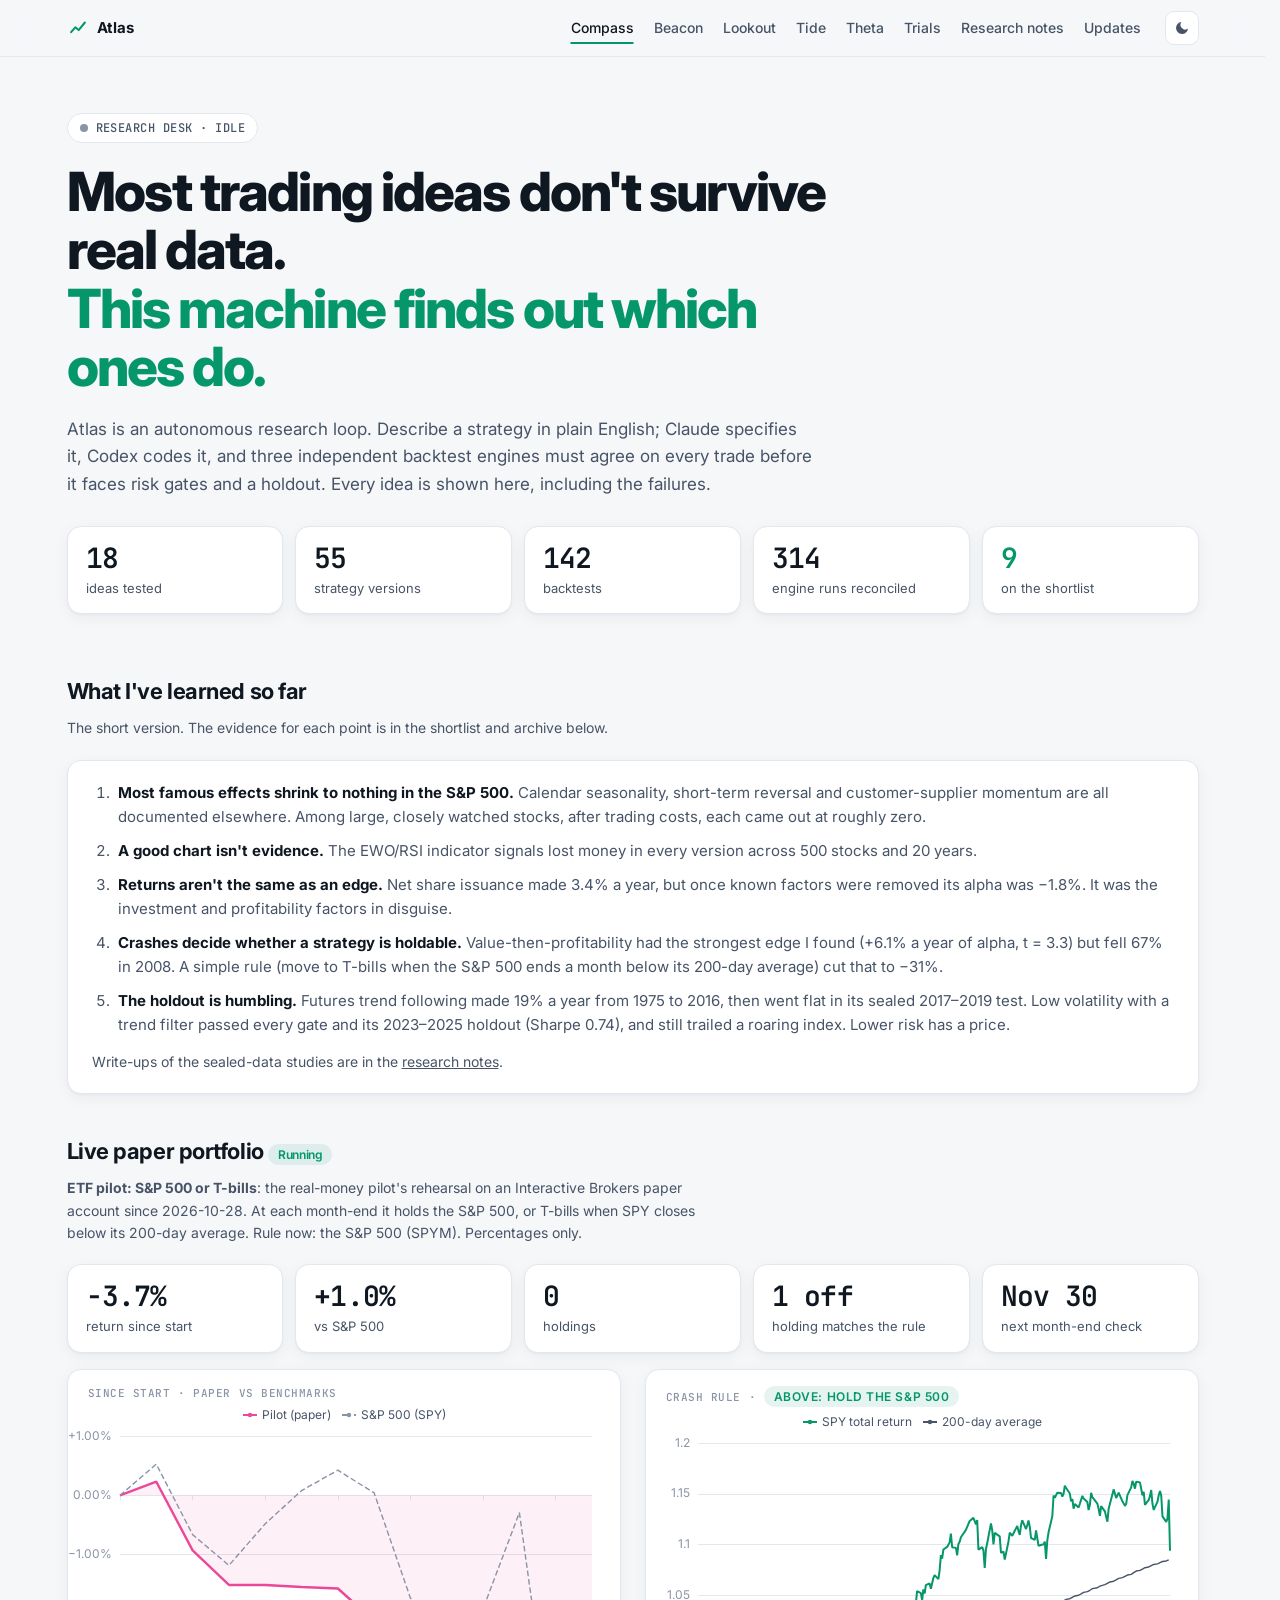
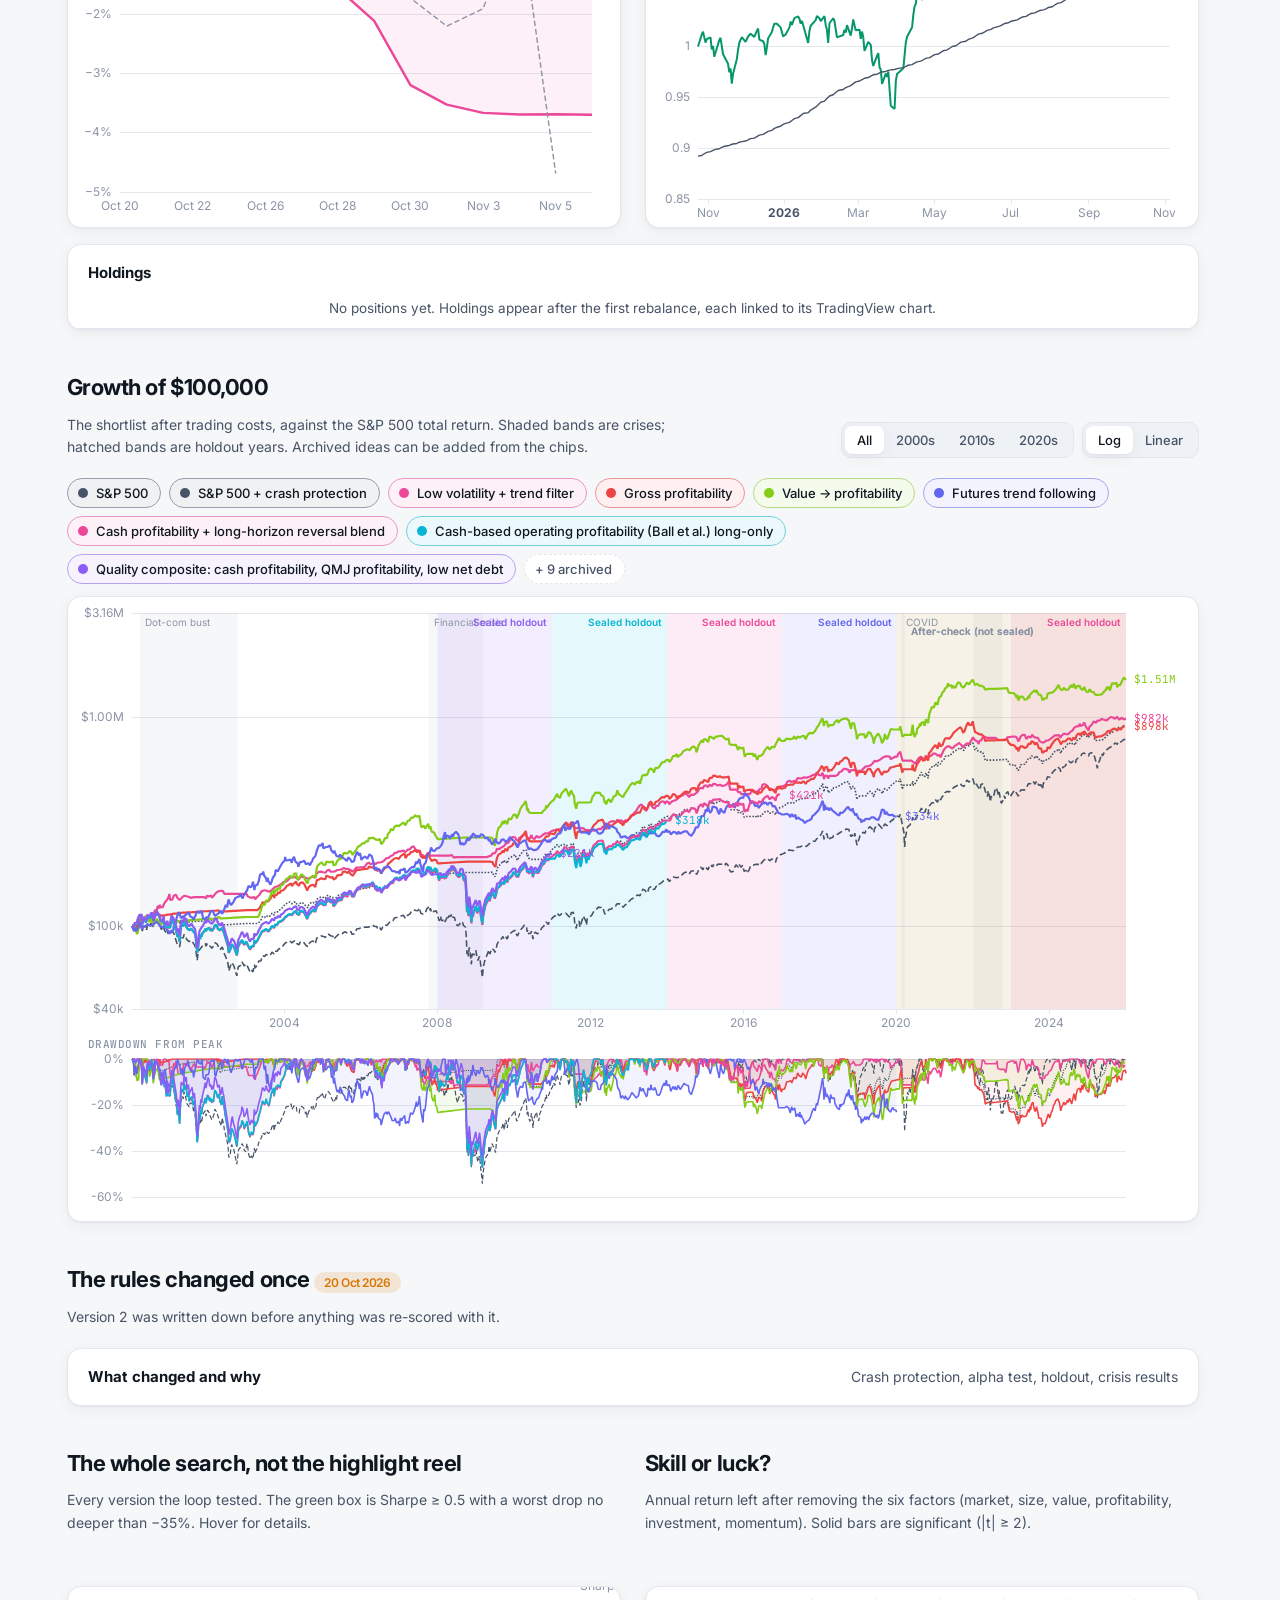
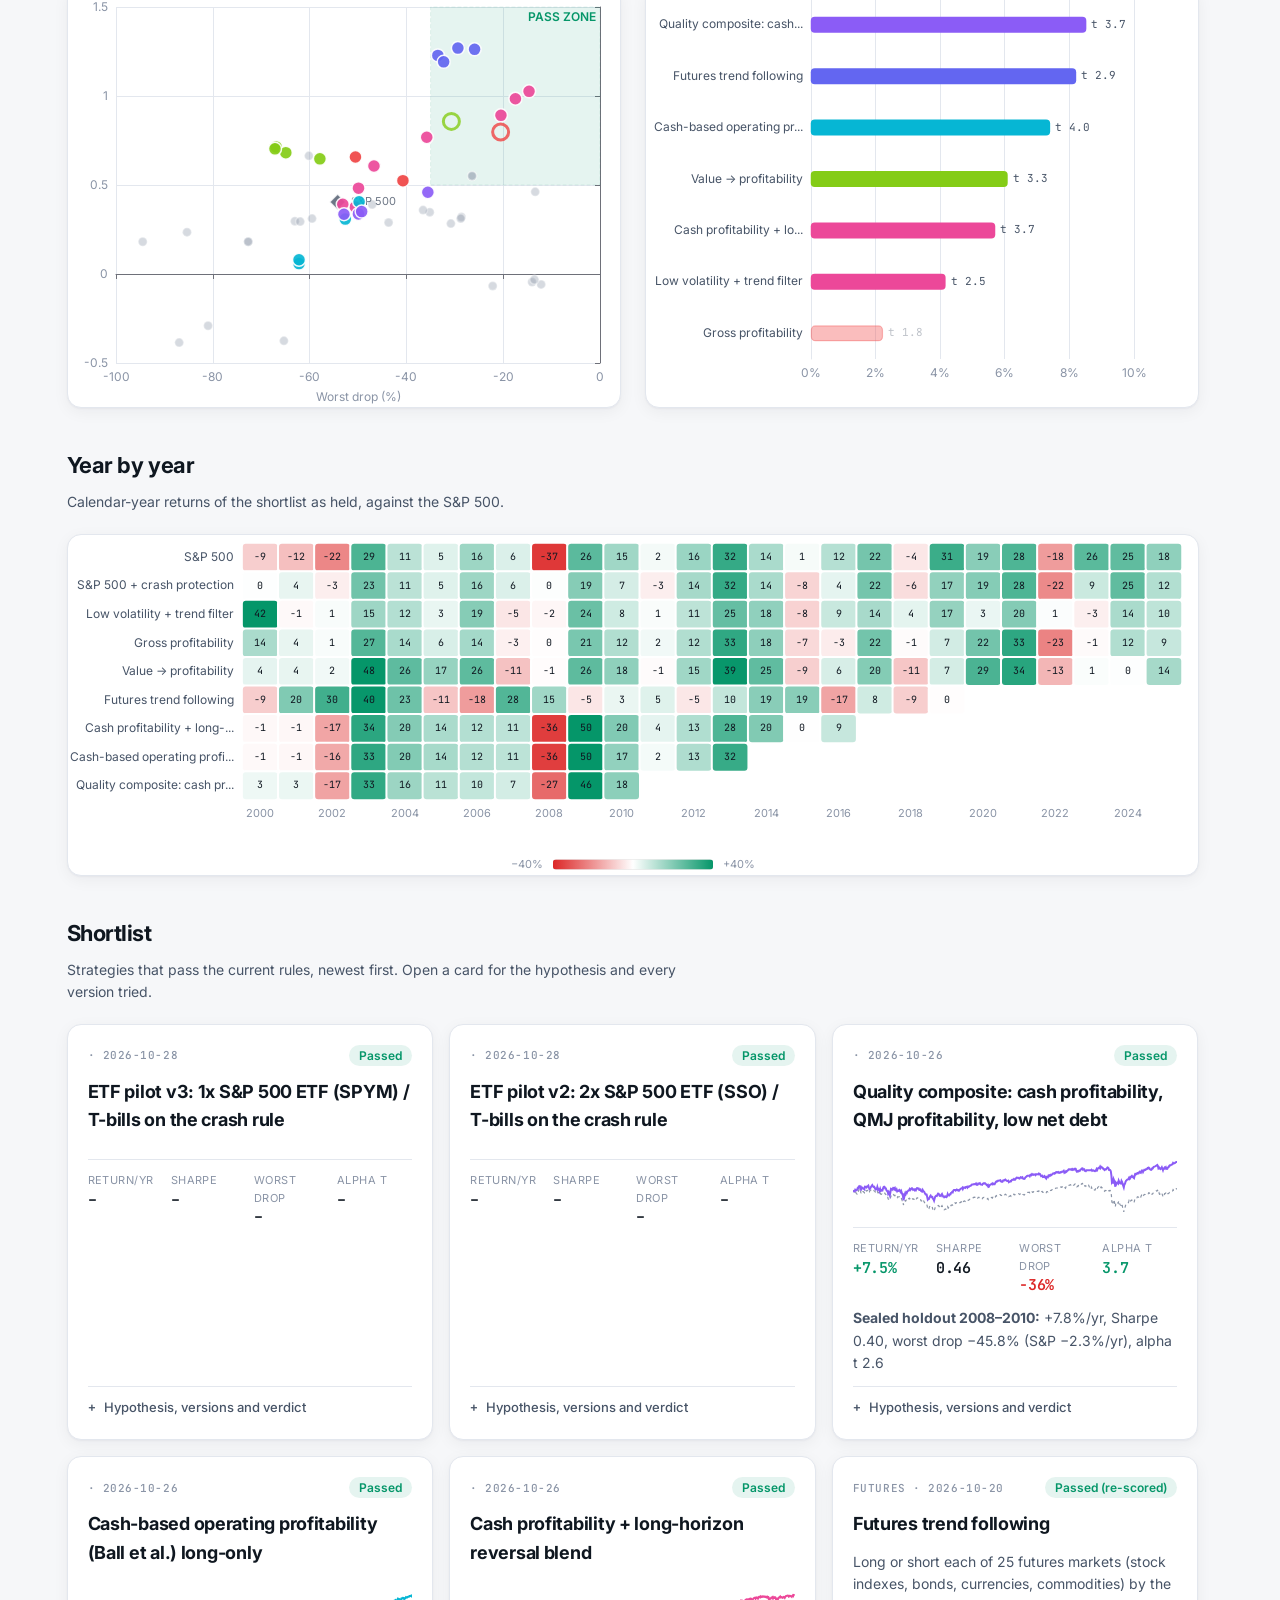
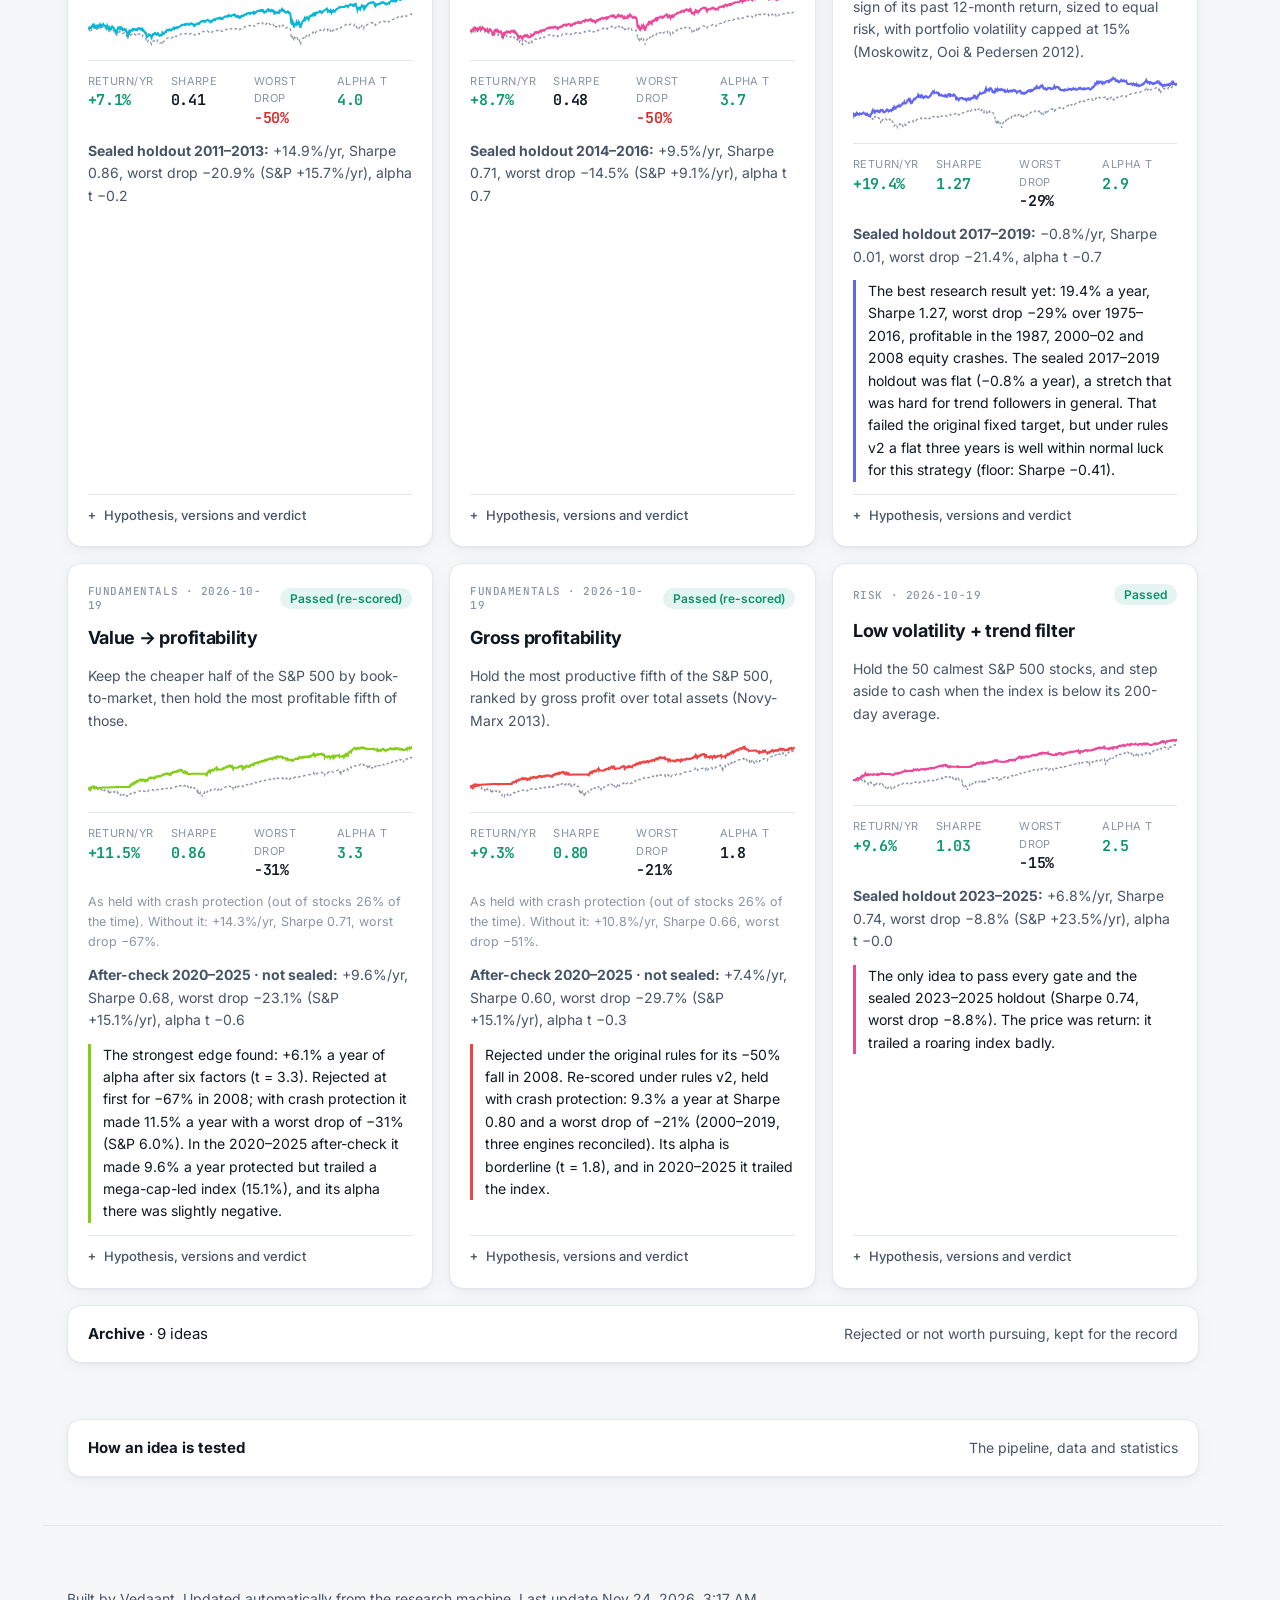
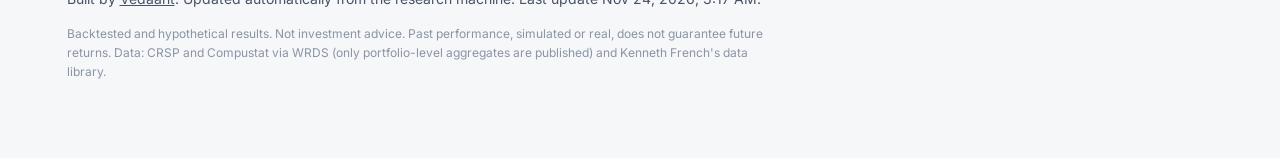
==== commit 87202f59: "Publish research results" ====
--- a/index.html
+++ b/index.html
@@ -11,7 +11,7 @@
 <link rel="preconnect" href="https://fonts.googleapis.com">
 <link rel="preconnect" href="https://fonts.gstatic.com" crossorigin>
 <link href="https://fonts.googleapis.com/css2?family=Inter:wght@400;500;600;700;800&family=JetBrains+Mono:wght@400;500&display=swap" rel="stylesheet">
-<link rel="stylesheet" href="site.css?v=a6077b73a7">
+<link rel="stylesheet" href="site.css?v=e9d3e89eff">
 <link rel="stylesheet" href="research.css?v=1adaa0968d">
 <script src="theme.js?v=d756ea93c9"></script>
 </head>
